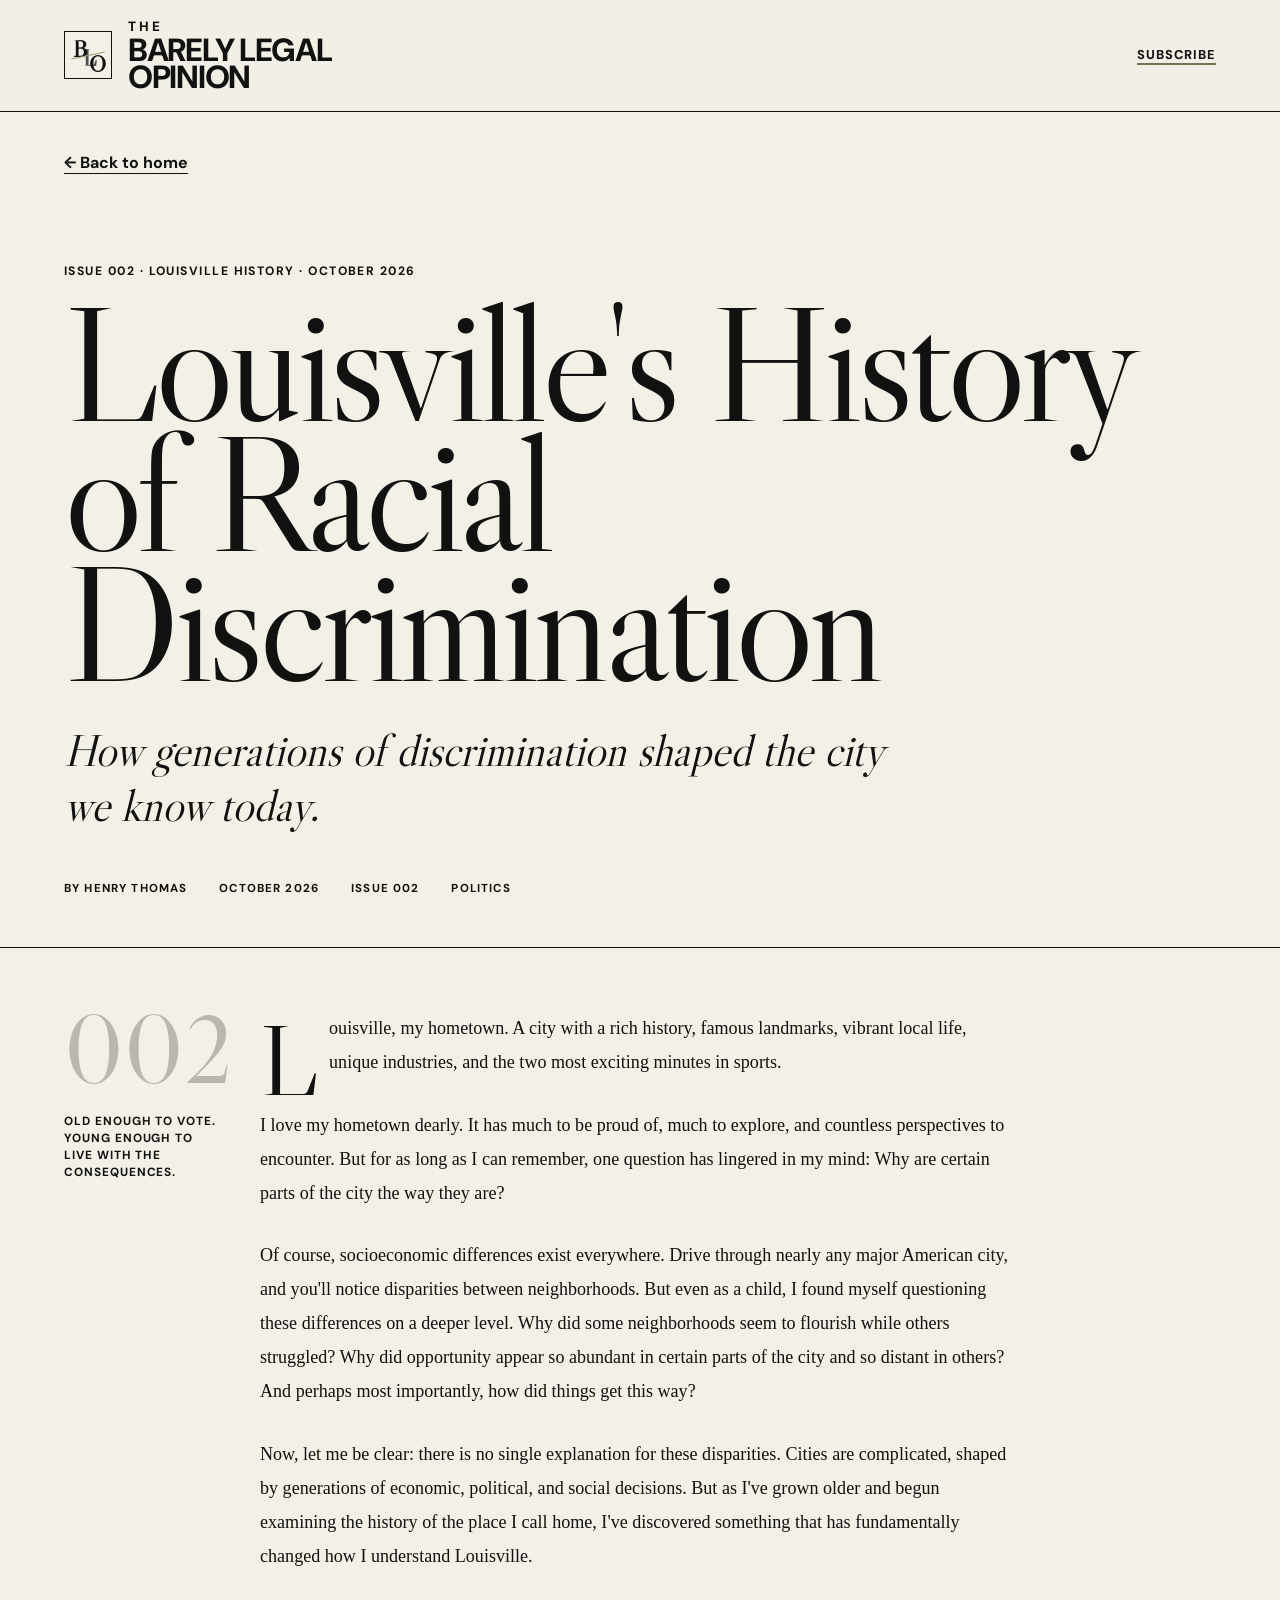
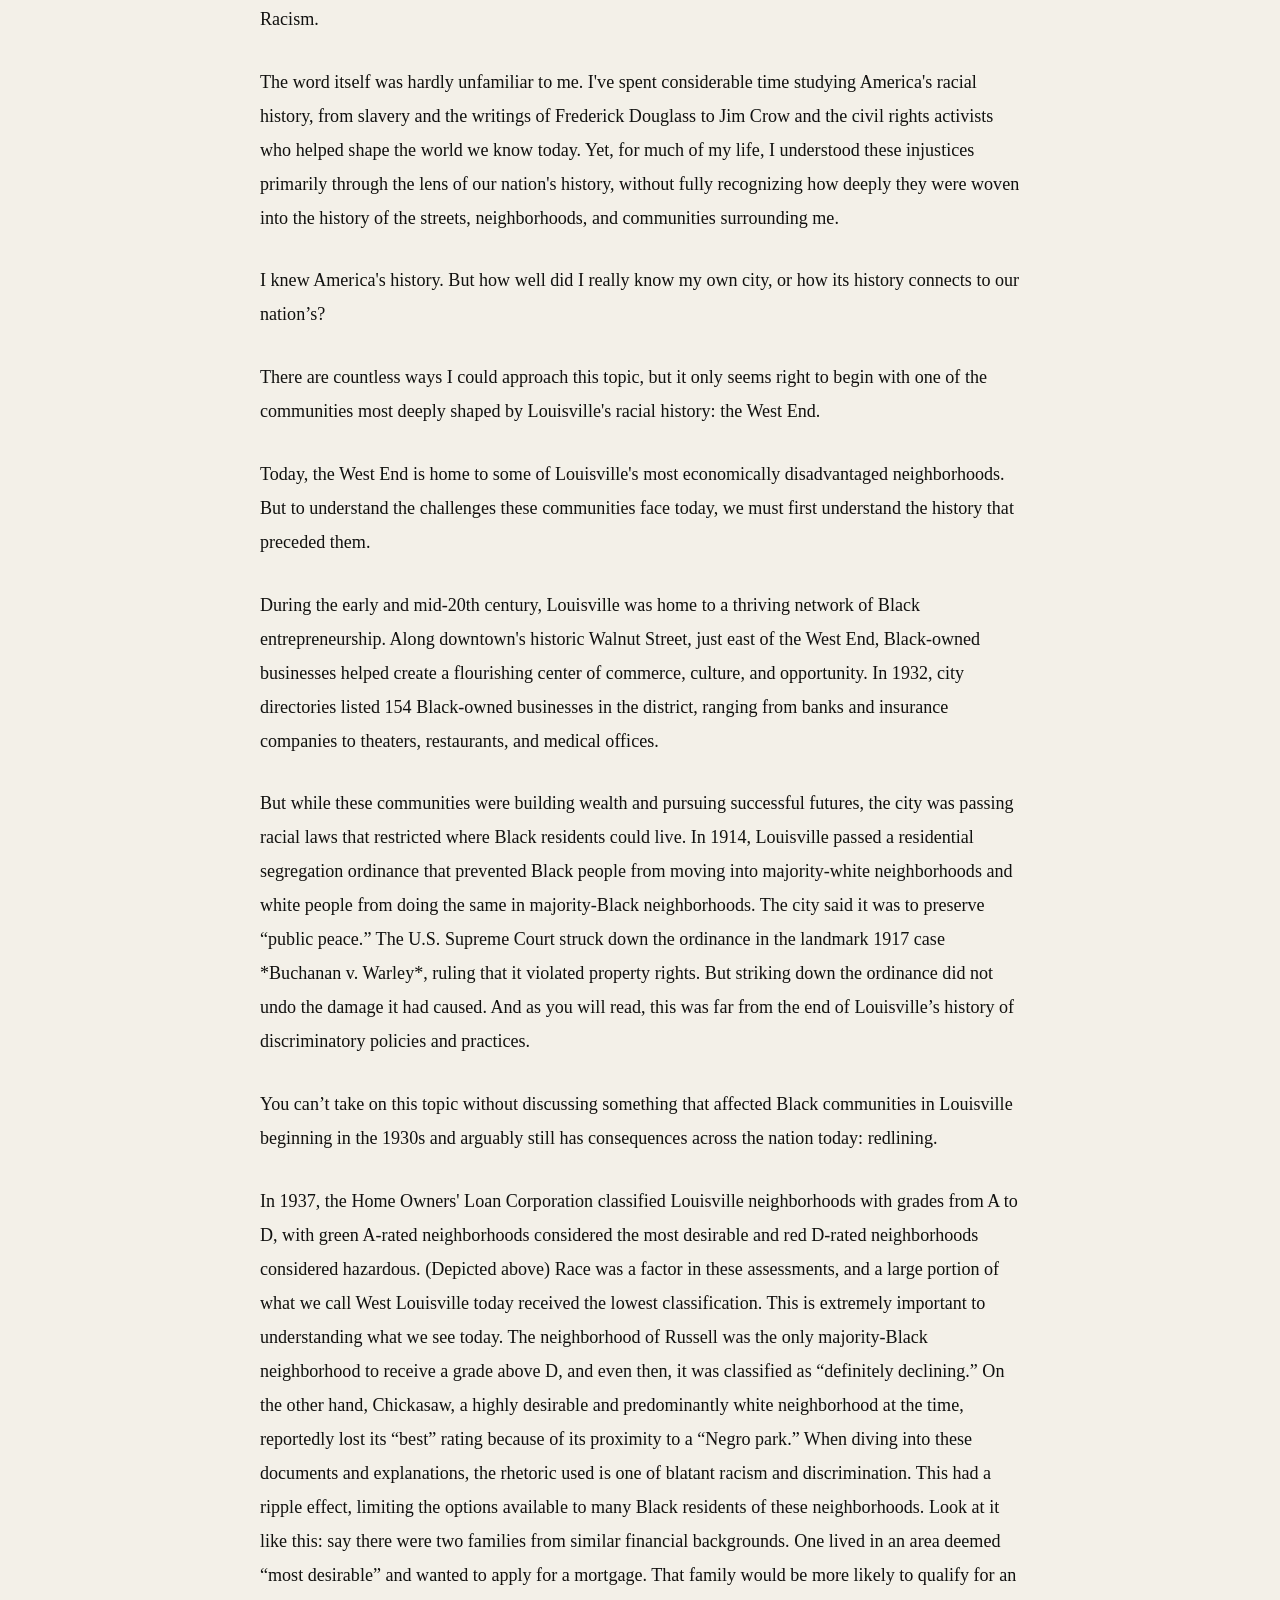
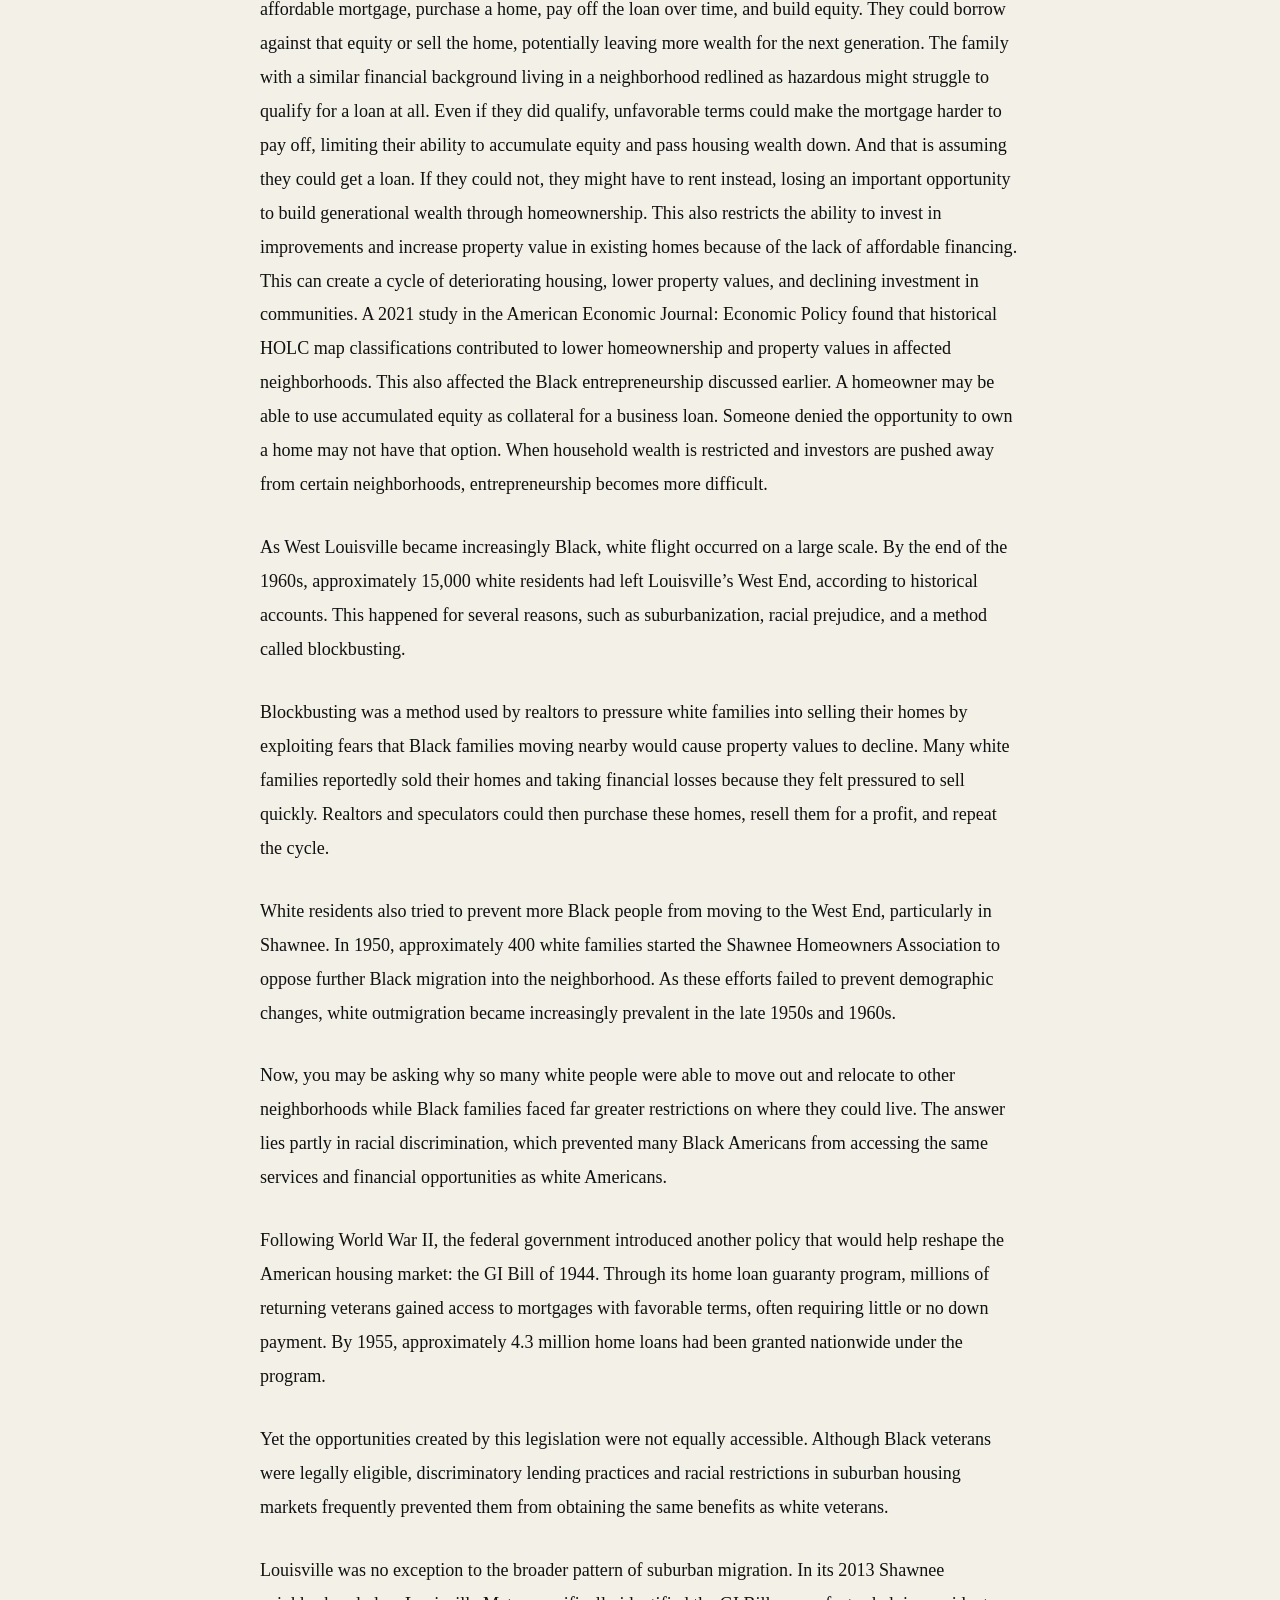
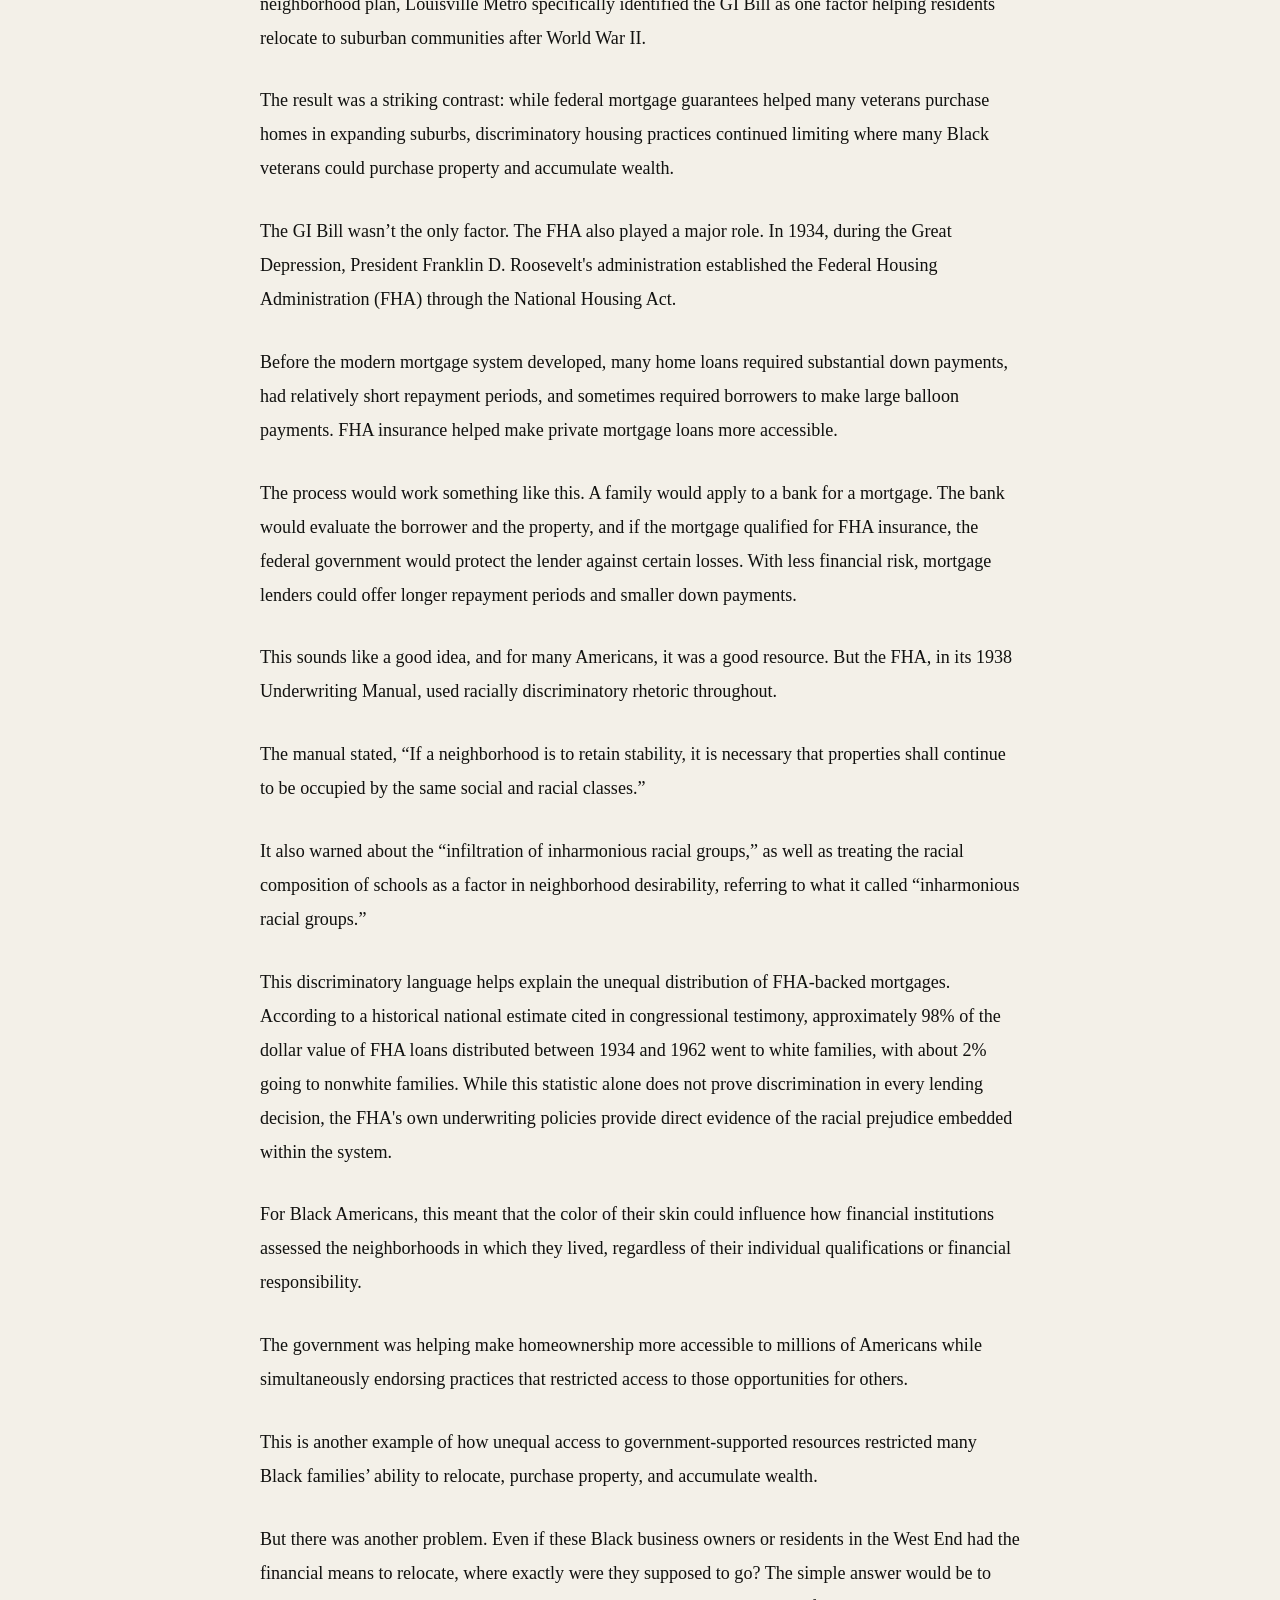
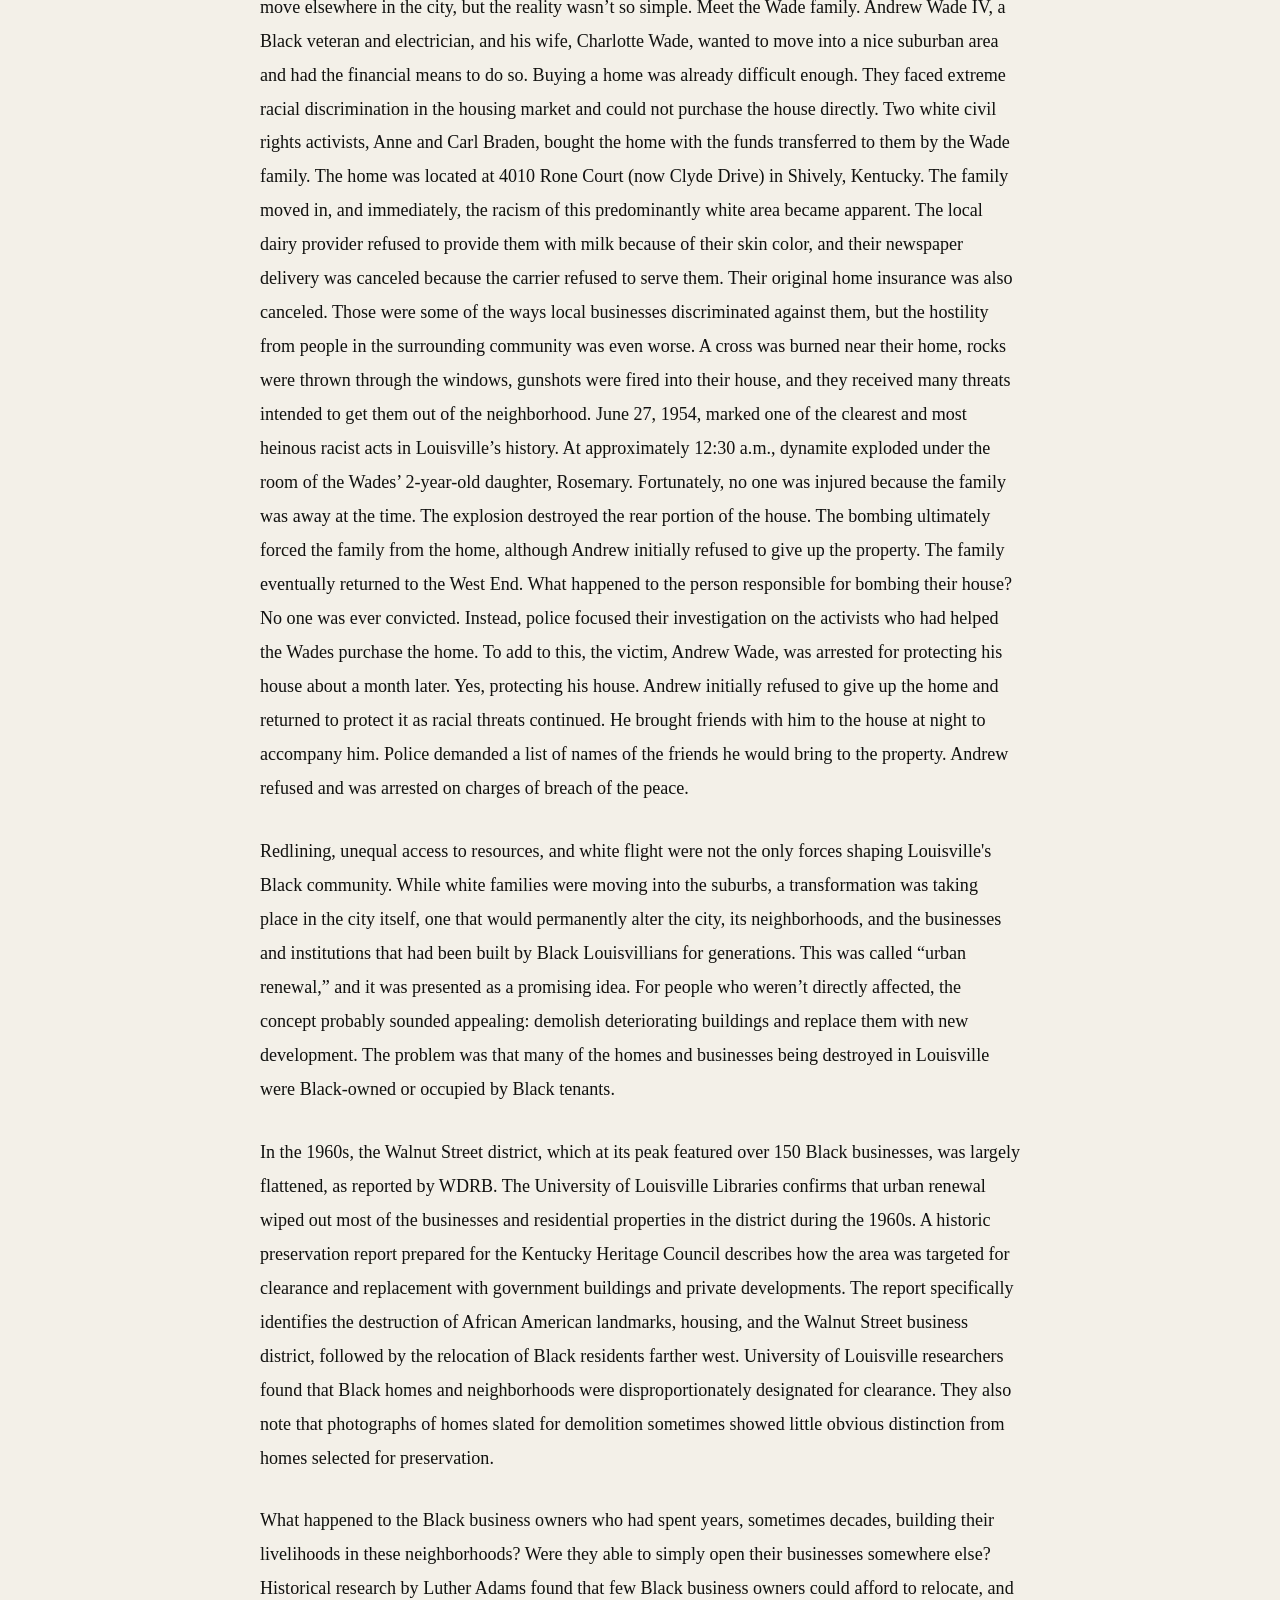
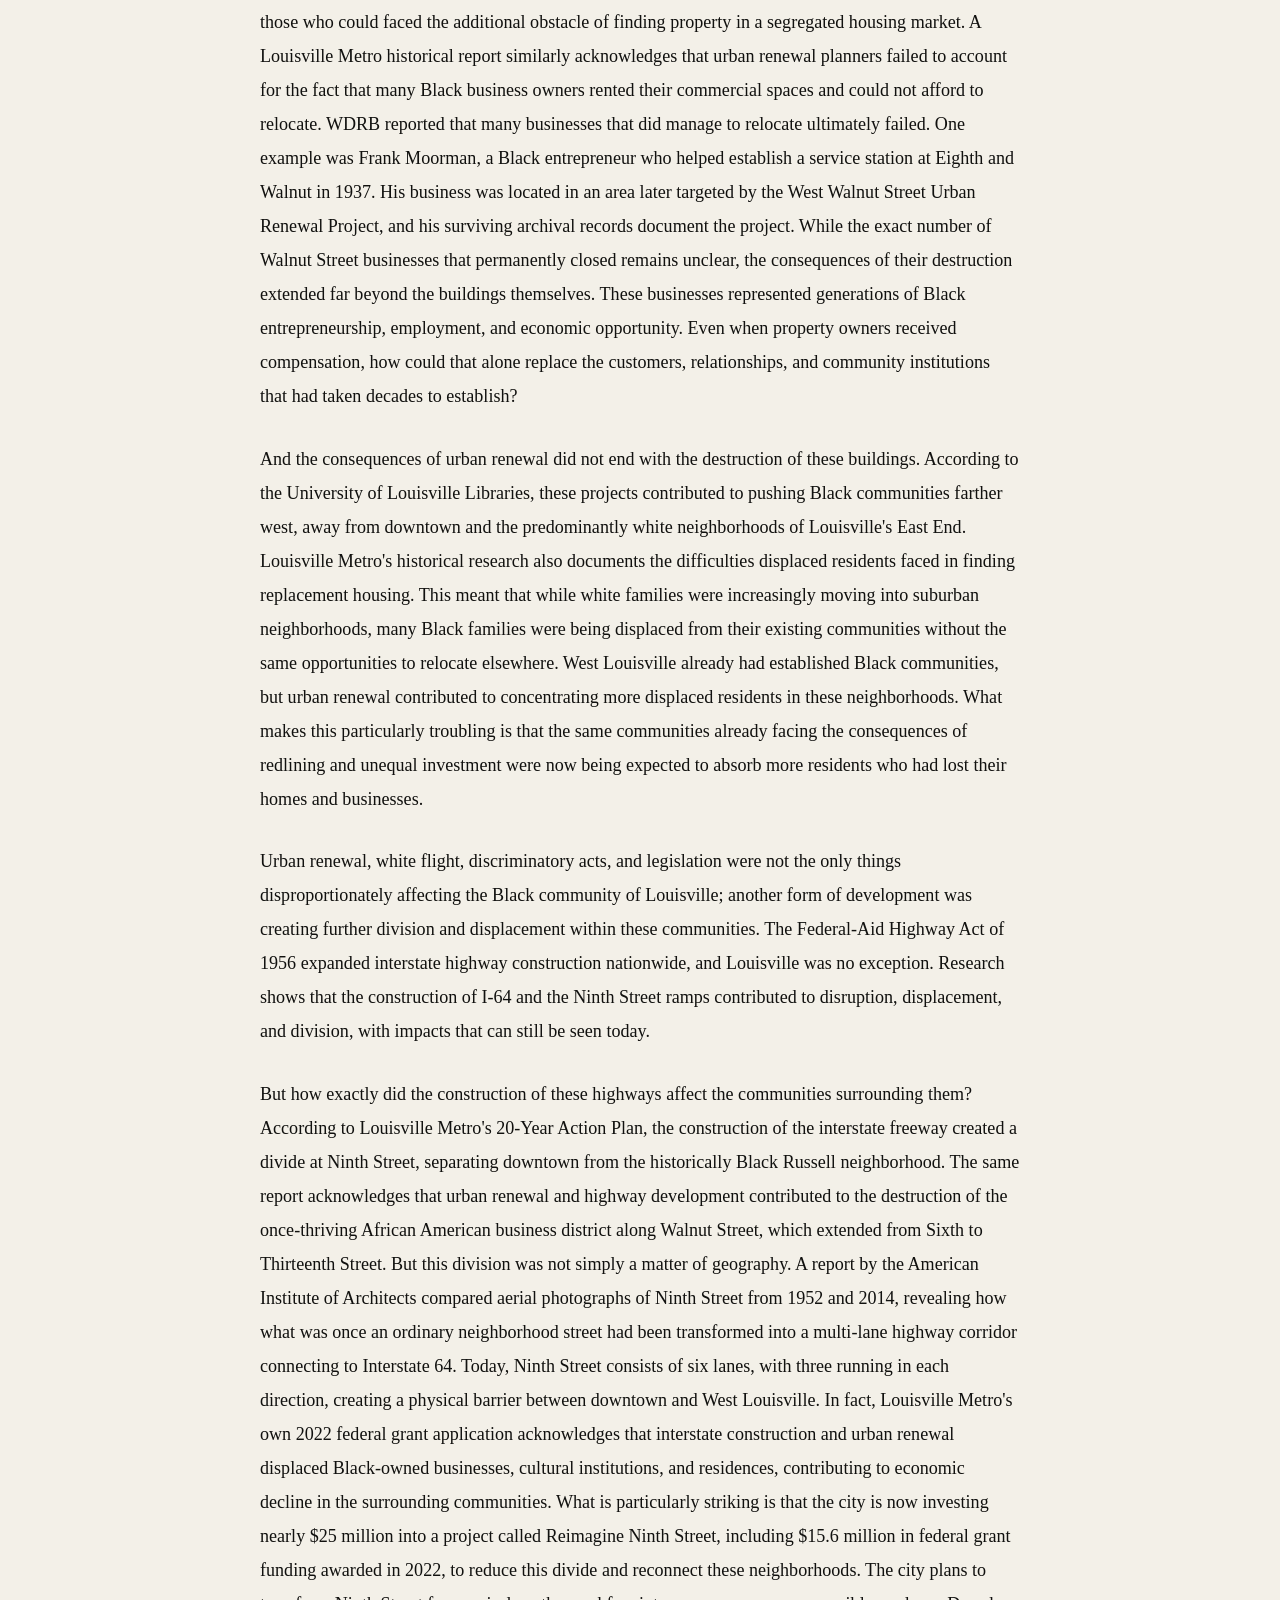
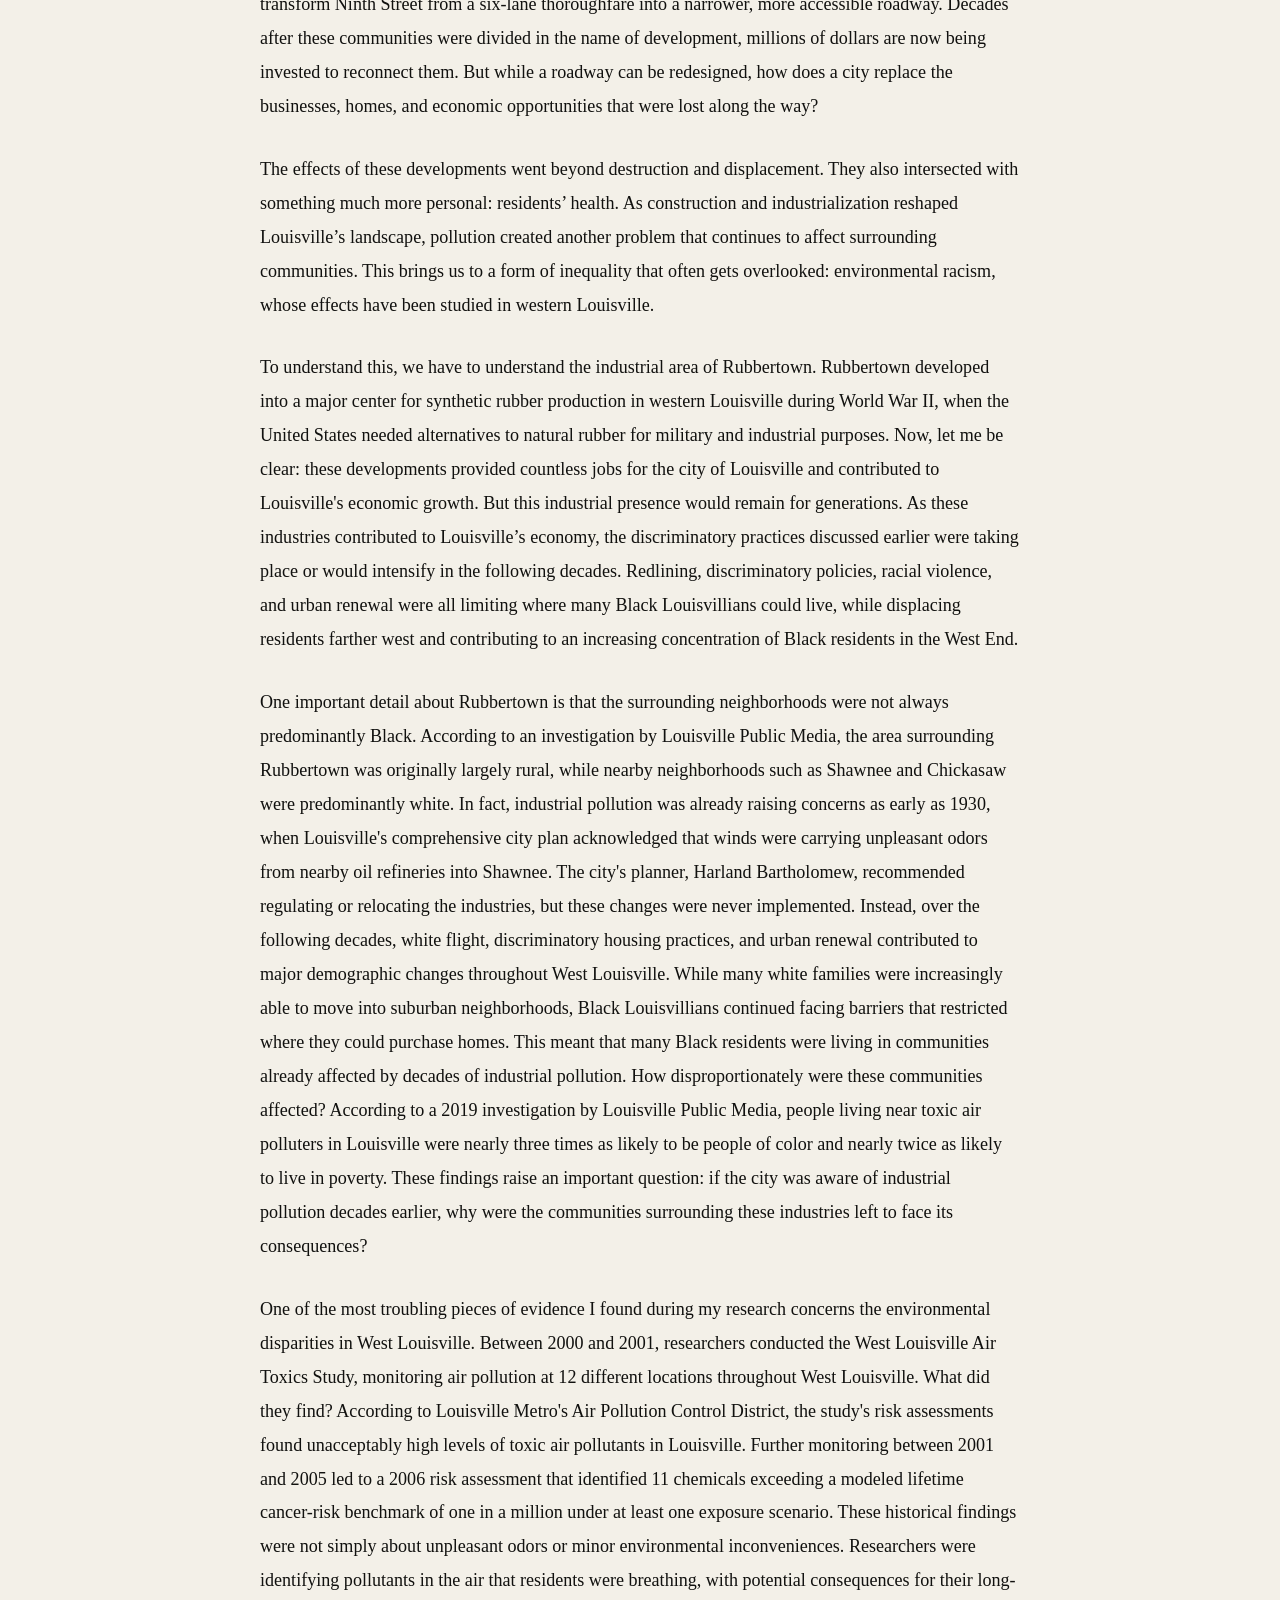
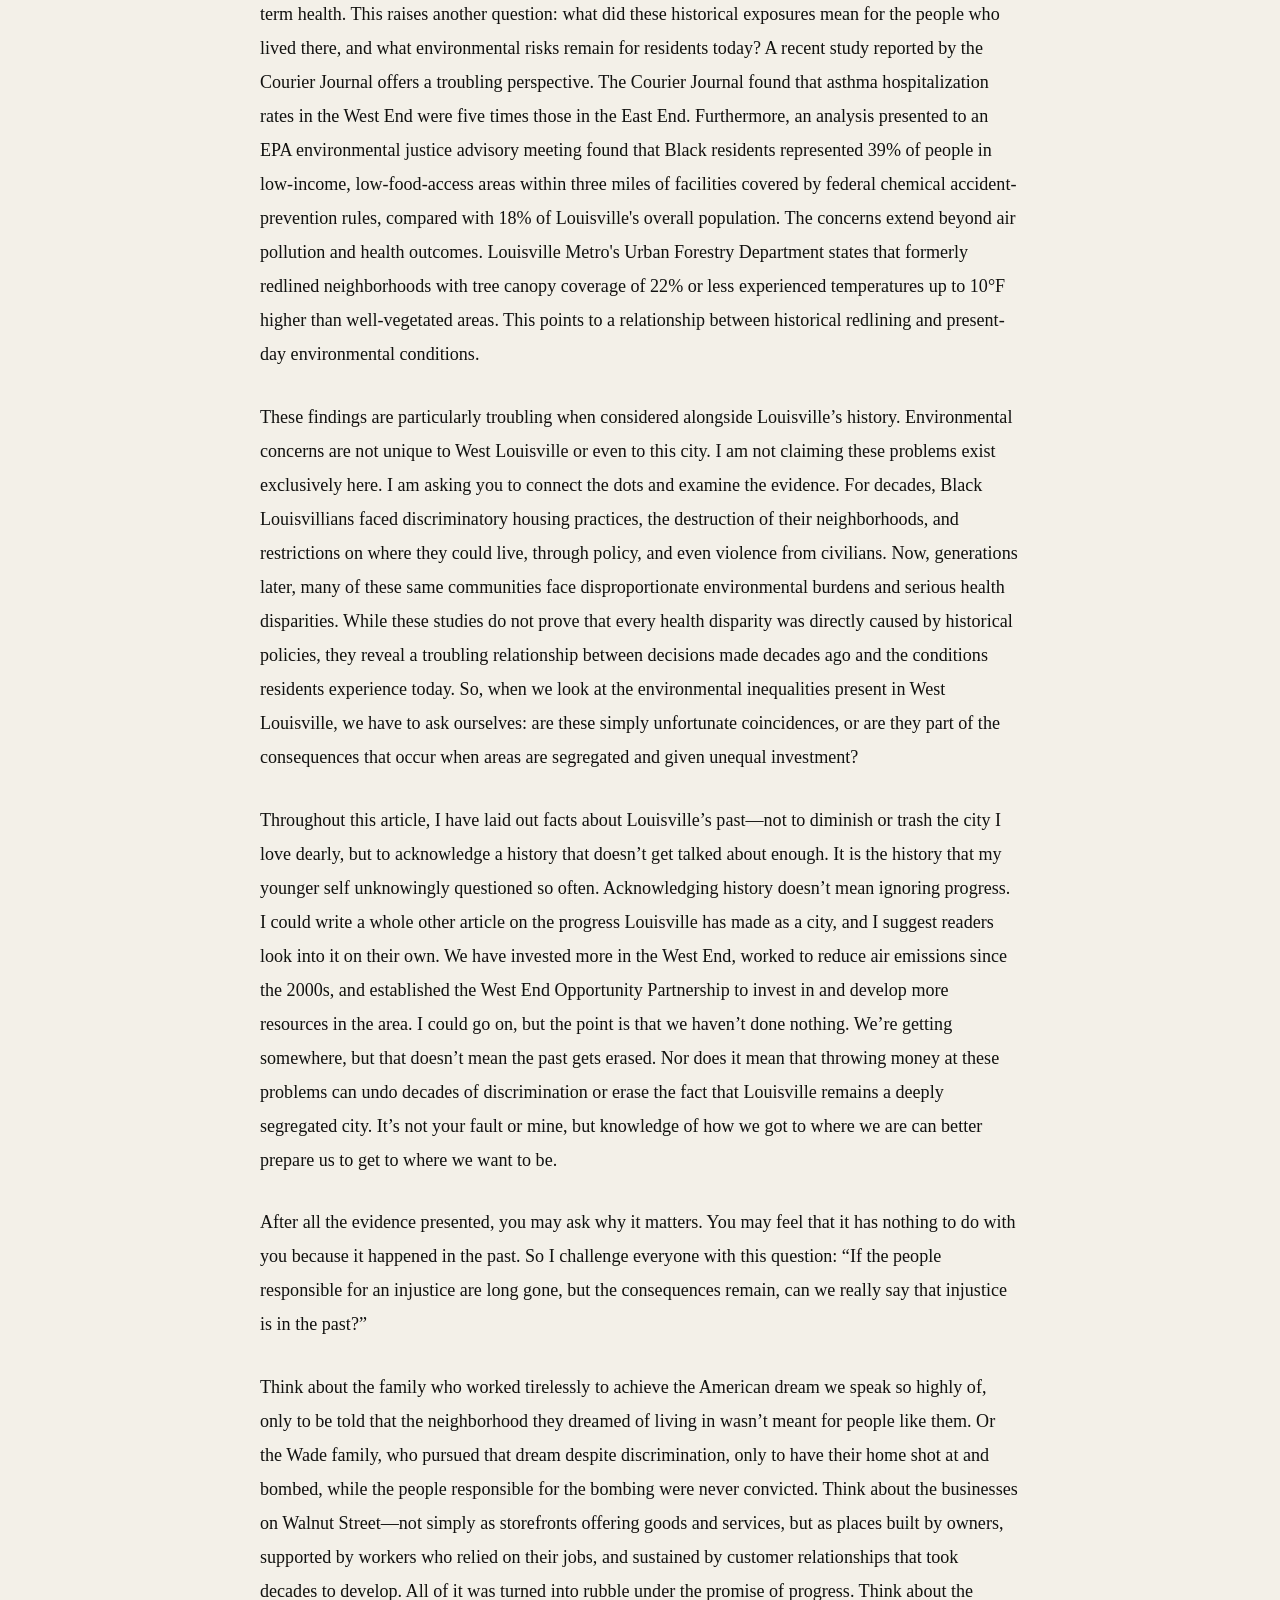
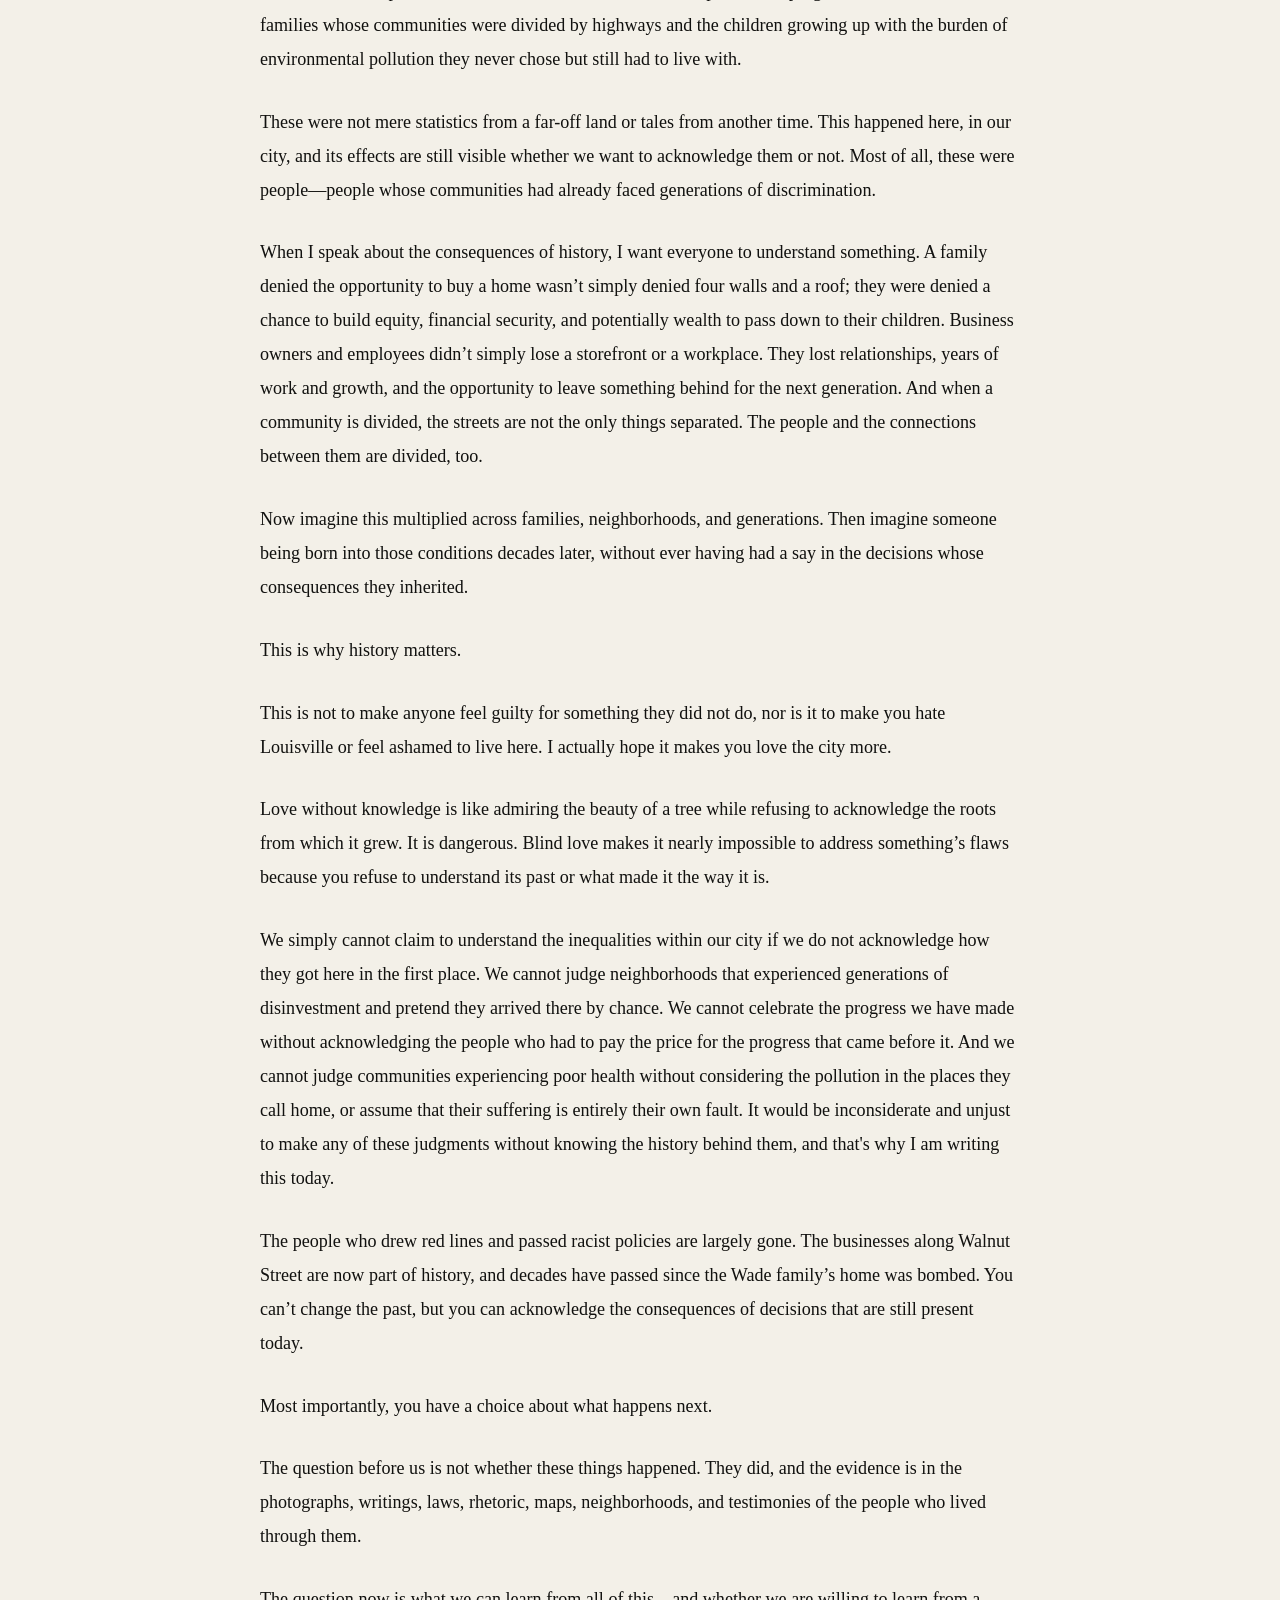
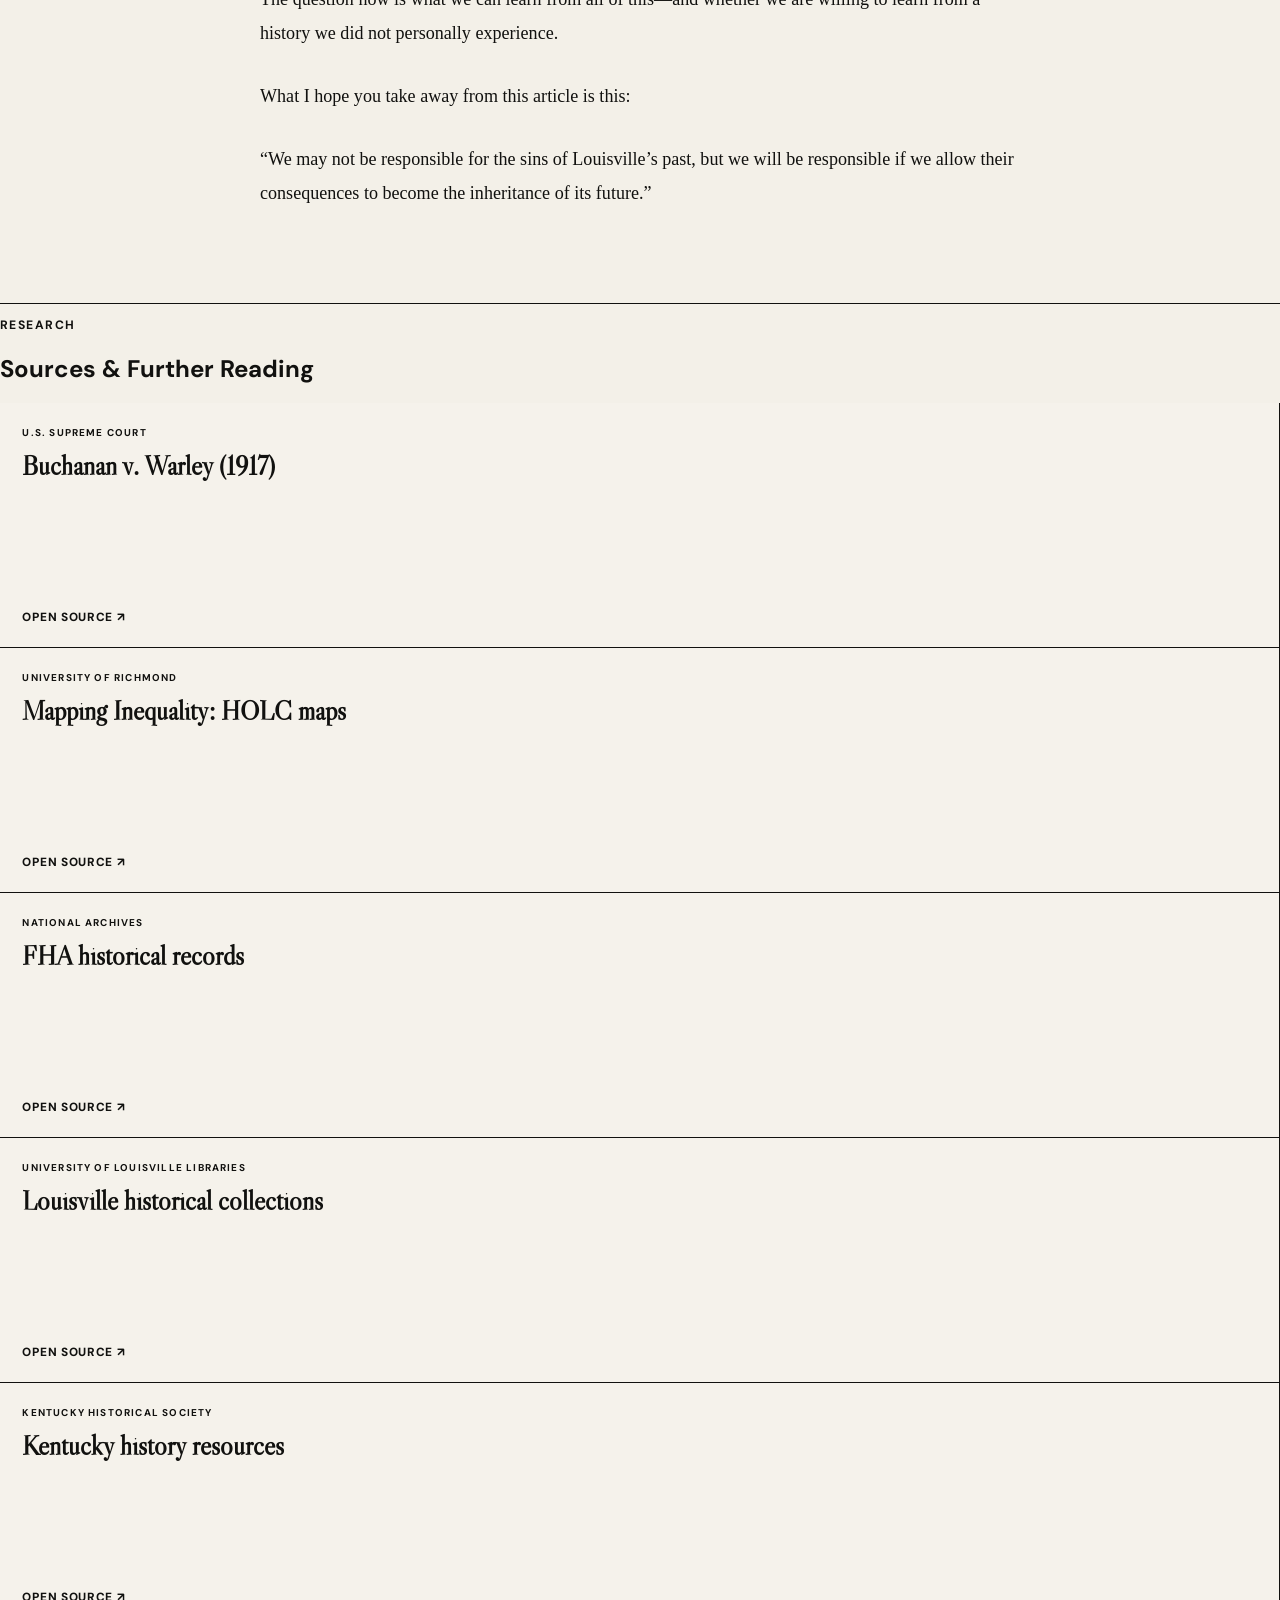
==== louisvilles-history-of-racial-discrimination.html @ 9e85eb0b "Publish Louisville history Issue 002 with sources" ====
<!doctype html>
<html lang="en">
<head>
  <meta charset="utf-8" />
  <meta name="viewport" content="width=device-width, initial-scale=1" />
  <meta name="description" content="Louisville's History of Racial Discrimination — Issue 002 of The Barely Legal Opinion." />
  <title>Louisville's History of Racial Discrimination — The Barely Legal Opinion</title>
  <link rel="preconnect" href="https://fonts.googleapis.com">
  <link rel="preconnect" href="https://fonts.gstatic.com" crossorigin>
  <link href="https://fonts.googleapis.com/css2?family=DM+Sans:wght@400;500;600;700;800&family=Libre+Caslon+Display&display=swap" rel="stylesheet">
  <link rel="stylesheet" href="styles.css" />

  <link rel="icon" href="favicon.svg" type="image/svg+xml" />
  <meta property="og:title" content="Louisville's History of Racial Discrimination — The Barely Legal Opinion" />
  <meta property="og:description" content="When does loyalty become blind allegiance?" />
  <meta property="og:image" content="social-card.svg" />
  <meta property="og:type" content="article" />
  <meta name="twitter:card" content="summary_large_image" />

</head>
<body>
  <header class="site-header">
    <a class="brand brand-lockup" href="index.html" aria-label="The Barely Legal Opinion home">
      <span class="logo-mark" aria-hidden="true"><span>B</span><span>L</span><span>O</span></span>
      <span class="wordmark">
        <span class="brand-kicker">THE</span>
        <span>BARELY LEGAL</span>
        <span>OPINION</span>
      </span>
    </a>
    <a href="index.html#subscribe" class="header-subscribe">Subscribe</a>
  </header>

  <main>
    <article class="article-shell">
      <a class="back-link" href="index.html">← Back to home</a>
      <header class="article-header">
        <p class="article-kicker">Issue 002 · Louisville history · October 2026</p>
        <h1>Louisville's History of Racial Discrimination</h1>
        <p class="article-deck">How generations of discrimination shaped the city we know today.</p>
        <div class="article-meta">
          <span>By Henry Thomas</span>
          <span>October 2026</span>
          <span>Issue 002</span>
          <span>Politics</span>
        </div>
      </header>

      <div class="article-layout">
        <aside class="article-rail">
          <div class="rail-sticky">
            <span class="rail-number">002</span>
            <p>Old enough to vote.<br>Young enough to live with the consequences.</p>
          </div>
        </aside>
        <div class="article-body"><p>Louisville, my hometown. A city with a rich history, famous landmarks, vibrant local life, unique industries, and the two most exciting minutes in sports.</p>
<p>I love my hometown dearly. It has much to be proud of, much to explore, and countless perspectives to encounter. But for as long as I can remember, one question has lingered in my mind: Why are certain parts of the city the way they are?</p>
<p>Of course, socioeconomic differences exist everywhere. Drive through nearly any major American city, and you'll notice disparities between neighborhoods. But even as a child, I found myself questioning these differences on a deeper level. Why did some neighborhoods seem to flourish while others struggled? Why did opportunity appear so abundant in certain parts of the city and so distant in others? And perhaps most importantly, how did things get this way?</p>
<p>Now, let me be clear: there is no single explanation for these disparities. Cities are complicated, shaped by generations of economic, political, and social decisions. But as I've grown older and begun examining the history of the place I call home, I've discovered something that has fundamentally changed how I understand Louisville.</p>
<p>Racism.</p>
<p>The word itself was hardly unfamiliar to me. I've spent considerable time studying America's racial history, from slavery and the writings of Frederick Douglass to Jim Crow and the civil rights activists who helped shape the world we know today. Yet, for much of my life, I understood these injustices primarily through the lens of our nation's history, without fully recognizing how deeply they were woven into the history of the streets, neighborhoods, and communities surrounding me.</p>
<p>I knew America's history. But how well did I really know my own city, or how its history connects to our nation’s?</p>
<p>There are countless ways I could approach this topic, but it only seems right to begin with one of the communities most deeply shaped by Louisville's racial history: the West End.</p>
<p>Today, the West End is home to some of Louisville's most economically disadvantaged neighborhoods. But to understand the challenges these communities face today, we must first understand the history that preceded them.</p>
<p>During the early and mid-20th century, Louisville was home to a thriving network of Black entrepreneurship. Along downtown's historic Walnut Street, just east of the West End, Black-owned businesses helped create a flourishing center of commerce, culture, and opportunity. In 1932, city directories listed 154 Black-owned businesses in the district, ranging from banks and insurance companies to theaters, restaurants, and medical offices.</p>
<p>But while these communities were building wealth and pursuing successful futures, the city was passing racial laws that restricted where Black residents could live. In 1914, Louisville passed a residential segregation ordinance that prevented Black people from moving into majority-white neighborhoods and white people from doing the same in majority-Black neighborhoods. The city said it was to preserve “public peace.” The U.S. Supreme Court struck down the ordinance in the landmark 1917 case *Buchanan v. Warley*, ruling that it violated property rights. But striking down the ordinance did not undo the damage it had caused. And as you will read, this was far from the end of Louisville’s history of discriminatory policies and practices.</p>
<p>You can’t take on this topic without discussing something that affected Black communities in Louisville beginning in the 1930s and arguably still has consequences across the nation today: redlining.</p>
<p>In 1937, the Home Owners' Loan Corporation classified Louisville neighborhoods with grades from A to D, with green A-rated neighborhoods considered the most desirable and red D-rated neighborhoods considered hazardous. (Depicted above) Race was a factor in these assessments, and a large portion of what we call West Louisville today received the lowest classification. This is extremely important to understanding what we see today. The neighborhood of Russell was the only majority-Black neighborhood to receive a grade above D, and even then, it was classified as “definitely declining.” On the other hand, Chickasaw, a highly desirable and predominantly white neighborhood at the time, reportedly lost its “best” rating because of its proximity to a “Negro park.” When diving into these documents and explanations, the rhetoric used is one of blatant racism and discrimination. This had a ripple effect, limiting the options available to many Black residents of these neighborhoods. Look at it like this: say there were two families from similar financial backgrounds. One lived in an area deemed “most desirable” and wanted to apply for a mortgage. That family would be more likely to qualify for an affordable mortgage, purchase a home, pay off the loan over time, and build equity. They could borrow against that equity or sell the home, potentially leaving more wealth for the next generation. The family with a similar financial background living in a neighborhood redlined as hazardous might struggle to qualify for a loan at all. Even if they did qualify, unfavorable terms could make the mortgage harder to pay off, limiting their ability to accumulate equity and pass housing wealth down. And that is assuming they could get a loan. If they could not, they might have to rent instead, losing an important opportunity to build generational wealth through homeownership. This also restricts the ability to invest in improvements and increase property value in existing homes because of the lack of affordable financing. This can create a cycle of deteriorating housing, lower property values, and declining investment in communities. A 2021 study in the American Economic Journal: Economic Policy found that historical HOLC map classifications contributed to lower homeownership and property values in affected neighborhoods. This also affected the Black entrepreneurship discussed earlier. A homeowner may be able to use accumulated equity as collateral for a business loan. Someone denied the opportunity to own a home may not have that option. When household wealth is restricted and investors are pushed away from certain neighborhoods, entrepreneurship becomes more difficult.</p>
<p>As West Louisville became increasingly Black, white flight occurred on a large scale. By the end of the 1960s, approximately 15,000 white residents had left Louisville’s West End, according to historical accounts. This happened for several reasons, such as suburbanization, racial prejudice, and a method called blockbusting.</p>
<p>Blockbusting was a method used by realtors to pressure white families into selling their homes by exploiting fears that Black families moving nearby would cause property values to decline. Many white families reportedly sold their homes and taking financial losses because they felt pressured to sell quickly. Realtors and speculators could then purchase these homes, resell them for a profit, and repeat the cycle.</p>
<p>White residents also tried to prevent more Black people from moving to the West End, particularly in Shawnee. In 1950, approximately 400 white families started the Shawnee Homeowners Association to oppose further Black migration into the neighborhood. As these efforts failed to prevent demographic changes, white outmigration became increasingly prevalent in the late 1950s and 1960s.</p>
<p>Now, you may be asking why so many white people were able to move out and relocate to other neighborhoods while Black families faced far greater restrictions on where they could live. The answer lies partly in racial discrimination, which prevented many Black Americans from accessing the same services and financial opportunities as white Americans.</p>
<p>Following World War II, the federal government introduced another policy that would help reshape the American housing market: the GI Bill of 1944. Through its home loan guaranty program, millions of returning veterans gained access to mortgages with favorable terms, often requiring little or no down payment. By 1955, approximately 4.3 million home loans had been granted nationwide under the program.</p>
<p>Yet the opportunities created by this legislation were not equally accessible. Although Black veterans were legally eligible, discriminatory lending practices and racial restrictions in suburban housing markets frequently prevented them from obtaining the same benefits as white veterans.</p>
<p>Louisville was no exception to the broader pattern of suburban migration. In its 2013 Shawnee neighborhood plan, Louisville Metro specifically identified the GI Bill as one factor helping residents relocate to suburban communities after World War II.</p>
<p>The result was a striking contrast: while federal mortgage guarantees helped many veterans purchase homes in expanding suburbs, discriminatory housing practices continued limiting where many Black veterans could purchase property and accumulate wealth.</p>
<p>The GI Bill wasn’t the only factor. The FHA also played a major role. In 1934, during the Great Depression, President Franklin D. Roosevelt's administration established the Federal Housing Administration (FHA) through the National Housing Act.</p>
<p>Before the modern mortgage system developed, many home loans required substantial down payments, had relatively short repayment periods, and sometimes required borrowers to make large balloon payments. FHA insurance helped make private mortgage loans more accessible.</p>
<p>The process would work something like this. A family would apply to a bank for a mortgage. The bank would evaluate the borrower and the property, and if the mortgage qualified for FHA insurance, the federal government would protect the lender against certain losses. With less financial risk, mortgage lenders could offer longer repayment periods and smaller down payments.</p>
<p>This sounds like a good idea, and for many Americans, it was a good resource. But the FHA, in its 1938 Underwriting Manual, used racially discriminatory rhetoric throughout.</p>
<p>The manual stated, “If a neighborhood is to retain stability, it is necessary that properties shall continue to be occupied by the same social and racial classes.”</p>
<p>It also warned about the “infiltration of inharmonious racial groups,” as well as treating the racial composition of schools as a factor in neighborhood desirability, referring to what it called “inharmonious racial groups.”</p>
<p>This discriminatory language helps explain the unequal distribution of FHA-backed mortgages. According to a historical national estimate cited in congressional testimony, approximately 98% of the dollar value of FHA loans distributed between 1934 and 1962 went to white families, with about 2% going to nonwhite families. While this statistic alone does not prove discrimination in every lending decision, the FHA's own underwriting policies provide direct evidence of the racial prejudice embedded within the system.</p>
<p>For Black Americans, this meant that the color of their skin could influence how financial institutions assessed the neighborhoods in which they lived, regardless of their individual qualifications or financial responsibility.</p>
<p>The government was helping make homeownership more accessible to millions of Americans while simultaneously endorsing practices that restricted access to those opportunities for others.</p>
<p>This is another example of how unequal access to government-supported resources restricted many Black families’ ability to relocate, purchase property, and accumulate wealth.</p>
<p>But there was another problem. Even if these Black business owners or residents in the West End had the financial means to relocate, where exactly were they supposed to go? The simple answer would be to move elsewhere in the city, but the reality wasn’t so simple. Meet the Wade family. Andrew Wade IV, a Black veteran and electrician, and his wife, Charlotte Wade, wanted to move into a nice suburban area and had the financial means to do so. Buying a home was already difficult enough. They faced extreme racial discrimination in the housing market and could not purchase the house directly. Two white civil rights activists, Anne and Carl Braden, bought the home with the funds transferred to them by the Wade family. The home was located at 4010 Rone Court (now Clyde Drive) in Shively, Kentucky. The family moved in, and immediately, the racism of this predominantly white area became apparent. The local dairy provider refused to provide them with milk because of their skin color, and their newspaper delivery was canceled because the carrier refused to serve them. Their original home insurance was also canceled. Those were some of the ways local businesses discriminated against them, but the hostility from people in the surrounding community was even worse. A cross was burned near their home, rocks were thrown through the windows, gunshots were fired into their house, and they received many threats intended to get them out of the neighborhood. June 27, 1954, marked one of the clearest and most heinous racist acts in Louisville’s history. At approximately 12:30 a.m., dynamite exploded under the room of the Wades’ 2-year-old daughter, Rosemary. Fortunately, no one was injured because the family was away at the time. The explosion destroyed the rear portion of the house. The bombing ultimately forced the family from the home, although Andrew initially refused to give up the property. The family eventually returned to the West End. What happened to the person responsible for bombing their house? No one was ever convicted. Instead, police focused their investigation on the activists who had helped the Wades purchase the home. To add to this, the victim, Andrew Wade, was arrested for protecting his house about a month later. Yes, protecting his house. Andrew initially refused to give up the home and returned to protect it as racial threats continued. He brought friends with him to the house at night to accompany him. Police demanded a list of names of the friends he would bring to the property. Andrew refused and was arrested on charges of breach of the peace.</p>
<p>Redlining, unequal access to resources, and white flight were not the only forces shaping Louisville's Black community. While white families were moving into the suburbs, a transformation was taking place in the city itself, one that would permanently alter the city, its neighborhoods, and the businesses and institutions that had been built by Black Louisvillians for generations. This was called “urban renewal,” and it was presented as a promising idea. For people who weren’t directly affected, the concept probably sounded appealing: demolish deteriorating buildings and replace them with new development. The problem was that many of the homes and businesses being destroyed in Louisville were Black-owned or occupied by Black tenants.</p>
<p>In the 1960s, the Walnut Street district, which at its peak featured over 150 Black businesses, was largely flattened, as reported by WDRB. The University of Louisville Libraries confirms that urban renewal wiped out most of the businesses and residential properties in the district during the 1960s. A historic preservation report prepared for the Kentucky Heritage Council describes how the area was targeted for clearance and replacement with government buildings and private developments. The report specifically identifies the destruction of African American landmarks, housing, and the Walnut Street business district, followed by the relocation of Black residents farther west. University of Louisville researchers found that Black homes and neighborhoods were disproportionately designated for clearance. They also note that photographs of homes slated for demolition sometimes showed little obvious distinction from homes selected for preservation.</p>
<p>What happened to the Black business owners who had spent years, sometimes decades, building their livelihoods in these neighborhoods? Were they able to simply open their businesses somewhere else? Historical research by Luther Adams found that few Black business owners could afford to relocate, and those who could faced the additional obstacle of finding property in a segregated housing market. A Louisville Metro historical report similarly acknowledges that urban renewal planners failed to account for the fact that many Black business owners rented their commercial spaces and could not afford to relocate. WDRB reported that many businesses that did manage to relocate ultimately failed. One example was Frank Moorman, a Black entrepreneur who helped establish a service station at Eighth and Walnut in 1937. His business was located in an area later targeted by the West Walnut Street Urban Renewal Project, and his surviving archival records document the project. While the exact number of Walnut Street businesses that permanently closed remains unclear, the consequences of their destruction extended far beyond the buildings themselves. These businesses represented generations of Black entrepreneurship, employment, and economic opportunity. Even when property owners received compensation, how could that alone replace the customers, relationships, and community institutions that had taken decades to establish?</p>
<p>And the consequences of urban renewal did not end with the destruction of these buildings. According to the University of Louisville Libraries, these projects contributed to pushing Black communities farther west, away from downtown and the predominantly white neighborhoods of Louisville's East End. Louisville Metro's historical research also documents the difficulties displaced residents faced in finding replacement housing. This meant that while white families were increasingly moving into suburban neighborhoods, many Black families were being displaced from their existing communities without the same opportunities to relocate elsewhere. West Louisville already had established Black communities, but urban renewal contributed to concentrating more displaced residents in these neighborhoods. What makes this particularly troubling is that the same communities already facing the consequences of redlining and unequal investment were now being expected to absorb more residents who had lost their homes and businesses.</p>
<p>Urban renewal, white flight, discriminatory acts, and legislation were not the only things disproportionately affecting the Black community of Louisville; another form of development was creating further division and displacement within these communities. The Federal-Aid Highway Act of 1956 expanded interstate highway construction nationwide, and Louisville was no exception. Research shows that the construction of I-64 and the Ninth Street ramps contributed to disruption, displacement, and division, with impacts that can still be seen today.</p>
<p>But how exactly did the construction of these highways affect the communities surrounding them? According to Louisville Metro's 20-Year Action Plan, the construction of the interstate freeway created a divide at Ninth Street, separating downtown from the historically Black Russell neighborhood. The same report acknowledges that urban renewal and highway development contributed to the destruction of the once-thriving African American business district along Walnut Street, which extended from Sixth to Thirteenth Street. But this division was not simply a matter of geography. A report by the American Institute of Architects compared aerial photographs of Ninth Street from 1952 and 2014, revealing how what was once an ordinary neighborhood street had been transformed into a multi-lane highway corridor connecting to Interstate 64. Today, Ninth Street consists of six lanes, with three running in each direction, creating a physical barrier between downtown and West Louisville. In fact, Louisville Metro's own 2022 federal grant application acknowledges that interstate construction and urban renewal displaced Black-owned businesses, cultural institutions, and residences, contributing to economic decline in the surrounding communities. What is particularly striking is that the city is now investing nearly $25 million into a project called Reimagine Ninth Street, including $15.6 million in federal grant funding awarded in 2022, to reduce this divide and reconnect these neighborhoods. The city plans to transform Ninth Street from a six-lane thoroughfare into a narrower, more accessible roadway. Decades after these communities were divided in the name of development, millions of dollars are now being invested to reconnect them. But while a roadway can be redesigned, how does a city replace the businesses, homes, and economic opportunities that were lost along the way?</p>
<p>The effects of these developments went beyond destruction and displacement. They also intersected with something much more personal: residents’ health. As construction and industrialization reshaped Louisville’s landscape, pollution created another problem that continues to affect surrounding communities. This brings us to a form of inequality that often gets overlooked: environmental racism, whose effects have been studied in western Louisville.</p>
<p>To understand this, we have to understand the industrial area of Rubbertown. Rubbertown developed into a major center for synthetic rubber production in western Louisville during World War II, when the United States needed alternatives to natural rubber for military and industrial purposes. Now, let me be clear: these developments provided countless jobs for the city of Louisville and contributed to Louisville's economic growth. But this industrial presence would remain for generations. As these industries contributed to Louisville’s economy, the discriminatory practices discussed earlier were taking place or would intensify in the following decades. Redlining, discriminatory policies, racial violence, and urban renewal were all limiting where many Black Louisvillians could live, while displacing residents farther west and contributing to an increasing concentration of Black residents in the West End.</p>
<p>One important detail about Rubbertown is that the surrounding neighborhoods were not always predominantly Black. According to an investigation by Louisville Public Media, the area surrounding Rubbertown was originally largely rural, while nearby neighborhoods such as Shawnee and Chickasaw were predominantly white. In fact, industrial pollution was already raising concerns as early as 1930, when Louisville's comprehensive city plan acknowledged that winds were carrying unpleasant odors from nearby oil refineries into Shawnee. The city's planner, Harland Bartholomew, recommended regulating or relocating the industries, but these changes were never implemented. Instead, over the following decades, white flight, discriminatory housing practices, and urban renewal contributed to major demographic changes throughout West Louisville. While many white families were increasingly able to move into suburban neighborhoods, Black Louisvillians continued facing barriers that restricted where they could purchase homes. This meant that many Black residents were living in communities already affected by decades of industrial pollution. How disproportionately were these communities affected? According to a 2019 investigation by Louisville Public Media, people living near toxic air polluters in Louisville were nearly three times as likely to be people of color and nearly twice as likely to live in poverty. These findings raise an important question: if the city was aware of industrial pollution decades earlier, why were the communities surrounding these industries left to face its consequences?</p>
<p>One of the most troubling pieces of evidence I found during my research concerns the environmental disparities in West Louisville. Between 2000 and 2001, researchers conducted the West Louisville Air Toxics Study, monitoring air pollution at 12 different locations throughout West Louisville. What did they find? According to Louisville Metro's Air Pollution Control District, the study's risk assessments found unacceptably high levels of toxic air pollutants in Louisville. Further monitoring between 2001 and 2005 led to a 2006 risk assessment that identified 11 chemicals exceeding a modeled lifetime cancer-risk benchmark of one in a million under at least one exposure scenario. These historical findings were not simply about unpleasant odors or minor environmental inconveniences. Researchers were identifying pollutants in the air that residents were breathing, with potential consequences for their long-term health. This raises another question: what did these historical exposures mean for the people who lived there, and what environmental risks remain for residents today? A recent study reported by the Courier Journal offers a troubling perspective. The Courier Journal found that asthma hospitalization rates in the West End were five times those in the East End. Furthermore, an analysis presented to an EPA environmental justice advisory meeting found that Black residents represented 39% of people in low-income, low-food-access areas within three miles of facilities covered by federal chemical accident-prevention rules, compared with 18% of Louisville's overall population. The concerns extend beyond air pollution and health outcomes. Louisville Metro's Urban Forestry Department states that formerly redlined neighborhoods with tree canopy coverage of 22% or less experienced temperatures up to 10°F higher than well-vegetated areas. This points to a relationship between historical redlining and present-day environmental conditions.</p>
<p>These findings are particularly troubling when considered alongside Louisville’s history. Environmental concerns are not unique to West Louisville or even to this city. I am not claiming these problems exist exclusively here. I am asking you to connect the dots and examine the evidence. For decades, Black Louisvillians faced discriminatory housing practices, the destruction of their neighborhoods, and restrictions on where they could live, through policy, and even violence from civilians. Now, generations later, many of these same communities face disproportionate environmental burdens and serious health disparities. While these studies do not prove that every health disparity was directly caused by historical policies, they reveal a troubling relationship between decisions made decades ago and the conditions residents experience today. So, when we look at the environmental inequalities present in West Louisville, we have to ask ourselves: are these simply unfortunate coincidences, or are they part of the consequences that occur when areas are segregated and given unequal investment?</p>
<p>Throughout this article, I have laid out facts about Louisville’s past—not to diminish or trash the city I love dearly, but to acknowledge a history that doesn’t get talked about enough. It is the history that my younger self unknowingly questioned so often. Acknowledging history doesn’t mean ignoring progress. I could write a whole other article on the progress Louisville has made as a city, and I suggest readers look into it on their own. We have invested more in the West End, worked to reduce air emissions since the 2000s, and established the West End Opportunity Partnership to invest in and develop more resources in the area. I could go on, but the point is that we haven’t done nothing. We’re getting somewhere, but that doesn’t mean the past gets erased. Nor does it mean that throwing money at these problems can undo decades of discrimination or erase the fact that Louisville remains a deeply segregated city. It’s not your fault or mine, but knowledge of how we got to where we are can better prepare us to get to where we want to be.</p>
<p>After all the evidence presented, you may ask why it matters. You may feel that it has nothing to do with you because it happened in the past. So I challenge everyone with this question: “If the people responsible for an injustice are long gone, but the consequences remain, can we really say that injustice is in the past?”</p>
<p>Think about the family who worked tirelessly to achieve the American dream we speak so highly of, only to be told that the neighborhood they dreamed of living in wasn’t meant for people like them. Or the Wade family, who pursued that dream despite discrimination, only to have their home shot at and bombed, while the people responsible for the bombing were never convicted. Think about the businesses on Walnut Street—not simply as storefronts offering goods and services, but as places built by owners, supported by workers who relied on their jobs, and sustained by customer relationships that took decades to develop. All of it was turned into rubble under the promise of progress. Think about the families whose communities were divided by highways and the children growing up with the burden of environmental pollution they never chose but still had to live with.</p>
<p>These were not mere statistics from a far-off land or tales from another time. This happened here, in our city, and its effects are still visible whether we want to acknowledge them or not. Most of all, these were people—people whose communities had already faced generations of discrimination.</p>
<p>When I speak about the consequences of history, I want everyone to understand something. A family denied the opportunity to buy a home wasn’t simply denied four walls and a roof; they were denied a chance to build equity, financial security, and potentially wealth to pass down to their children. Business owners and employees didn’t simply lose a storefront or a workplace. They lost relationships, years of work and growth, and the opportunity to leave something behind for the next generation. And when a community is divided, the streets are not the only things separated. The people and the connections between them are divided, too.</p>
<p>Now imagine this multiplied across families, neighborhoods, and generations. Then imagine someone being born into those conditions decades later, without ever having had a say in the decisions whose consequences they inherited.</p>
<p>This is why history matters.</p>
<p>This is not to make anyone feel guilty for something they did not do, nor is it to make you hate Louisville or feel ashamed to live here. I actually hope it makes you love the city more.</p>
<p>Love without knowledge is like admiring the beauty of a tree while refusing to acknowledge the roots from which it grew. It is dangerous. Blind love makes it nearly impossible to address something’s flaws because you refuse to understand its past or what made it the way it is.</p>
<p>We simply cannot claim to understand the inequalities within our city if we do not acknowledge how they got here in the first place. We cannot judge neighborhoods that experienced generations of disinvestment and pretend they arrived there by chance. We cannot celebrate the progress we have made without acknowledging the people who had to pay the price for the progress that came before it. And we cannot judge communities experiencing poor health without considering the pollution in the places they call home, or assume that their suffering is entirely their own fault. It would be inconsiderate and unjust to make any of these judgments without knowing the history behind them, and that's why I am writing this today.</p>
<p>The people who drew red lines and passed racist policies are largely gone. The businesses along Walnut Street are now part of history, and decades have passed since the Wade family’s home was bombed. You can’t change the past, but you can acknowledge the consequences of decisions that are still present today.</p>
<p>Most importantly, you have a choice about what happens next.</p>
<p>The question before us is not whether these things happened. They did, and the evidence is in the photographs, writings, laws, rhetoric, maps, neighborhoods, and testimonies of the people who lived through them.</p>
<p>The question now is what we can learn from all of this—and whether we are willing to learn from a history we did not personally experience.</p>
<p>What I hope you take away from this article is this:</p>
<p>“We may not be responsible for the sins of Louisville’s past, but we will be responsible if we allow their consequences to become the inheritance of its future.”</p></div></div>

      <section class="sources"><p class="section-label">Research</p><h2>Sources &amp; Further Reading</h2><div class="source-grid"><a class="source-card" href="https://supreme.justia.com/cases/federal/us/245/60/" target="_blank" rel="noopener noreferrer"><span class="source-type">U.S. Supreme Court</span><h3>Buchanan v. Warley (1917)</h3><span class="source-arrow">Open source ↗</span></a>
<a class="source-card" href="https://dsl.richmond.edu/panorama/redlining/" target="_blank" rel="noopener noreferrer"><span class="source-type">University of Richmond</span><h3>Mapping Inequality: HOLC maps</h3><span class="source-arrow">Open source ↗</span></a>
<a class="source-card" href="https://www.archives.gov/research/guide-fed-records/groups/031.html" target="_blank" rel="noopener noreferrer"><span class="source-type">National Archives</span><h3>FHA historical records</h3><span class="source-arrow">Open source ↗</span></a>
<a class="source-card" href="https://digital.library.louisville.edu/" target="_blank" rel="noopener noreferrer"><span class="source-type">University of Louisville Libraries</span><h3>Louisville historical collections</h3><span class="source-arrow">Open source ↗</span></a>
<a class="source-card" href="https://history.ky.gov/" target="_blank" rel="noopener noreferrer"><span class="source-type">Kentucky Historical Society</span><h3>Kentucky history resources</h3><span class="source-arrow">Open source ↗</span></a>
<a class="source-card" href="https://louisvilleky.gov/" target="_blank" rel="noopener noreferrer"><span class="source-type">Louisville Metro</span><h3>Reimagine Ninth Street and city reports</h3><span class="source-arrow">Open source ↗</span></a>
<a class="source-card" href="https://louisvilleky.gov/government/air-pollution-control-district" target="_blank" rel="noopener noreferrer"><span class="source-type">Louisville APCD</span><h3>Air quality and toxic emissions</h3><span class="source-arrow">Open source ↗</span></a>
<a class="source-card" href="https://www.epa.gov/ejscreen" target="_blank" rel="noopener noreferrer"><span class="source-type">U.S. EPA</span><h3>Environmental justice research</h3><span class="source-arrow">Open source ↗</span></a></div><p class="source-note">Background and primary records for further reading; these links do not individually substantiate every statistic in the article.</p></section>


      
      <section class="author-signoff">
        <p class="signature-name">— Henry Thomas</p>
        <p>Louisville, Kentucky</p>
      </section>

      <section class="correction-policy">
        <p class="section-label">Corrections</p>
        <p>If a substantive factual error is identified after publication, it will be corrected and noted here. Questions or corrections can be sent to <a href="mailto:barelylegalopinion@gmail.com">barelylegalopinion@gmail.com</a>.</p>
      </section>

      <section class="article-end">
        <p class="eyebrow">Issue 002 complete</p>
        <h2>One argument down.<br>See you next time.</h2>
        <a class="button" href="index.html">Back to The Barely Legal Opinion</a>
      </section>
    </article>
  </main>
  <footer>
      <div class="footer-brand">THE BARELY LEGAL OPINION</div>
      <div class="footer-links">
        <a href="mailto:barelylegalopinion@gmail.com">Contact</a>
        <a href="privacy.html">Privacy</a>
      </div>
      <div class="footer-copy">
        <span>Written, researched, argued, and occasionally reconsidered by Henry Thomas in Louisville, Kentucky.</span>
        <span>© 2026 · Independent political commentary</span>
      </div>
    </footer>
</body>
</html>
---- styles.css ----
:root{--ink:#11110f;--paper:#f3f0e8;--paper2:#e6e1d7;--acid:#9c9a72;--line:rgba(17,17,15,.28);--muted:#6d695e}
*{box-sizing:border-box}html{scroll-behavior:smooth}body{margin:0;background:var(--paper);color:var(--ink);font-family:"DM Sans",sans-serif}a{color:inherit}
.site-header{min-height:112px;display:flex;align-items:center;justify-content:space-between;padding:20px 5vw;border-bottom:1px solid var(--ink);position:sticky;top:0;z-index:20;background:rgba(242,239,230,.96);backdrop-filter:blur(12px)}
.brand{text-decoration:none;font-weight:800;line-height:.82;letter-spacing:-.04em;font-size:clamp(1.35rem,2.5vw,2.2rem);display:grid}.brand-kicker{font-size:.42em;letter-spacing:.22em;margin-bottom:.4em}
.nav{display:flex;gap:2rem;font-size:.86rem;font-weight:700;text-transform:uppercase;letter-spacing:.08em}.nav a{text-decoration:none}.nav a:hover{text-decoration:underline;text-underline-offset:4px}
.menu-toggle{display:none;background:none;border:0;font:inherit;font-weight:700}.header-subscribe{text-decoration:none;text-transform:uppercase;font-size:.8rem;letter-spacing:.08em;font-weight:800;border-bottom:2px solid var(--ink)}
.hero{min-height:74vh;display:grid;grid-template-columns:1fr 280px;gap:4vw;padding:8vw 5vw 5vw;border-bottom:1px solid var(--ink)}.hero-copy{max-width:1100px}
.eyebrow,.section-label,.tag,.article-kicker,.source-type{text-transform:uppercase;font-weight:700;letter-spacing:.12em;font-size:.76rem}
.hero h1,.featured-post h2,.manifesto h2,.archive h2,.about h2,.subscribe h2,.article-header h1,.sources-intro h2,.article-end h2{font-family:"Libre Caslon Display",serif;font-weight:400;letter-spacing:-.035em}
.hero h1{margin:1.3rem 0 2rem;font-size:clamp(3.8rem,8.8vw,9rem);line-height:.88;max-width:1200px}.hero h1 em{font-style:italic}.hero-deck{font-size:clamp(1.05rem,1.8vw,1.45rem);line-height:1.45;max-width:680px}
.text-link,.post-card a{display:inline-block;margin-top:1.3rem;text-decoration:none;font-weight:700;border-bottom:2px solid var(--ink);padding-bottom:.2rem}
.issue-card{align-self:end;background:var(--ink);color:var(--paper);padding:1.5rem;min-height:330px;display:flex;flex-direction:column}.issue-number,.issue-date{font-size:.72rem;letter-spacing:.14em}.issue-rule{height:1px;background:rgba(255,255,255,.45);margin:1rem 0}.issue-card p{font-family:"Libre Caslon Display",serif;font-size:2rem;line-height:1.05;margin:auto 0}.issue-date{margin-top:auto}
.latest-section{padding:5vw;border-bottom:1px solid var(--ink)}.featured-post{max-width:1250px}.featured-meta{display:flex;gap:1rem;flex-wrap:wrap;font-size:.78rem;text-transform:uppercase;letter-spacing:.08em;margin-top:2rem}
.featured-post h2{font-size:clamp(3.5rem,8vw,8rem);line-height:.9;margin:2rem 0 1rem}.featured-deck{max-width:820px;font-size:1.25rem;line-height:1.55}
.button{display:inline-block;margin-top:1.5rem;background:var(--acid);border:1px solid var(--ink);padding:.9rem 1.2rem;text-decoration:none;font-weight:800;text-transform:uppercase;letter-spacing:.06em;box-shadow:4px 4px 0 var(--ink)}.button:hover{transform:translate(2px,2px);box-shadow:2px 2px 0 var(--ink)}
.manifesto{display:grid;grid-template-columns:1fr 2fr;gap:4vw;padding:6vw 5vw;background:var(--acid);border-bottom:1px solid var(--ink)}.manifesto-number{font-family:"Libre Caslon Display",serif;font-size:clamp(8rem,24vw,22rem);line-height:.7;margin:0}.manifesto h2{font-size:clamp(3rem,6vw,6rem);line-height:.95;margin:1.2rem 0}.manifesto div>p:not(.eyebrow){max-width:720px;font-size:1.2rem;line-height:1.6}
.archive{padding:6vw 5vw}.section-heading{display:flex;justify-content:space-between;align-items:end;margin-bottom:2.5rem}.archive h2{font-size:clamp(3rem,6vw,5.5rem);margin:0}.post-grid{display:grid;grid-template-columns:repeat(3,1fr);border-top:1px solid var(--ink);border-left:1px solid var(--ink)}.post-card{min-height:380px;padding:1.7rem;border-right:1px solid var(--ink);border-bottom:1px solid var(--ink);position:relative}.post-index{position:absolute;right:1.3rem;top:1rem;font-family:"Libre Caslon Display",serif;font-size:3rem;opacity:.3}.post-card h3{font-family:"Libre Caslon Display",serif;font-size:2.1rem;line-height:1.05;margin:4rem 0 1rem}.post-card>p:not(.tag){line-height:1.55}.muted-card{background:var(--paper2)}.dark-card{background:var(--ink);color:var(--paper)}.dark-card a{border-color:var(--paper)}.disabled-link{display:inline-block;margin-top:1.3rem;opacity:.5;font-weight:700}
.about{padding:6vw 5vw;border-top:1px solid var(--ink)}.about-grid{display:grid;grid-template-columns:1.3fr 1fr;gap:6vw;margin-top:2rem}.about h2{font-size:clamp(3rem,6vw,6rem);line-height:.95;margin:0}.about-copy{font-size:1.15rem;line-height:1.7}.fine-print{font-size:.78rem;opacity:.65;margin-top:3rem}
.subscribe{margin:0 5vw 5vw;background:var(--ink);color:var(--paper);padding:4vw;display:grid;grid-template-columns:1.5fr 1fr;gap:5vw;align-items:end}.subscribe h2{font-size:clamp(2.5rem,5vw,5rem);line-height:.95;margin:.7rem 0 0}.subscribe-form{display:grid;grid-template-columns:1fr auto}.subscribe-form input,.subscribe-form button{min-height:56px;border:1px solid var(--paper);font:inherit}.subscribe-form input{background:transparent;color:var(--paper);padding:0 1rem}.subscribe-form input::placeholder{color:#aaa}.subscribe-form button{background:var(--acid);color:var(--ink);font-weight:800;padding:0 1.4rem;cursor:pointer}.form-note{grid-column:1/-1;font-size:.75rem;opacity:.65}
footer{padding:2rem 5vw;display:flex;justify-content:space-between;border-top:1px solid var(--ink);font-size:.74rem;text-transform:uppercase;letter-spacing:.08em}.footer-brand{font-weight:800}.sr-only{position:absolute;width:1px;height:1px;padding:0;margin:-1px;overflow:hidden;clip:rect(0,0,0,0);white-space:nowrap;border:0}

/* Article */
.article-shell{overflow:hidden}.back-link{display:inline-block;margin:2.5rem 5vw 0;text-decoration:none;font-weight:700;border-bottom:1px solid var(--ink)}
.article-header{padding:6vw 5vw 4vw;border-bottom:1px solid var(--ink)}.article-header h1{font-size:clamp(5rem,13vw,12rem);line-height:.78;margin:1.2rem 0 2.2rem;max-width:1300px}.article-deck{font-family:"Libre Caslon Display",serif;font-style:italic;font-size:clamp(1.7rem,3.5vw,3.5rem);margin:0 0 3rem;max-width:850px}.article-meta{display:flex;gap:1rem 2rem;flex-wrap:wrap;text-transform:uppercase;font-size:.72rem;letter-spacing:.1em;font-weight:700}
.article-layout{display:grid;grid-template-columns:minmax(170px,1fr) minmax(0,760px) minmax(170px,1fr);padding:5vw;border-bottom:1px solid var(--ink)}.article-rail{grid-column:1}.rail-sticky{position:sticky;top:150px;padding-right:3vw}.rail-number{font-family:"Libre Caslon Display",serif;font-size:6rem;line-height:.8;opacity:.25}.rail-sticky p{font-size:.74rem;line-height:1.45;text-transform:uppercase;letter-spacing:.08em;font-weight:700;margin-top:1.5rem}.article-body{grid-column:2;font-family:Georgia,"Times New Roman",serif;font-size:1.13rem;line-height:1.88}.article-body p{margin:0 0 1.8rem}.article-body p:first-child::first-letter{font-family:"Libre Caslon Display",serif;font-size:6.3rem;float:left;line-height:.72;padding:.12em .1em 0 0}.article-body em{font-style:italic}
.sources-section{padding:6vw 5vw 7vw;background:var(--paper2);border-bottom:1px solid var(--ink)}.sources-intro{display:grid;grid-template-columns:1fr 2fr;column-gap:4vw;align-items:start;margin-bottom:3rem}.sources-intro .section-label{grid-row:1/3}.sources-intro h2{font-size:clamp(3rem,7vw,7rem);line-height:.9;margin:0}.sources-intro>p:last-child{font-size:1.05rem;line-height:1.65;max-width:760px}
.sources-grid{display:grid;grid-template-columns:repeat(3,1fr);border-left:1px solid var(--ink);border-top:1px solid var(--ink)}.source-card{min-height:245px;padding:1.4rem;text-decoration:none;border-right:1px solid var(--ink);border-bottom:1px solid var(--ink);display:flex;flex-direction:column;background:rgba(255,255,255,.12)}.source-card:hover{background:var(--acid)}.source-card h3{font-family:"Libre Caslon Display",serif;font-size:1.65rem;line-height:1.05;margin:.8rem 0}.source-card p{font-size:.86rem;line-height:1.5;margin:0 0 1.4rem}.source-type{font-size:.62rem}.source-arrow{font-size:.74rem;font-weight:800;text-transform:uppercase;letter-spacing:.06em;margin-top:auto}.source-note{font-size:.74rem;line-height:1.55;color:var(--muted);max-width:760px;margin:2rem 0 0}
.article-end{padding:7vw 5vw 8vw;background:var(--acid)}.article-end h2{font-size:clamp(3.5rem,8vw,8rem);line-height:.9;margin:1rem 0}.article-end .button{background:var(--paper)}

@media(max-width:900px){.site-header{min-height:84px}.menu-toggle{display:block}.nav{display:none;position:absolute;top:84px;left:0;right:0;background:var(--paper);padding:1.2rem 5vw;border-bottom:1px solid var(--ink);flex-direction:column}.nav.open{display:flex}.hero{grid-template-columns:1fr;padding-top:14vw}.hero h1{font-size:clamp(3.3rem,15vw,6.2rem)}.issue-card{min-height:220px}.manifesto{grid-template-columns:1fr}.manifesto-number{font-size:11rem}.section-heading{display:block}.post-grid{grid-template-columns:1fr}.about-grid,.subscribe{grid-template-columns:1fr}.subscribe{margin-left:0;margin-right:0}.article-layout{display:block;padding:10vw 6vw}.article-rail{display:none}.article-body{max-width:760px;margin:0 auto;font-size:1.08rem}.sources-intro{display:block}.sources-grid{grid-template-columns:1fr 1fr}.article-header{padding-top:12vw}.article-header h1{font-size:clamp(4rem,20vw,8rem)}footer{gap:1rem;flex-direction:column}}
@media(max-width:600px){.sources-grid{grid-template-columns:1fr}.subscribe-form{grid-template-columns:1fr}.subscribe-form button{margin-top:.5rem}.featured-meta{gap:.7rem}.article-body p:first-child::first-letter{font-size:5rem}}

.douglass-quote{
  padding:7vw 8vw;
  border-bottom:1px solid var(--ink);
  display:grid;
  grid-template-columns:120px minmax(0,1000px);
  column-gap:3vw;
  justify-content:center;
  background:var(--paper);
}
.quote-mark{
  font-family:"Libre Caslon Display",serif;
  font-size:10rem;
  line-height:.65;
  opacity:.18;
}
.douglass-quote blockquote{
  margin:0;
  font-family:"Libre Caslon Display",serif;
  font-size:clamp(2.5rem,5.4vw,5.6rem);
  line-height:1;
  letter-spacing:-.035em;
}
.quote-credit{
  grid-column:2;
  margin:2rem 0 0;
  font-size:.78rem;
  text-transform:uppercase;
  letter-spacing:.08em;
  font-weight:700;
}
.quote-credit span{font-weight:500;opacity:.7;text-transform:none;letter-spacing:0}
.about-quote{
  margin:3rem 0 2.5rem;
  padding:1.5rem 0;
  border-top:1px solid var(--ink);
  border-bottom:1px solid var(--ink);
}
.about-quote p{
  font-family:"Libre Caslon Display",serif;
  font-size:1.65rem;
  line-height:1.18;
  margin:0 0 1rem;
}
.about-quote span{
  font-size:.72rem;
  font-weight:700;
  text-transform:uppercase;
  letter-spacing:.08em;
}
@media(max-width:800px){
  .douglass-quote{grid-template-columns:1fr;padding:14vw 6vw}
  .quote-mark{font-size:7rem}
  .quote-credit{grid-column:1}
}

/* Beehiiv newsletter embed */
.beehiiv-form { display:block; width:100%; }
.beehiiv-form .form-note { margin-top:1rem; color:var(--paper); }

/* Brand refresh — restrained olive + modern editorial monogram */
:root{
  --olive:#9c9a72;
  --olive-dark:#747253;
  --cream:#f3f0e8;
  --charcoal:#11110f;
}

.brand-lockup{
  display:flex;
  align-items:center;
  gap:1rem;
}

.wordmark{
  display:grid;
  line-height:.82;
}

.logo-mark{
  width:48px;
  height:48px;
  border:1px solid var(--ink);
  display:grid;
  place-items:center;
  position:relative;
  flex:0 0 auto;
  font-family:"Libre Caslon Display",serif;
  background:var(--paper);
  overflow:hidden;
}

.logo-mark::after{
  content:"";
  position:absolute;
  left:6px;
  right:6px;
  top:50%;
  height:1px;
  background:var(--olive);
  transform:rotate(-12deg);
  transform-origin:center;
}

.logo-mark span{
  position:absolute;
  font-size:1.45rem;
  line-height:1;
}

.logo-mark span:nth-child(1){ left:8px; top:5px; }
.logo-mark span:nth-child(2){ left:18px; top:14px; opacity:.72; }
.logo-mark span:nth-child(3){ right:6px; bottom:3px; }

.button,
.subscribe-form button{
  background:var(--olive);
}

.button:hover,
.source-card:hover{
  background:var(--olive);
}

.manifesto,
.article-end{
  background:var(--olive);
}

.issue-card{
  box-shadow:inset 0 0 0 1px rgba(255,255,255,.06);
}

.douglass-quote{
  background:var(--cream);
}

.quote-mark{
  color:var(--olive-dark);
  opacity:.45;
}

.header-subscribe{
  border-bottom-color:var(--olive-dark);
}

@media(max-width:700px){
  .logo-mark{width:42px;height:42px}
  .brand-lockup{gap:.7rem}
}

/* Launch archive: only published issues appear */
.single-post-grid{
  grid-template-columns:minmax(0, 1fr);
  max-width:760px;
}
.single-post-grid .post-card{
  min-height:320px;
}

/* About no longer repeats the Douglass quote */
.about-quote{display:none!important;}

/* Longer conversational homepage statement */
.hero .conversation-headline{
  font-size:clamp(3rem,6.7vw,7rem);
  line-height:.93;
  max-width:1200px;
}

/* Launch-ready sections */
.principles{
  padding:5vw;
  border-bottom:1px solid var(--ink);
}
.principles-grid{
  display:grid;
  grid-template-columns:repeat(3,1fr);
  border-top:1px solid var(--ink);
  border-left:1px solid var(--ink);
  margin-top:2rem;
}
.principles-grid p{
  margin:0;
  min-height:190px;
  padding:1.5rem;
  border-right:1px solid var(--ink);
  border-bottom:1px solid var(--ink);
  display:flex;
  align-items:flex-end;
  font-family:"Libre Caslon Display",serif;
  font-size:clamp(1.7rem,3vw,3.2rem);
  line-height:1.05;
}

.launch-info{
  display:grid;
  grid-template-columns:repeat(3,1fr);
  margin:0 5vw 5vw;
  border-top:1px solid var(--ink);
  border-left:1px solid var(--ink);
}
.info-card{
  min-height:280px;
  padding:1.5rem;
  border-right:1px solid var(--ink);
  border-bottom:1px solid var(--ink);
}
.info-card h3{
  font-family:"Libre Caslon Display",serif;
  font-size:2rem;
  line-height:1.08;
  font-weight:400;
  margin:2.5rem 0 1rem;
}
.info-card p{line-height:1.6}
.info-card a{font-weight:700;text-underline-offset:3px}

.footer-links{display:flex;gap:1rem;flex-wrap:wrap}
.footer-links a{text-decoration:none}
.footer-links a:hover{text-decoration:underline;text-underline-offset:3px}

.correction-policy{
  max-width:900px;
  margin:0 auto;
  padding:4vw 5vw;
  border-top:1px solid var(--ink);
}
.correction-policy p:last-child{line-height:1.65}

.policy-page{
  max-width:900px;
  margin:0 auto;
  padding:7vw 5vw 10vw;
}
.policy-page h1{
  font-family:"Libre Caslon Display",serif;
  font-size:clamp(3.5rem,8vw,7rem);
  line-height:.92;
  font-weight:400;
  letter-spacing:-.035em;
  margin:1rem 0 2rem;
}
.policy-page>p{
  font-size:1.08rem;
  line-height:1.75;
  max-width:760px;
}

/* Mobile polish */
@media(max-width:900px){
  .principles-grid{grid-template-columns:1fr}
  .principles-grid p{min-height:140px}
  .launch-info{grid-template-columns:1fr;margin-left:0;margin-right:0}
  .info-card{min-height:0}
  .hero{min-height:auto}
  .hero-copy{max-width:none}
  .featured-post h2{font-size:clamp(3rem,15vw,5.5rem)}
  .douglass-quote blockquote{font-size:clamp(2.2rem,10vw,4rem)}
}
@media(max-width:600px){
  body{font-size:15px}
  .site-header{padding:14px 5vw}
  .wordmark{font-size:.9em}
  .hero{padding-left:6vw;padding-right:6vw}
  .hero .conversation-headline{font-size:clamp(2.4rem,12vw,4.6rem);line-height:.98}
  .hero-deck{font-size:1rem}
  .article-header{padding-left:6vw;padding-right:6vw}
  .article-header h1{font-size:clamp(3.6rem,18vw,6.5rem)}
  .article-body{font-size:1.02rem;line-height:1.78}
  .sources-section{padding-left:6vw;padding-right:6vw}
  footer{padding-left:6vw;padding-right:6vw}
}

/* Personal publication touches */
.currently-line{
  margin-top:2rem;
  padding-top:1rem;
  border-top:1px solid var(--ink);
  font-size:.9rem;
}
.currently-line span{
  text-transform:uppercase;
  letter-spacing:.08em;
  font-size:.72rem;
  font-weight:800;
  margin-right:.35rem;
}

.author-signoff{
  max-width:760px;
  margin:0 auto;
  padding:4vw 5vw 5vw;
}
.author-signoff .signature-name{
  font-family:"Libre Caslon Display",serif;
  font-size:2.2rem;
  margin:0 0 .25rem;
}
.author-signoff p:last-child{
  margin:0;
  font-size:.78rem;
  text-transform:uppercase;
  letter-spacing:.08em;
  font-weight:700;
  opacity:.65;
}

.footer-copy{
  display:flex;
  flex-direction:column;
  gap:.45rem;
  max-width:520px;
  text-align:right;
}

@media(max-width:900px){
  .footer-copy{text-align:left}
}
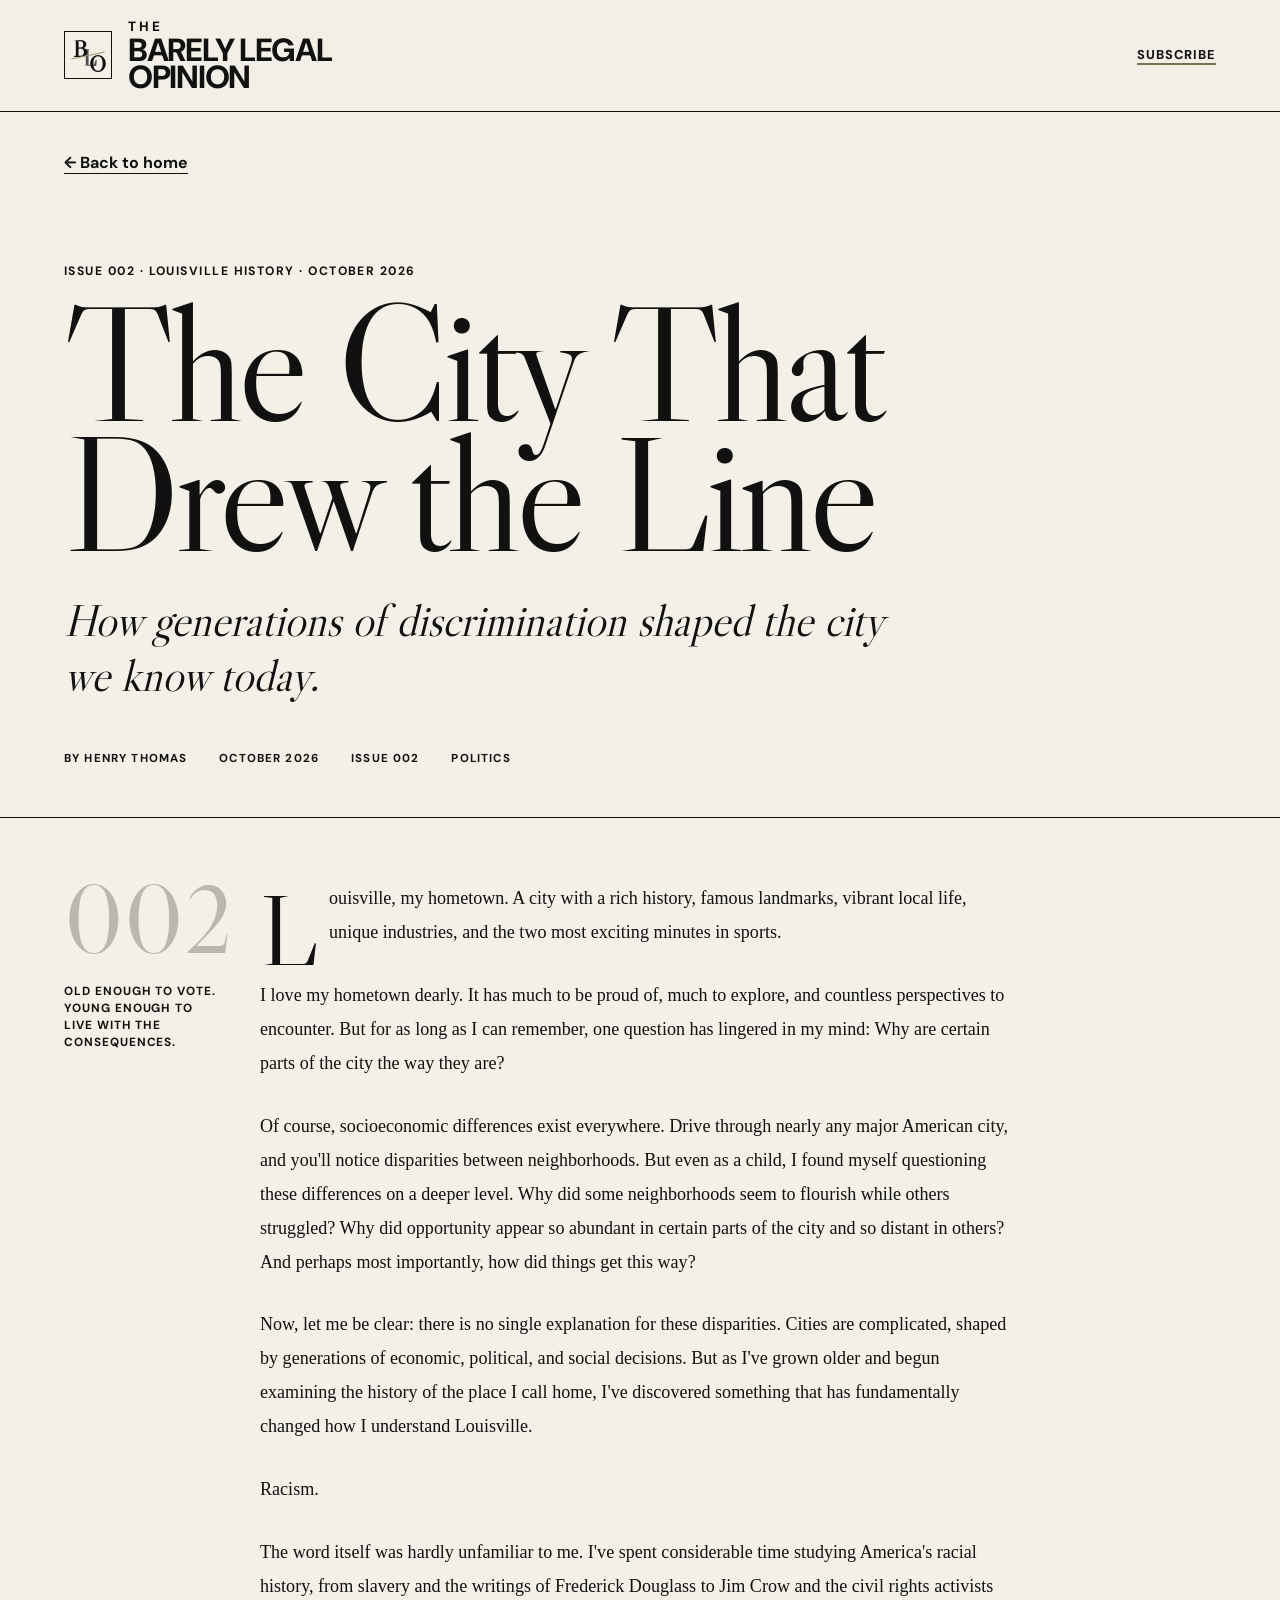
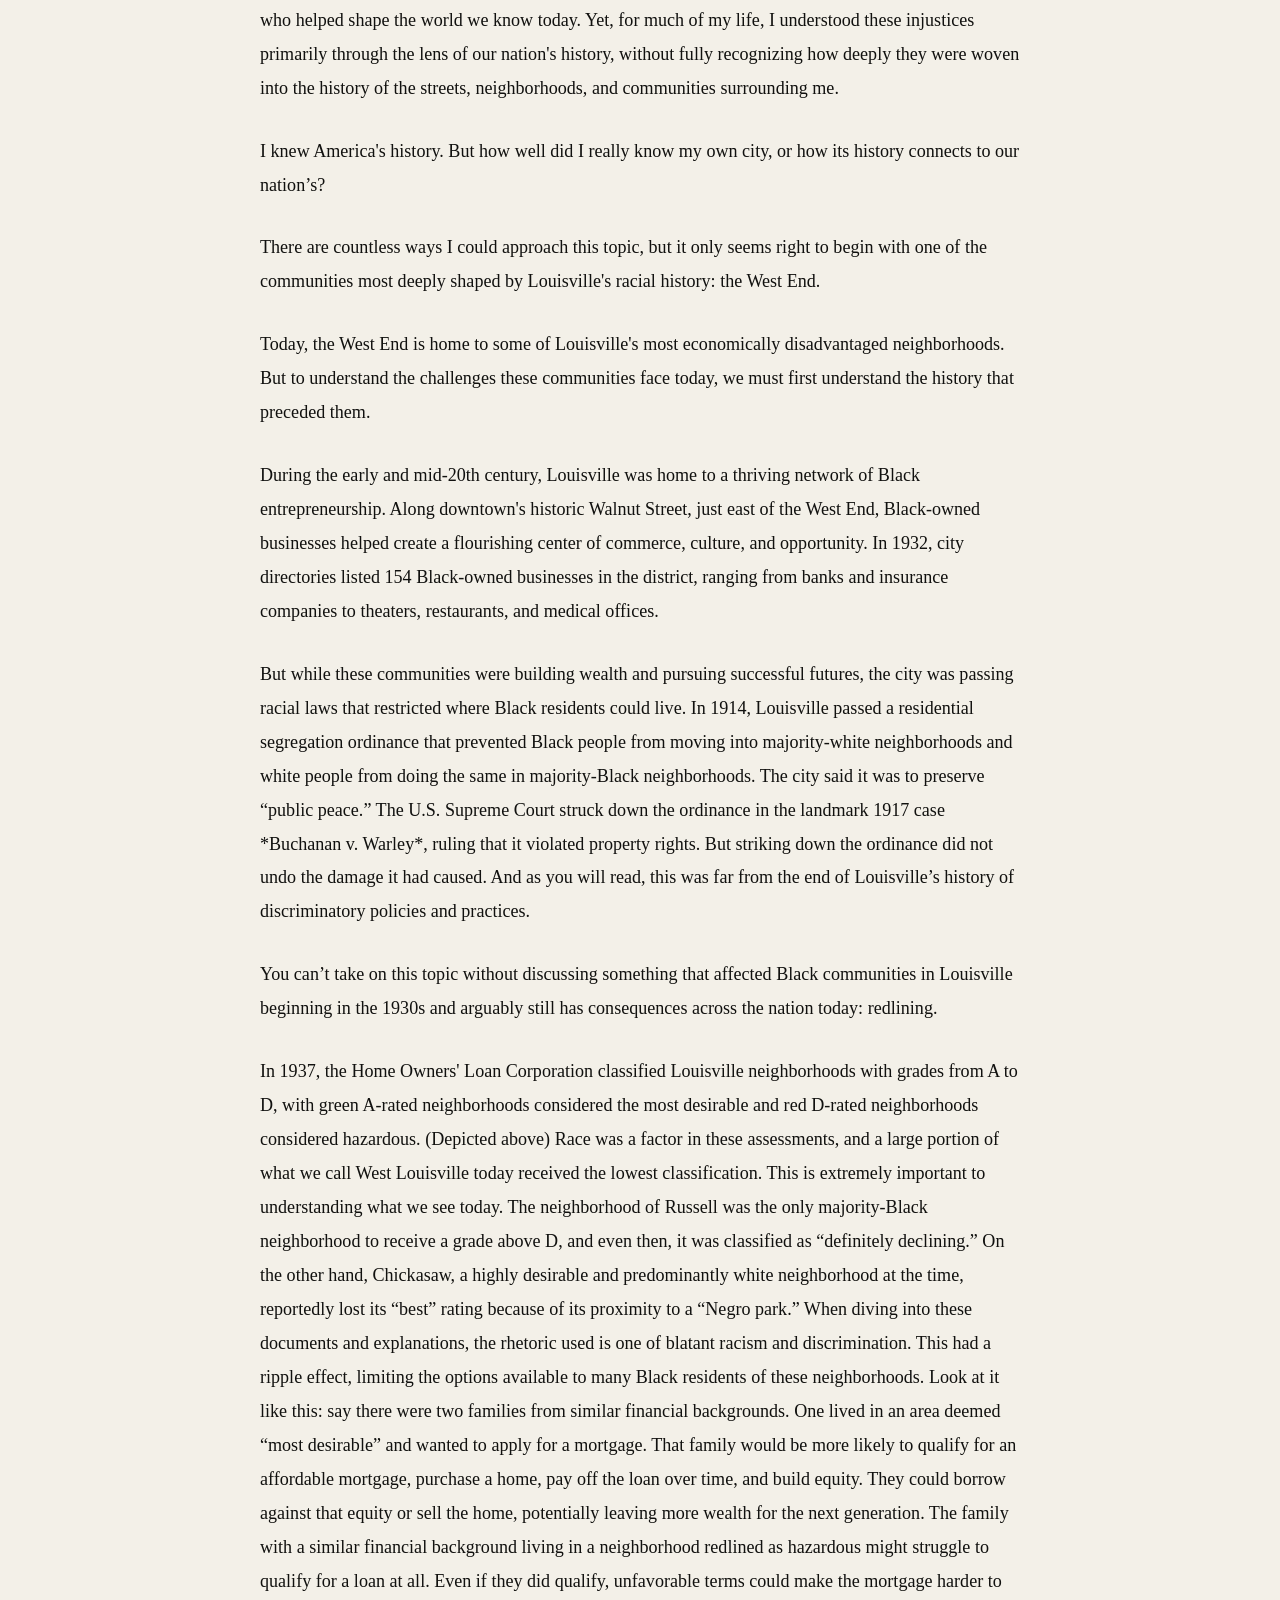
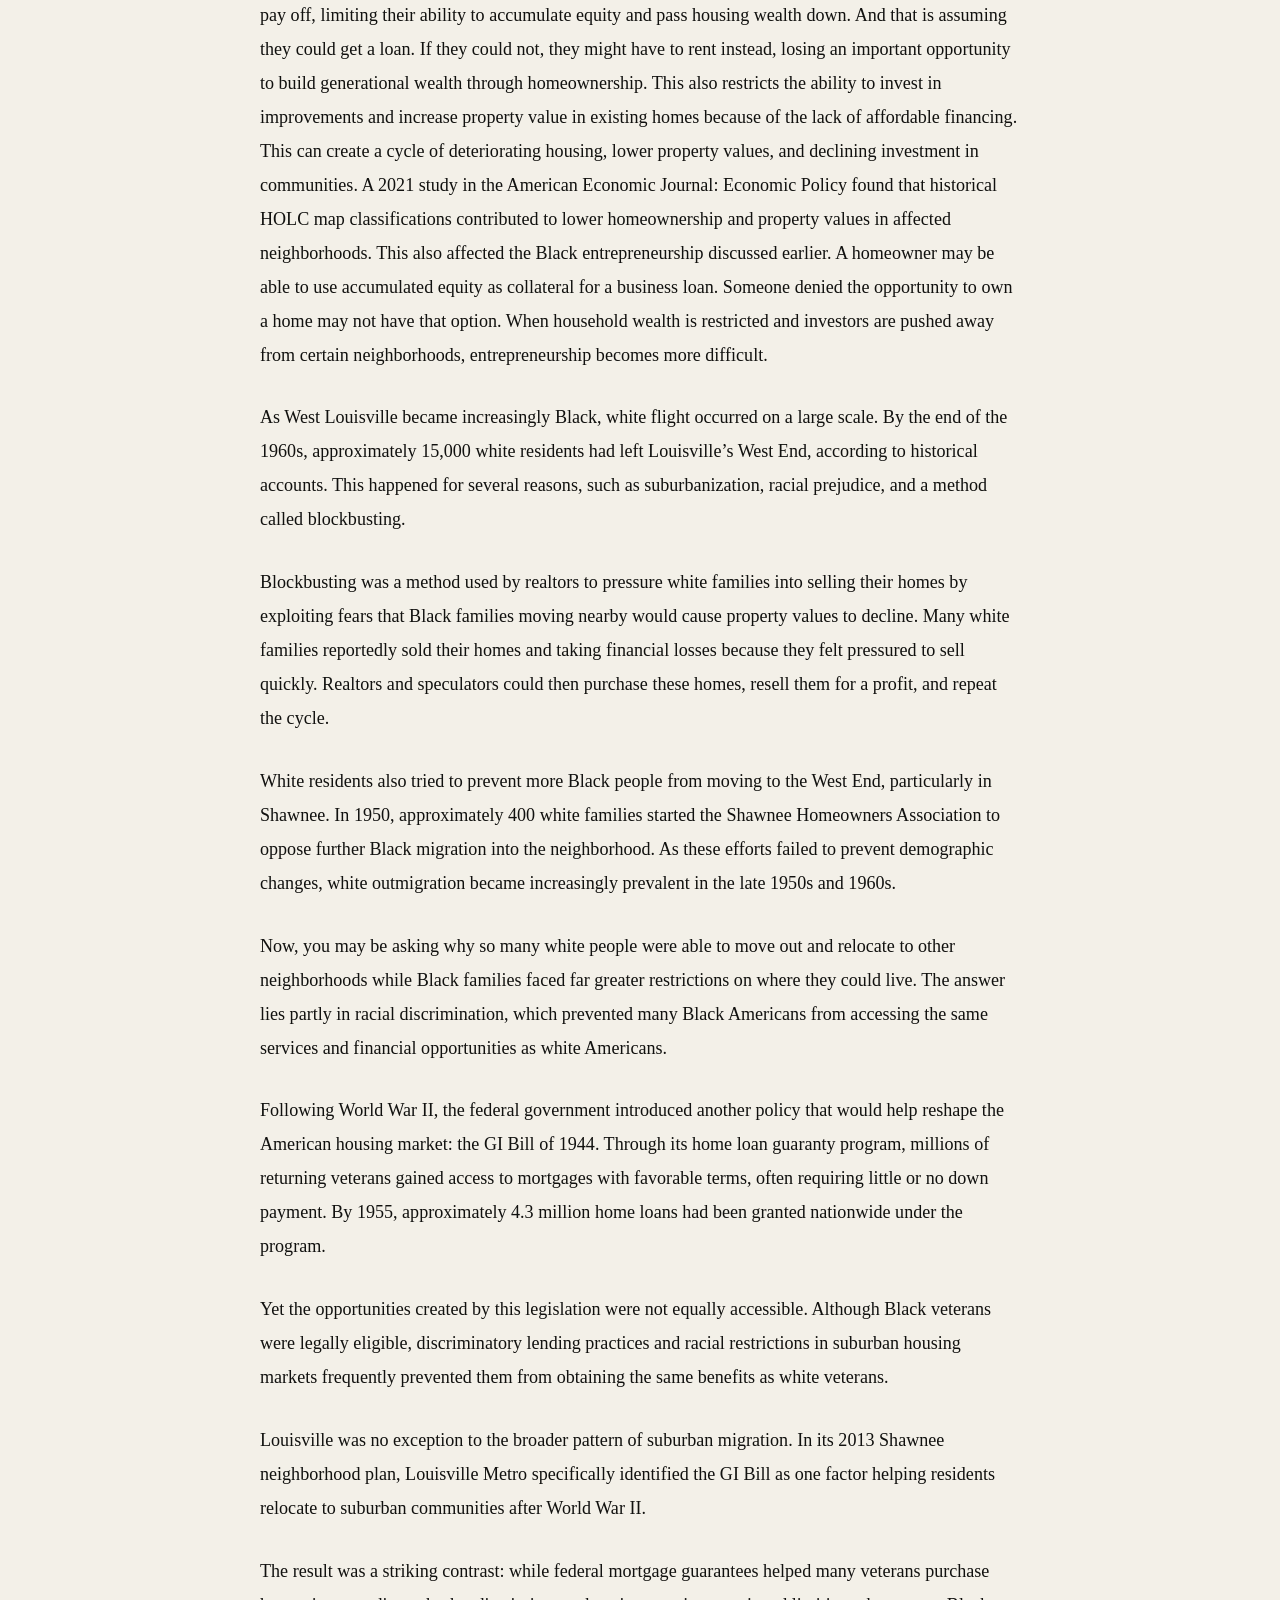
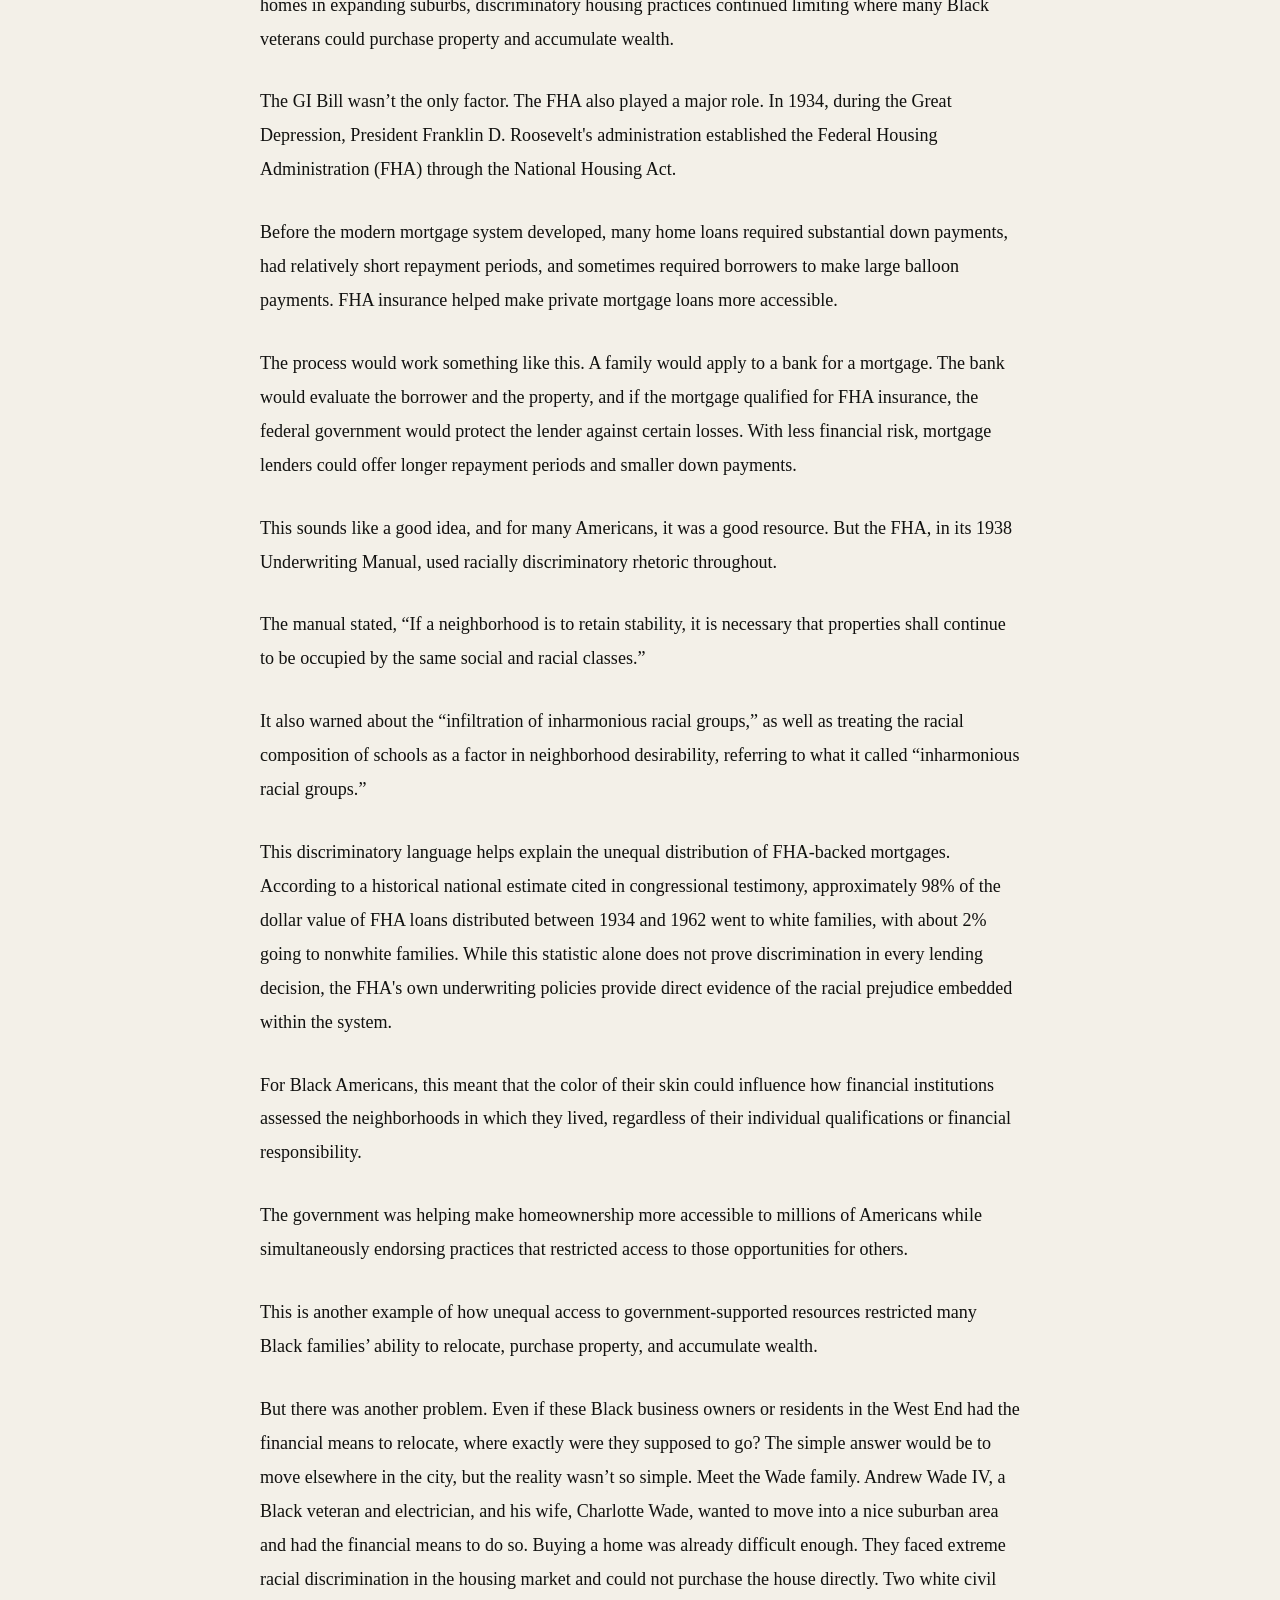
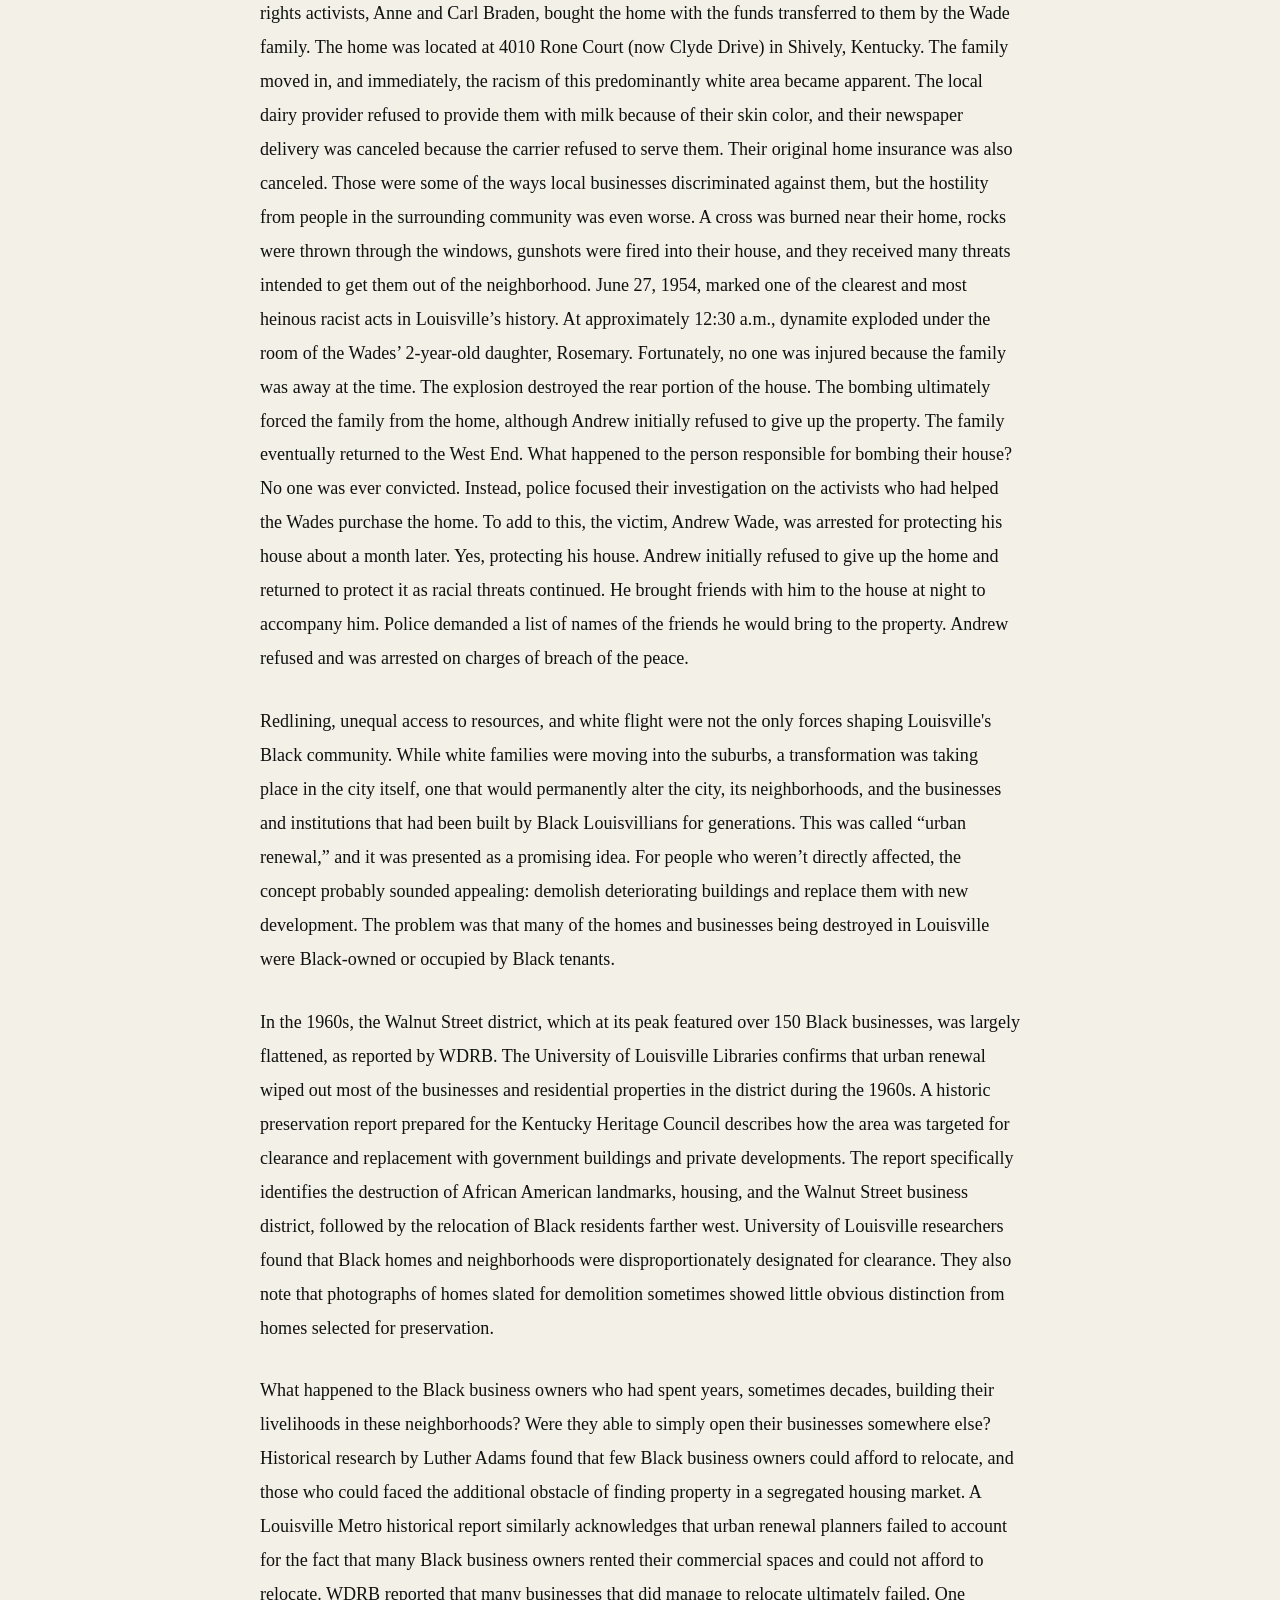
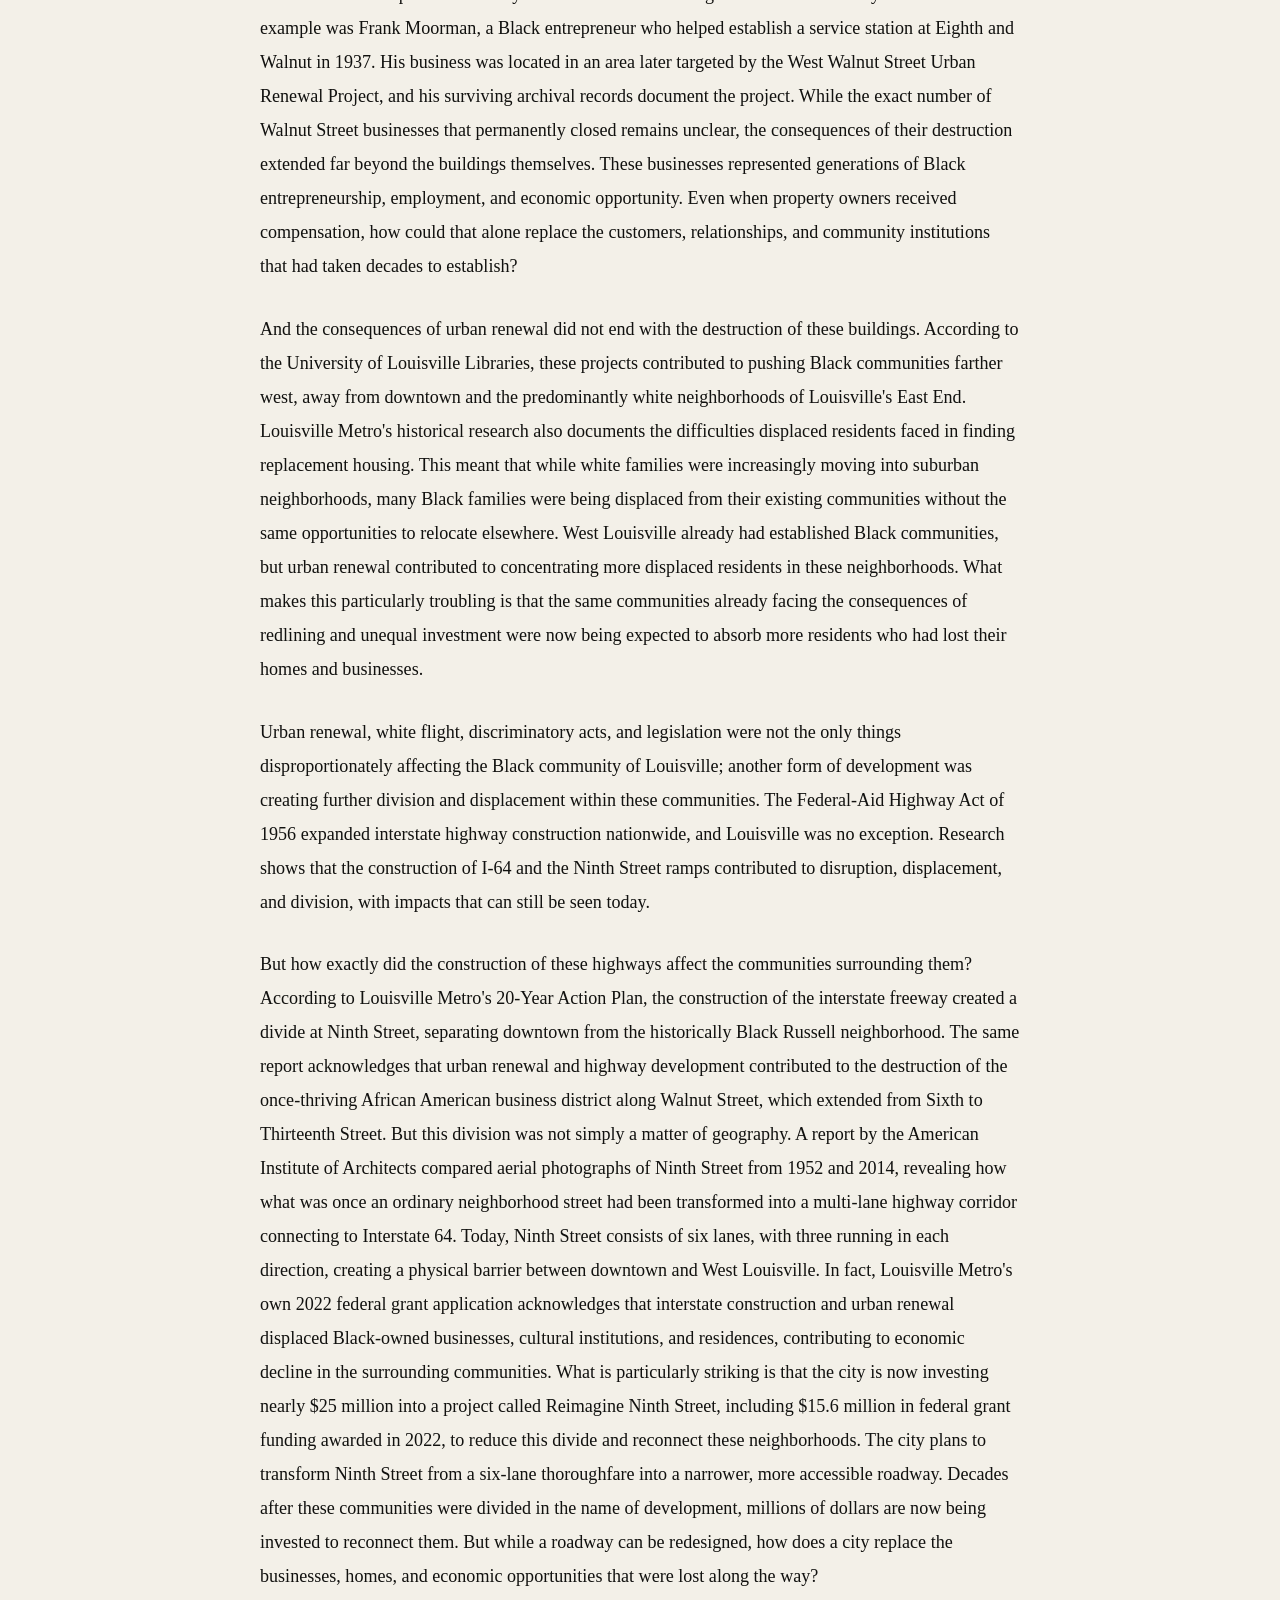
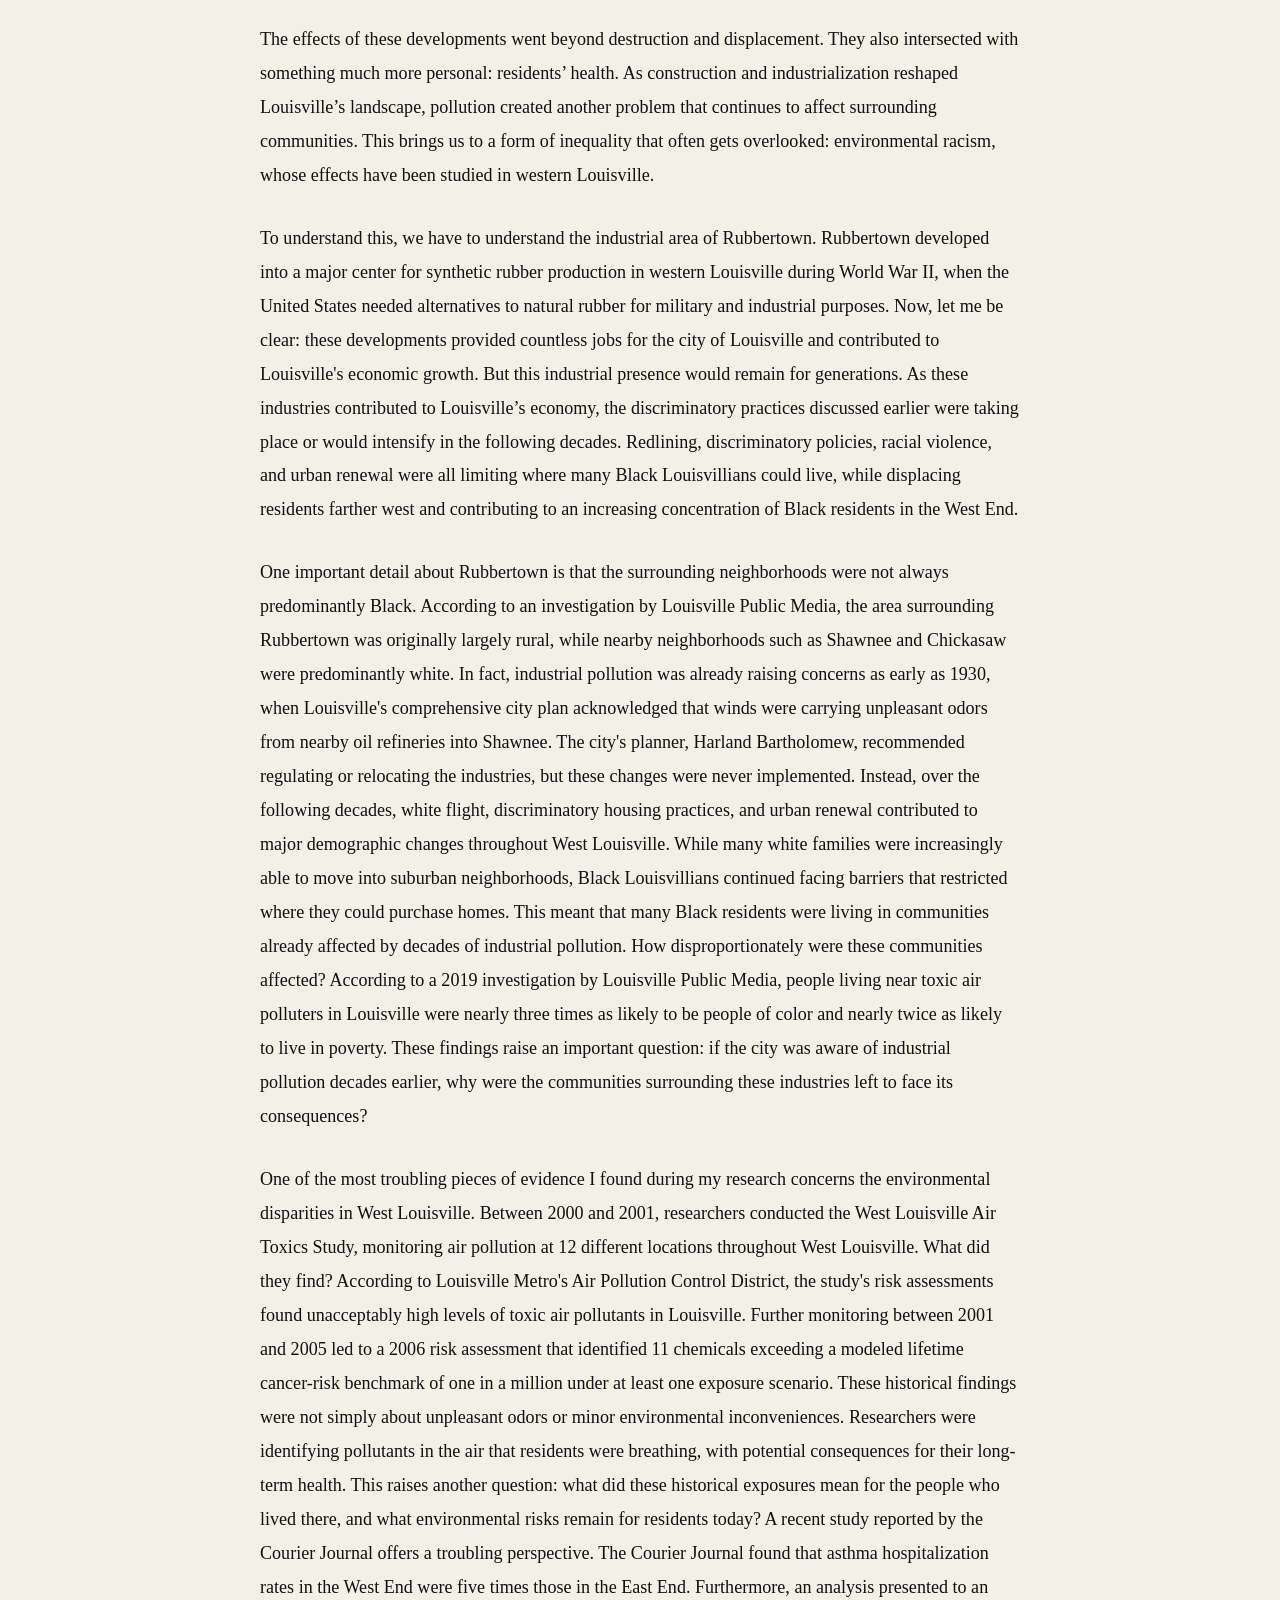
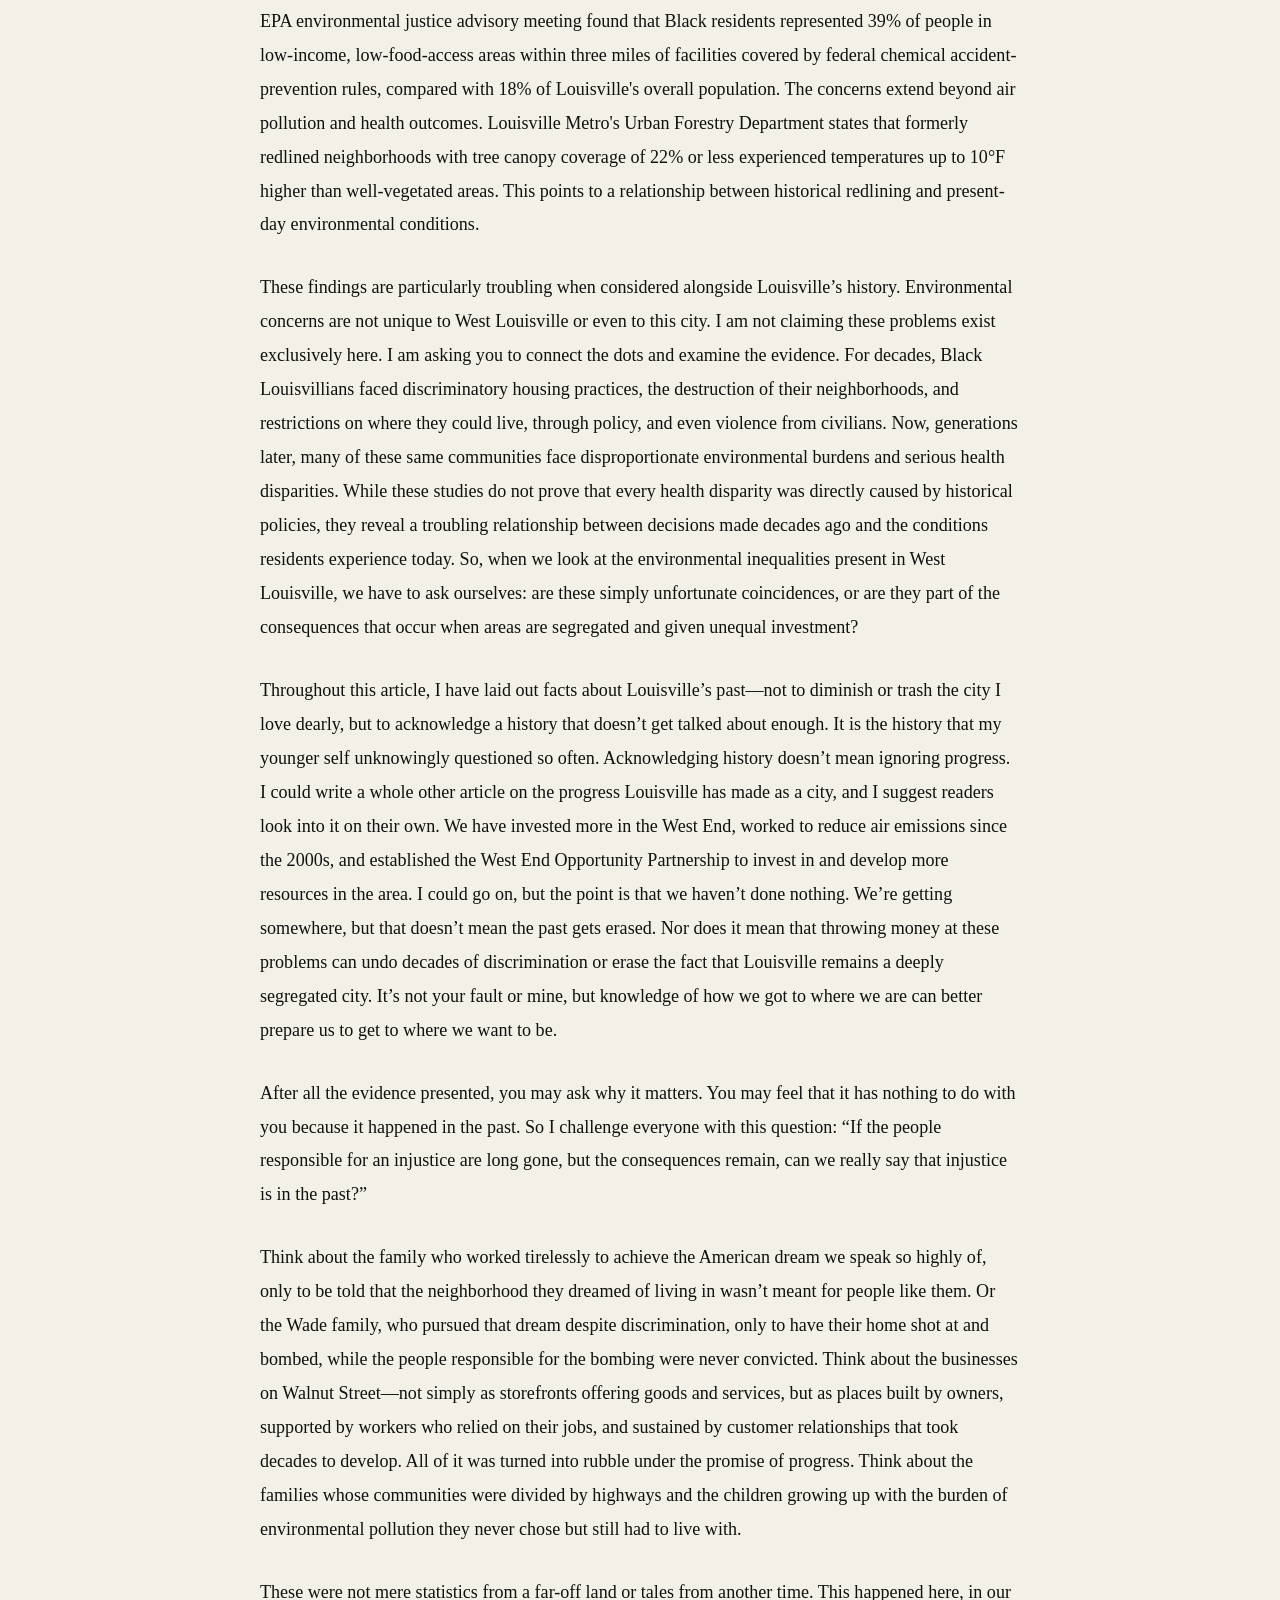
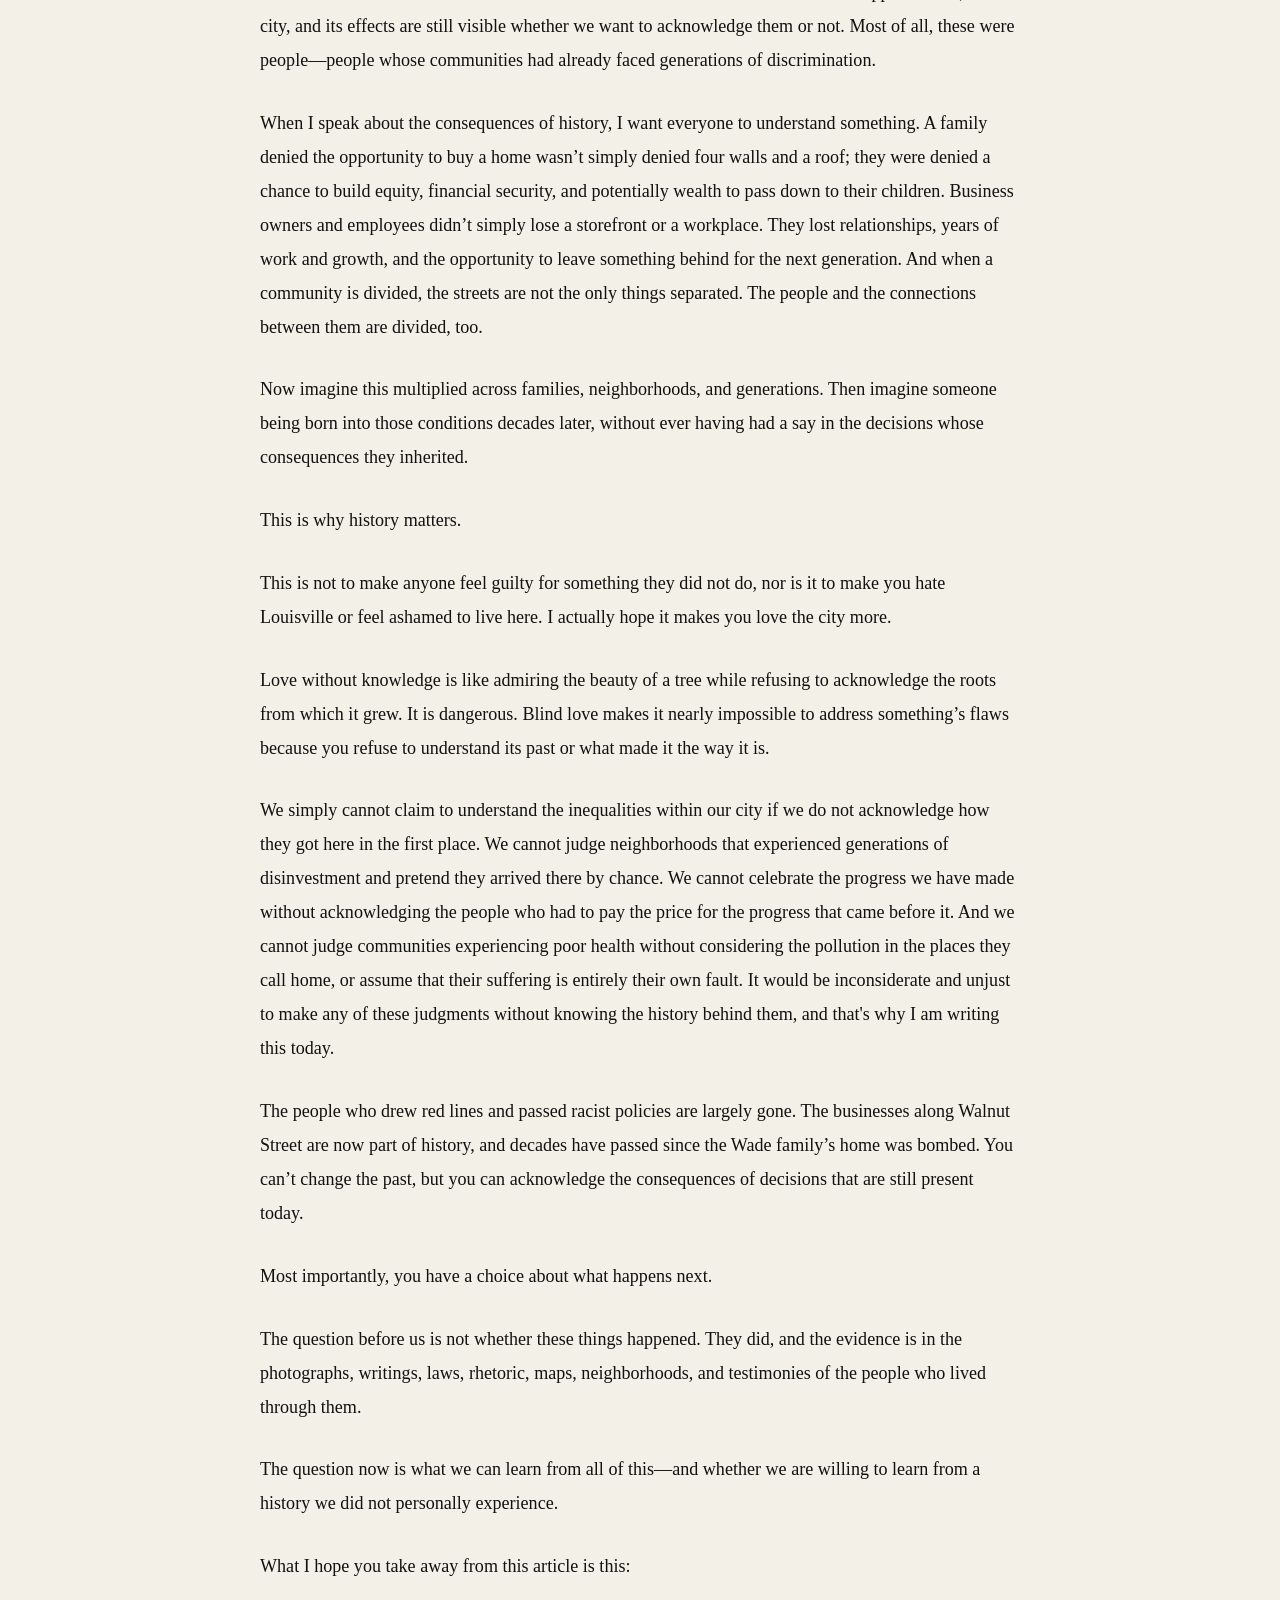
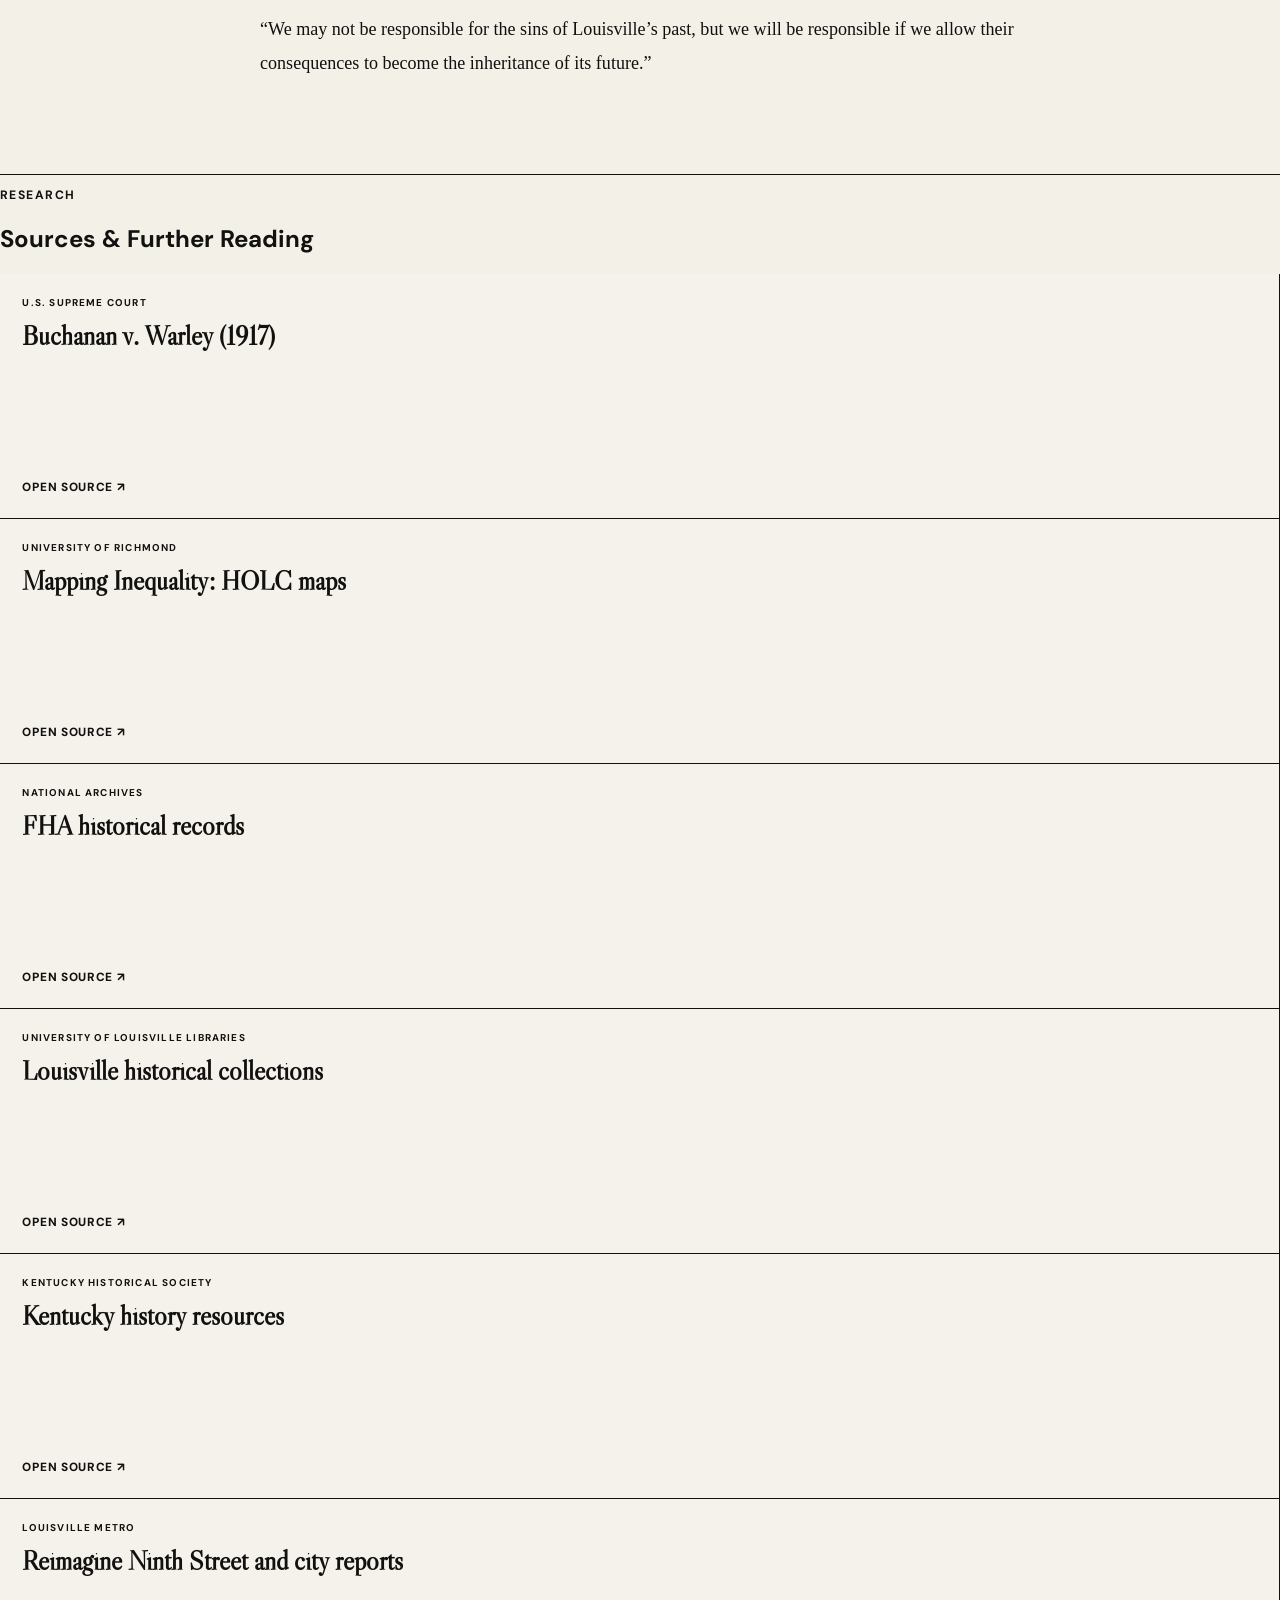
==== commit cf5b6b1d: "Rename Issue 002 to The City That Drew the Line" ====
--- a/louisvilles-history-of-racial-discrimination.html
+++ b/louisvilles-history-of-racial-discrimination.html
@@ -3,15 +3,15 @@
 <head>
   <meta charset="utf-8" />
   <meta name="viewport" content="width=device-width, initial-scale=1" />
-  <meta name="description" content="Louisville's History of Racial Discrimination — Issue 002 of The Barely Legal Opinion." />
-  <title>Louisville's History of Racial Discrimination — The Barely Legal Opinion</title>
+  <meta name="description" content="The City That Drew the Line — Issue 002 of The Barely Legal Opinion." />
+  <title>The City That Drew the Line — The Barely Legal Opinion</title>
   <link rel="preconnect" href="https://fonts.googleapis.com">
   <link rel="preconnect" href="https://fonts.gstatic.com" crossorigin>
   <link href="https://fonts.googleapis.com/css2?family=DM+Sans:wght@400;500;600;700;800&family=Libre+Caslon+Display&display=swap" rel="stylesheet">
   <link rel="stylesheet" href="styles.css" />
 
   <link rel="icon" href="favicon.svg" type="image/svg+xml" />
-  <meta property="og:title" content="Louisville's History of Racial Discrimination — The Barely Legal Opinion" />
+  <meta property="og:title" content="The City That Drew the Line — The Barely Legal Opinion" />
   <meta property="og:description" content="When does loyalty become blind allegiance?" />
   <meta property="og:image" content="social-card.svg" />
   <meta property="og:type" content="article" />
@@ -36,7 +36,7 @@
       <a class="back-link" href="index.html">← Back to home</a>
       <header class="article-header">
         <p class="article-kicker">Issue 002 · Louisville history · October 2026</p>
-        <h1>Louisville's History of Racial Discrimination</h1>
+        <h1>The City That Drew the Line</h1>
         <p class="article-deck">How generations of discrimination shaped the city we know today.</p>
         <div class="article-meta">
           <span>By Henry Thomas</span>
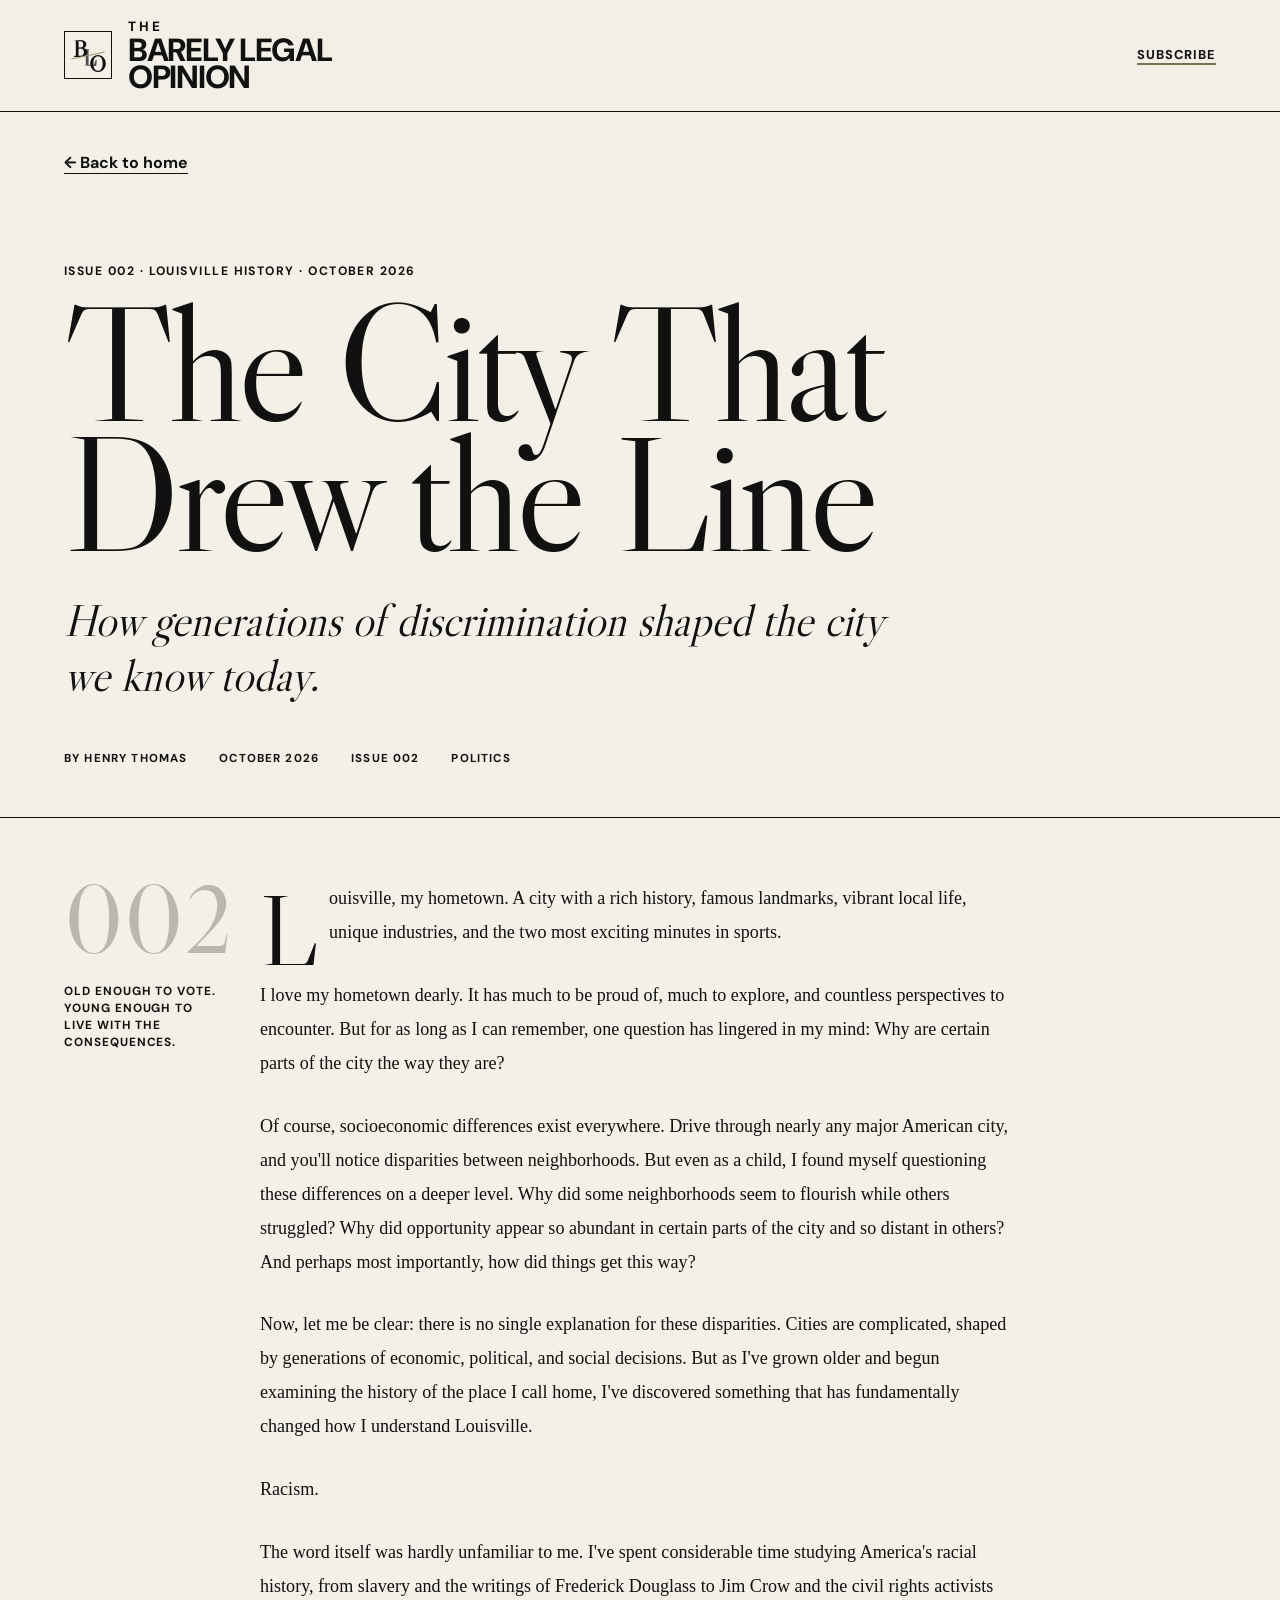
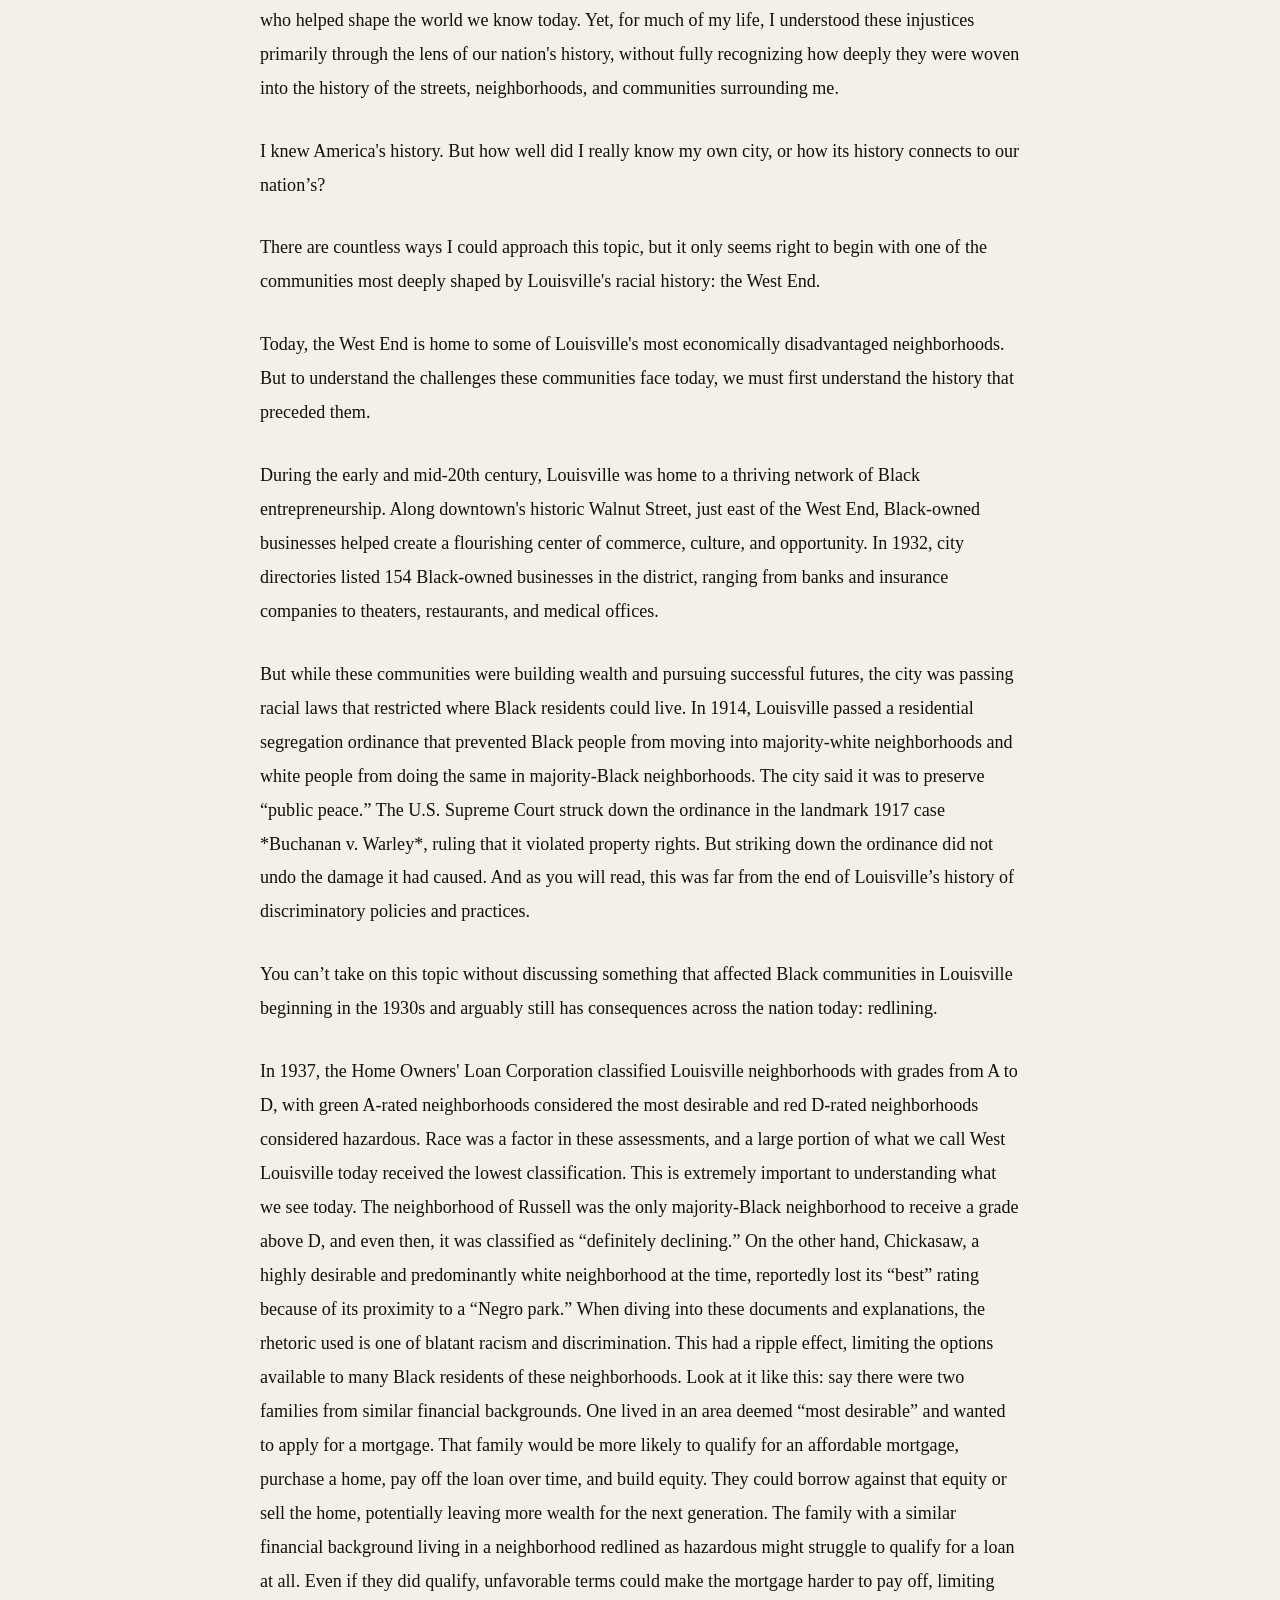
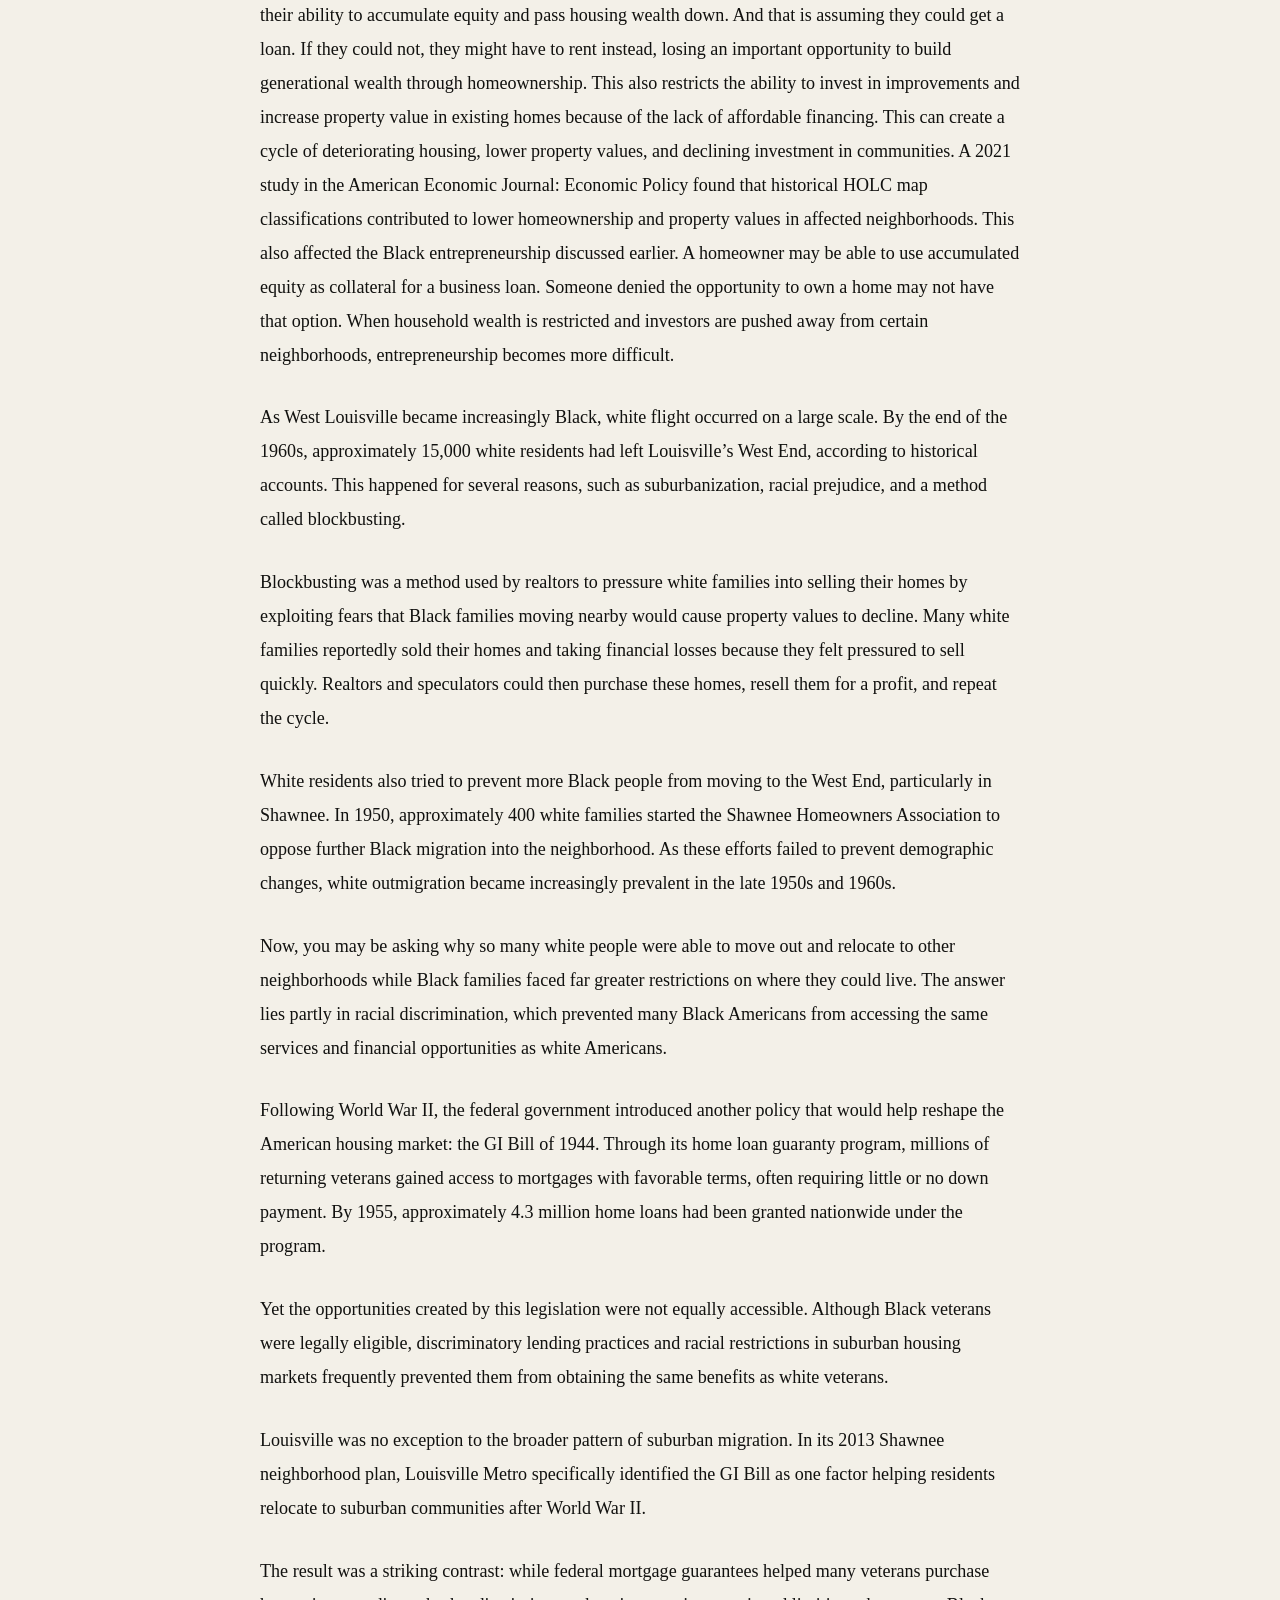
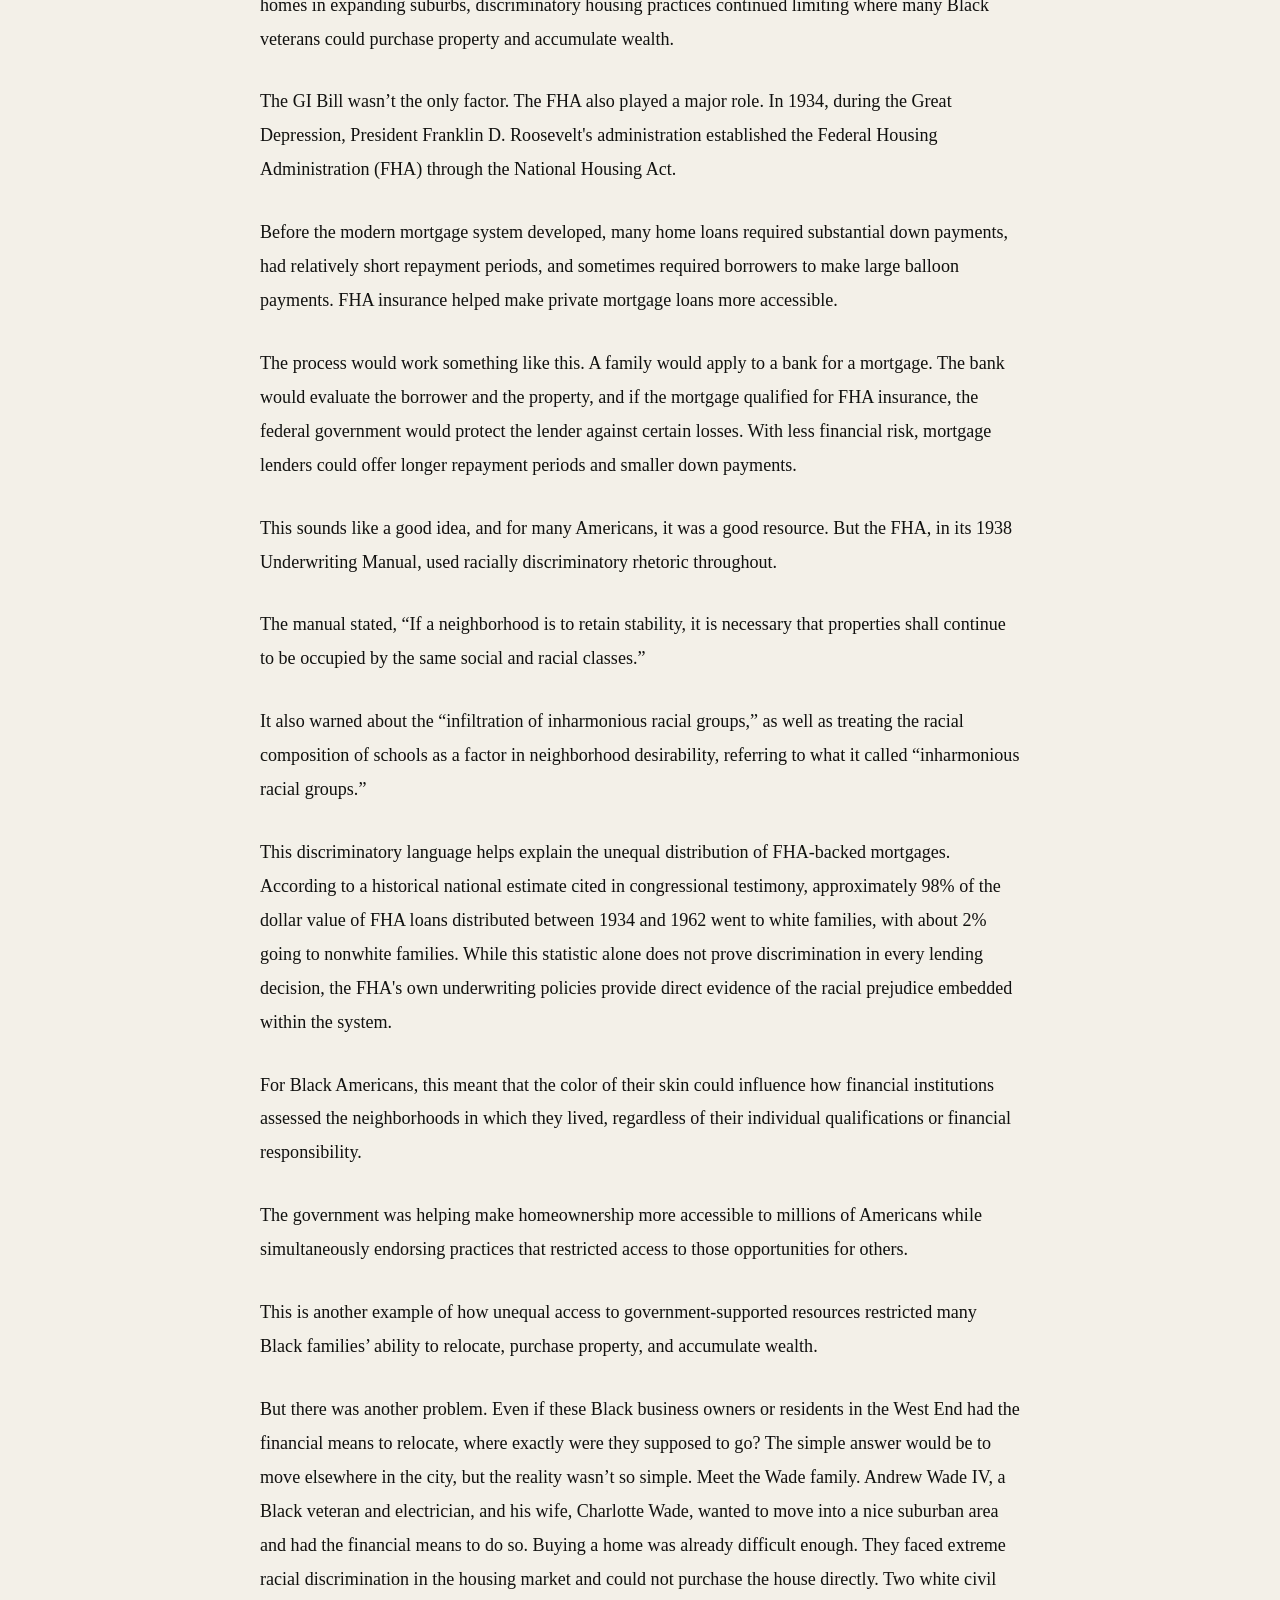
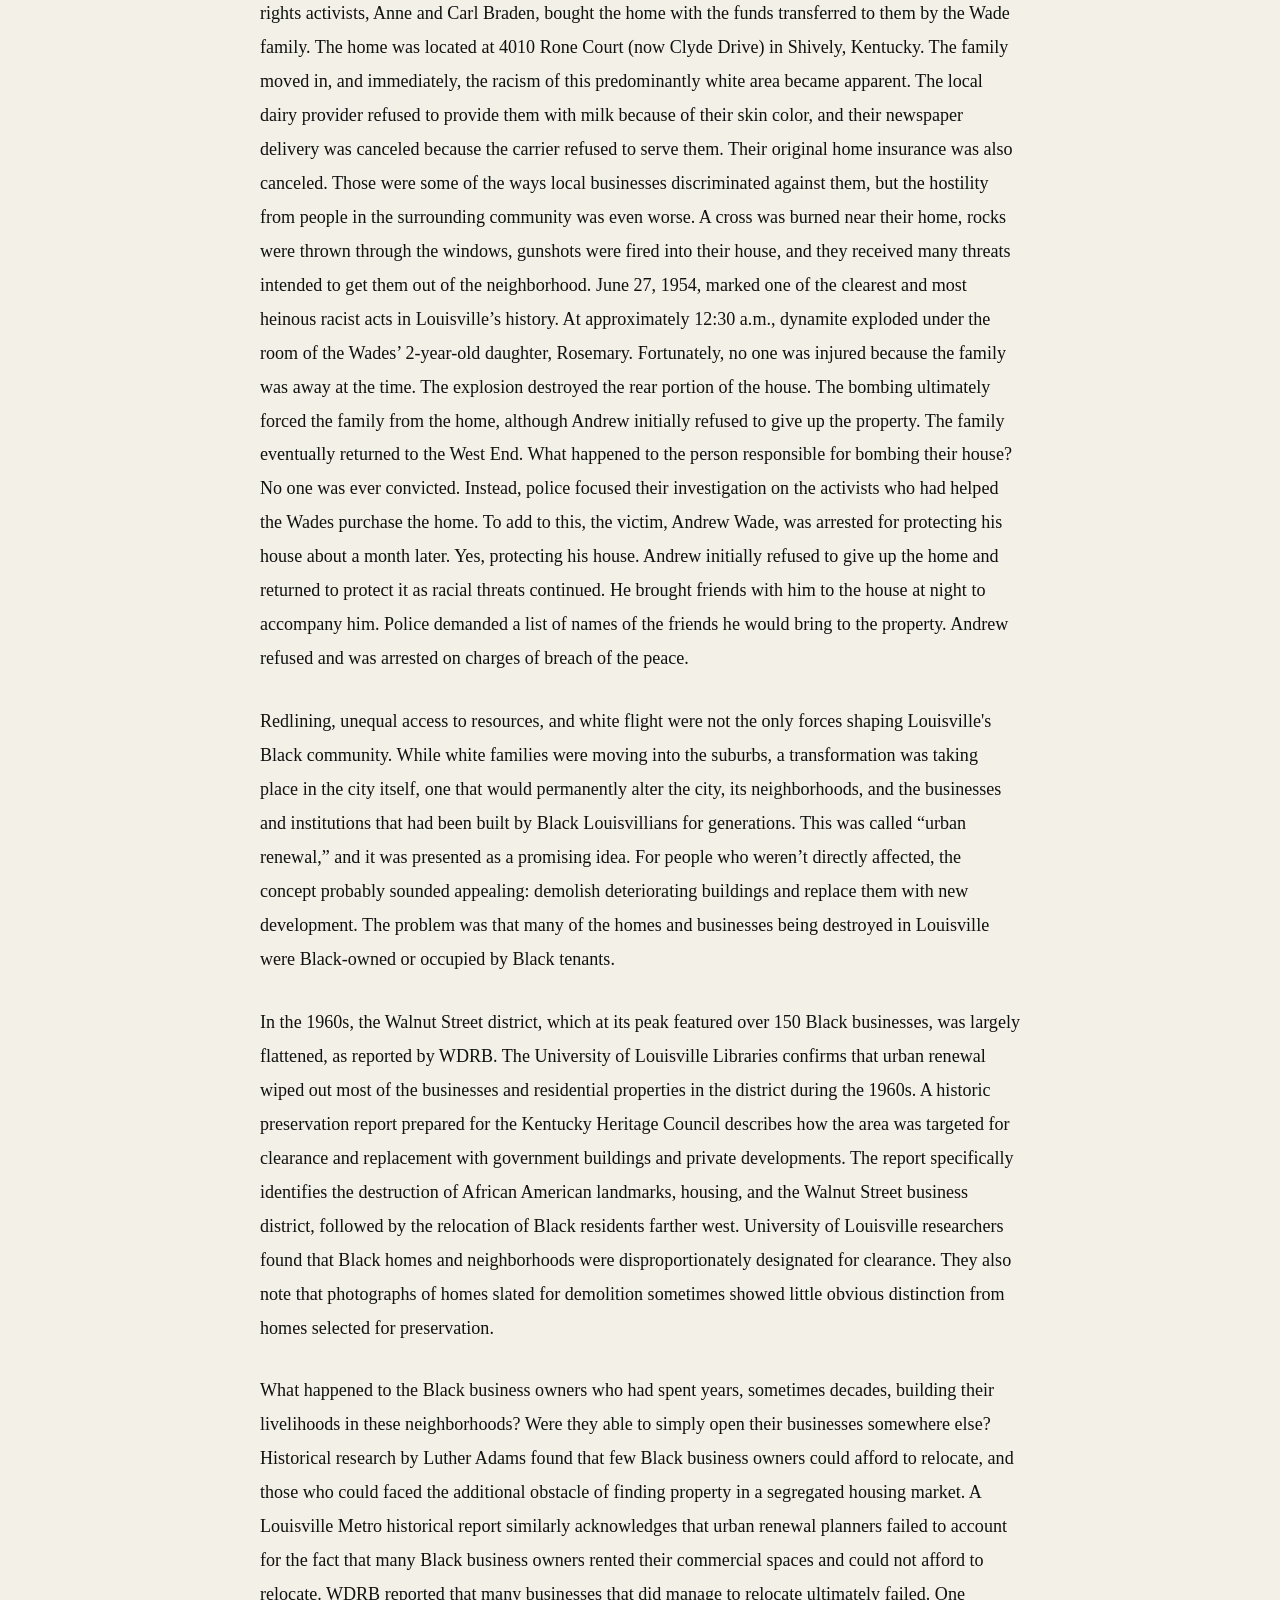
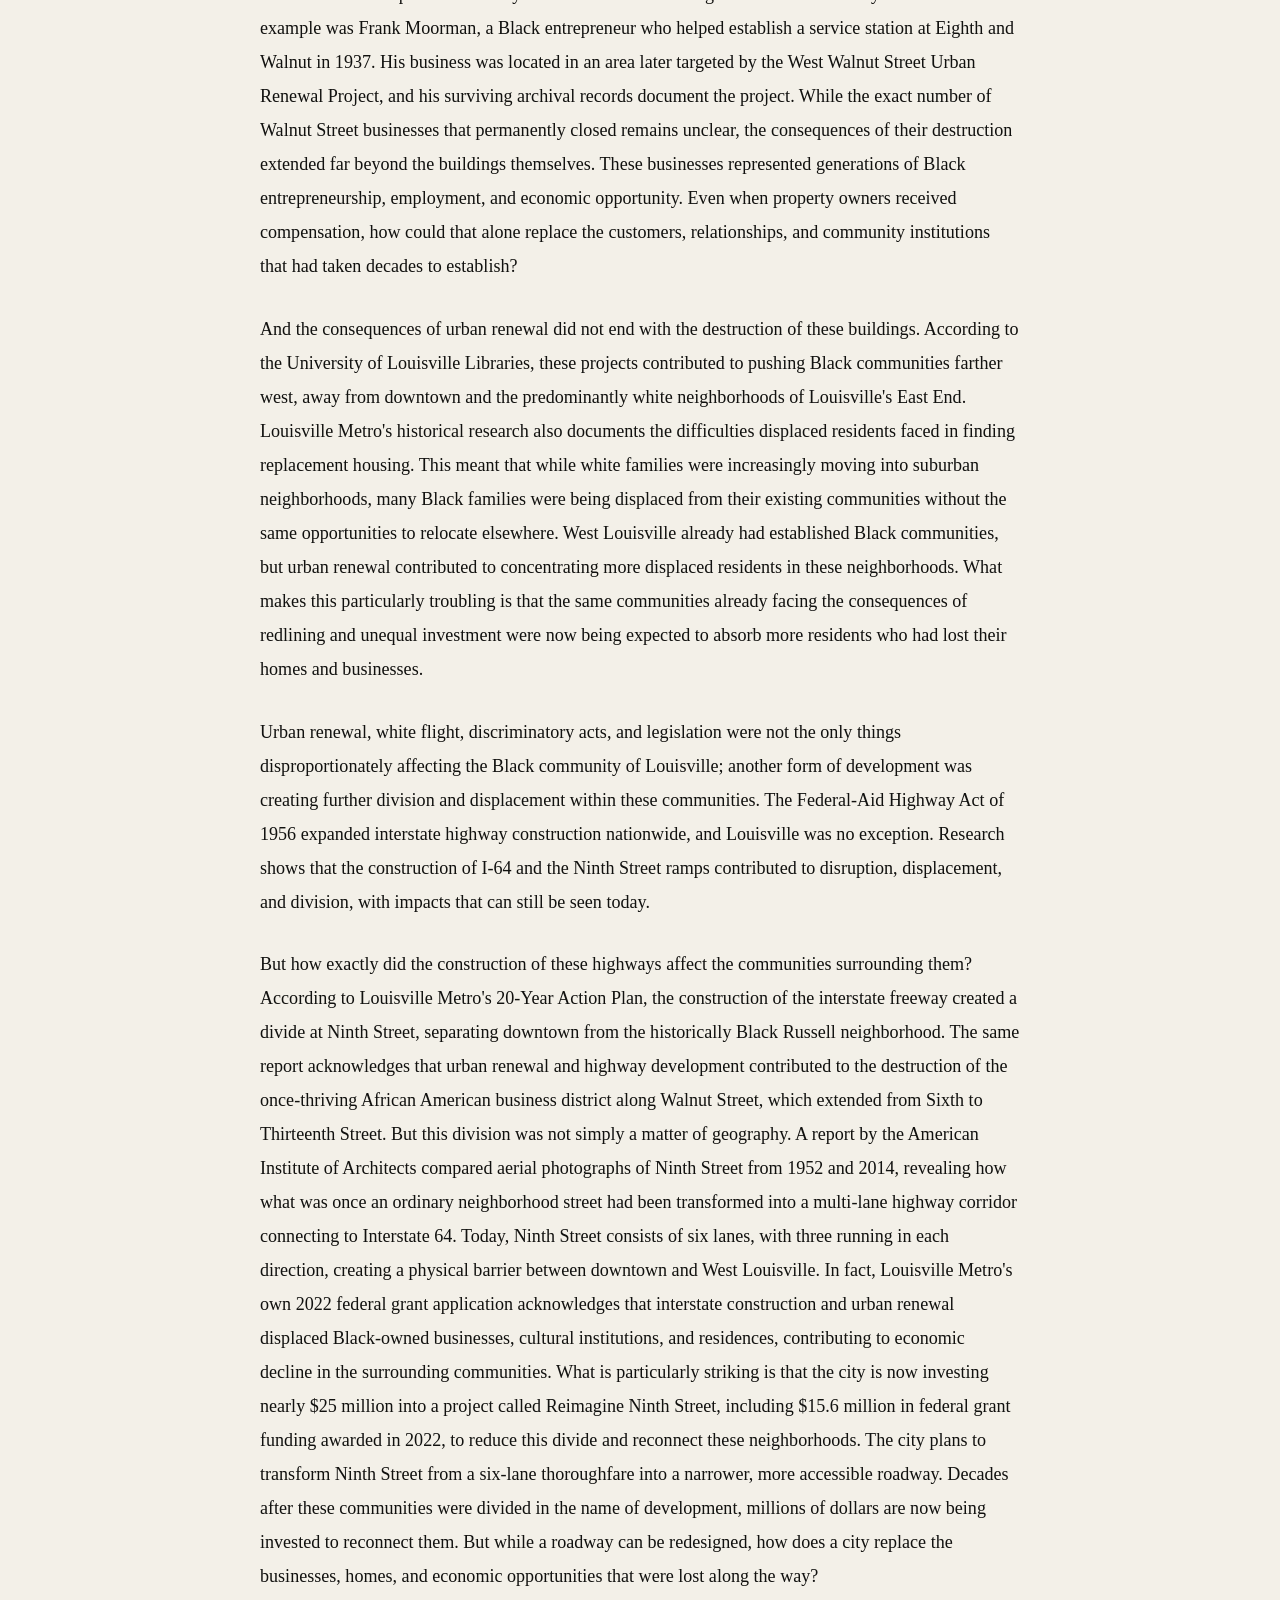
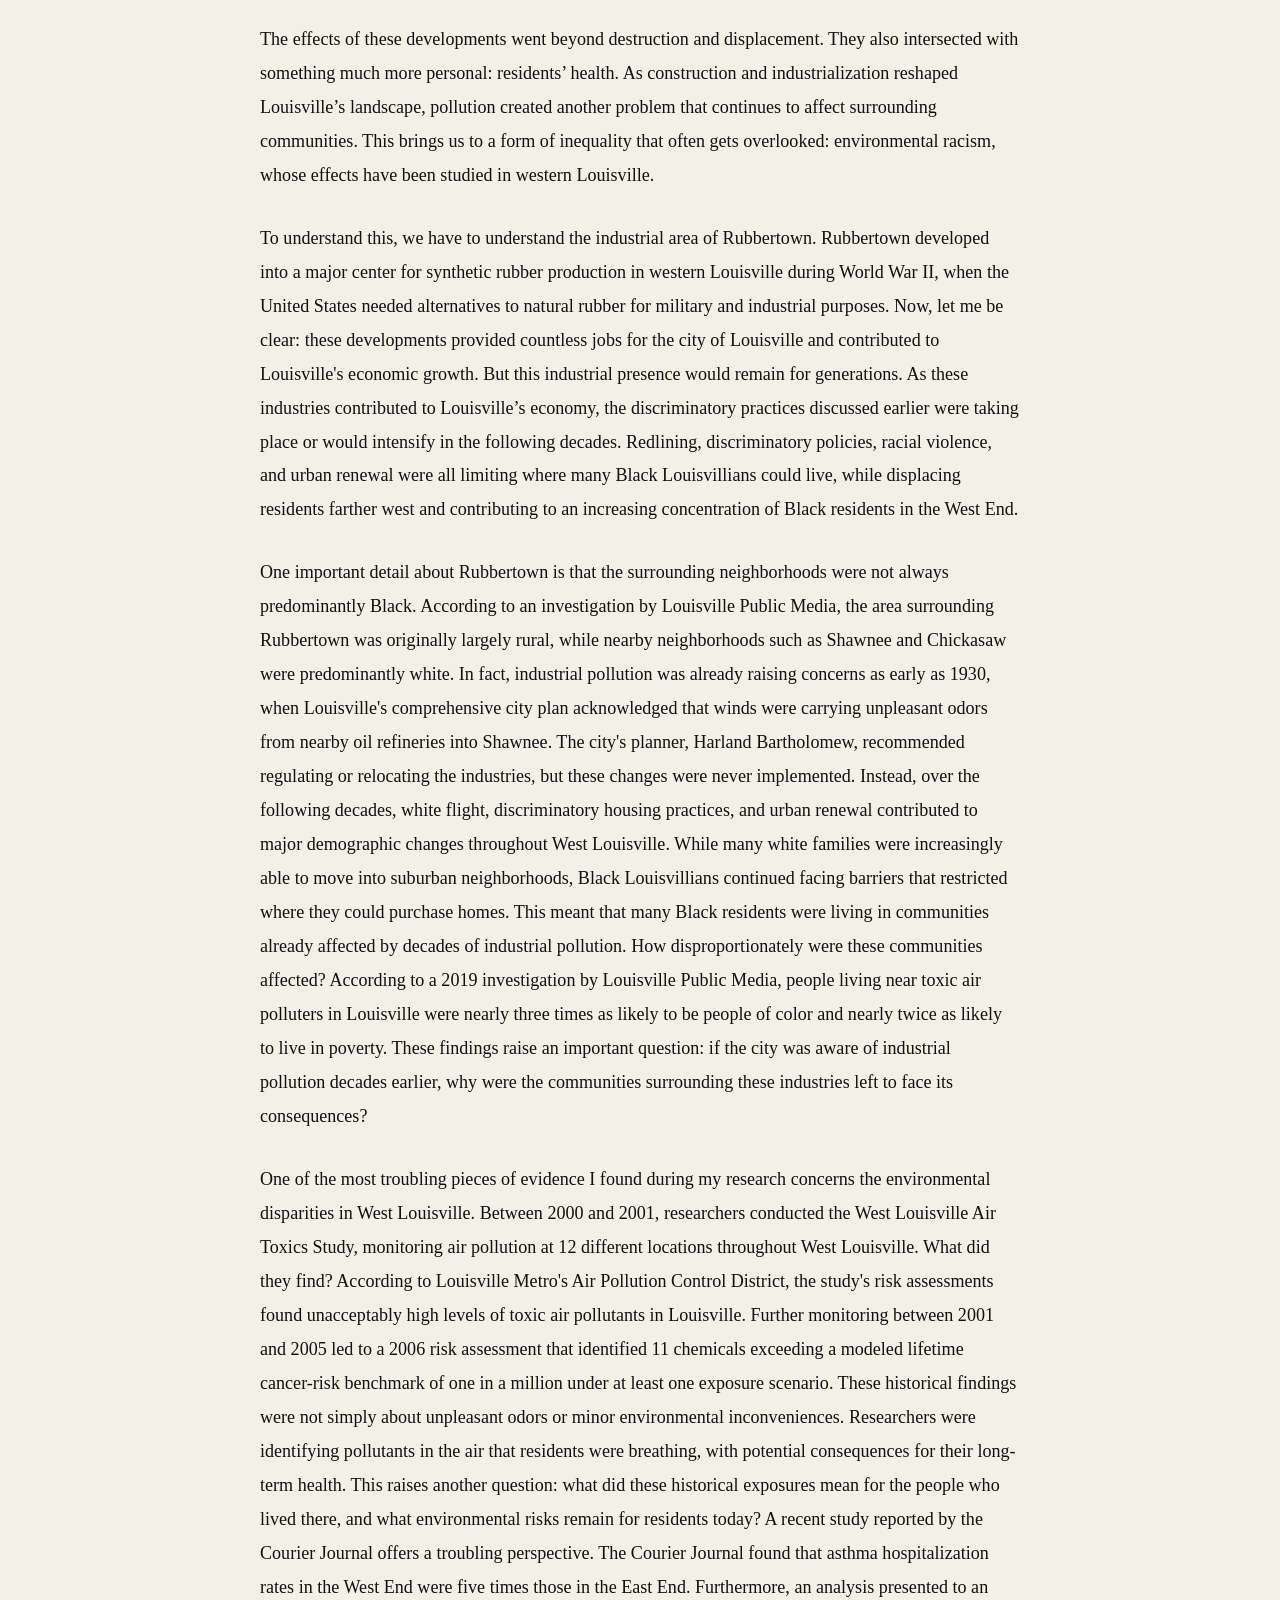
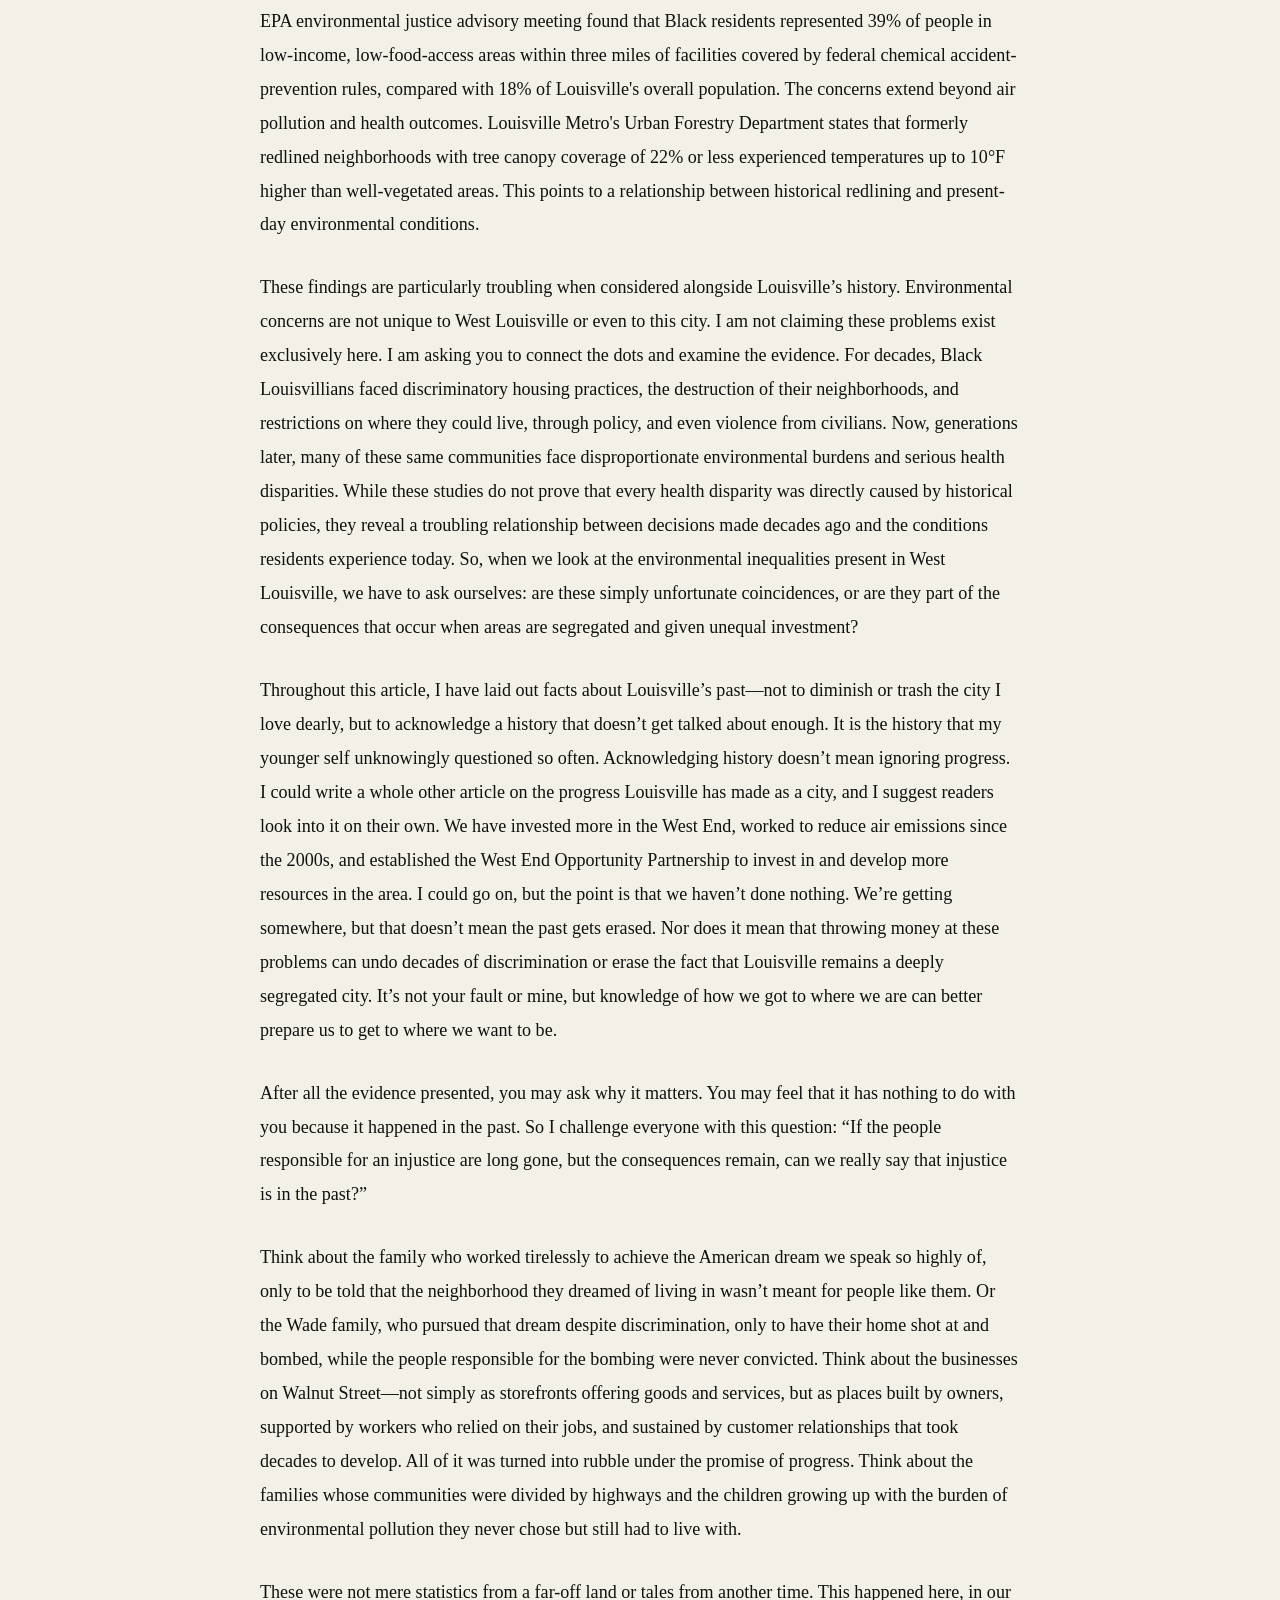
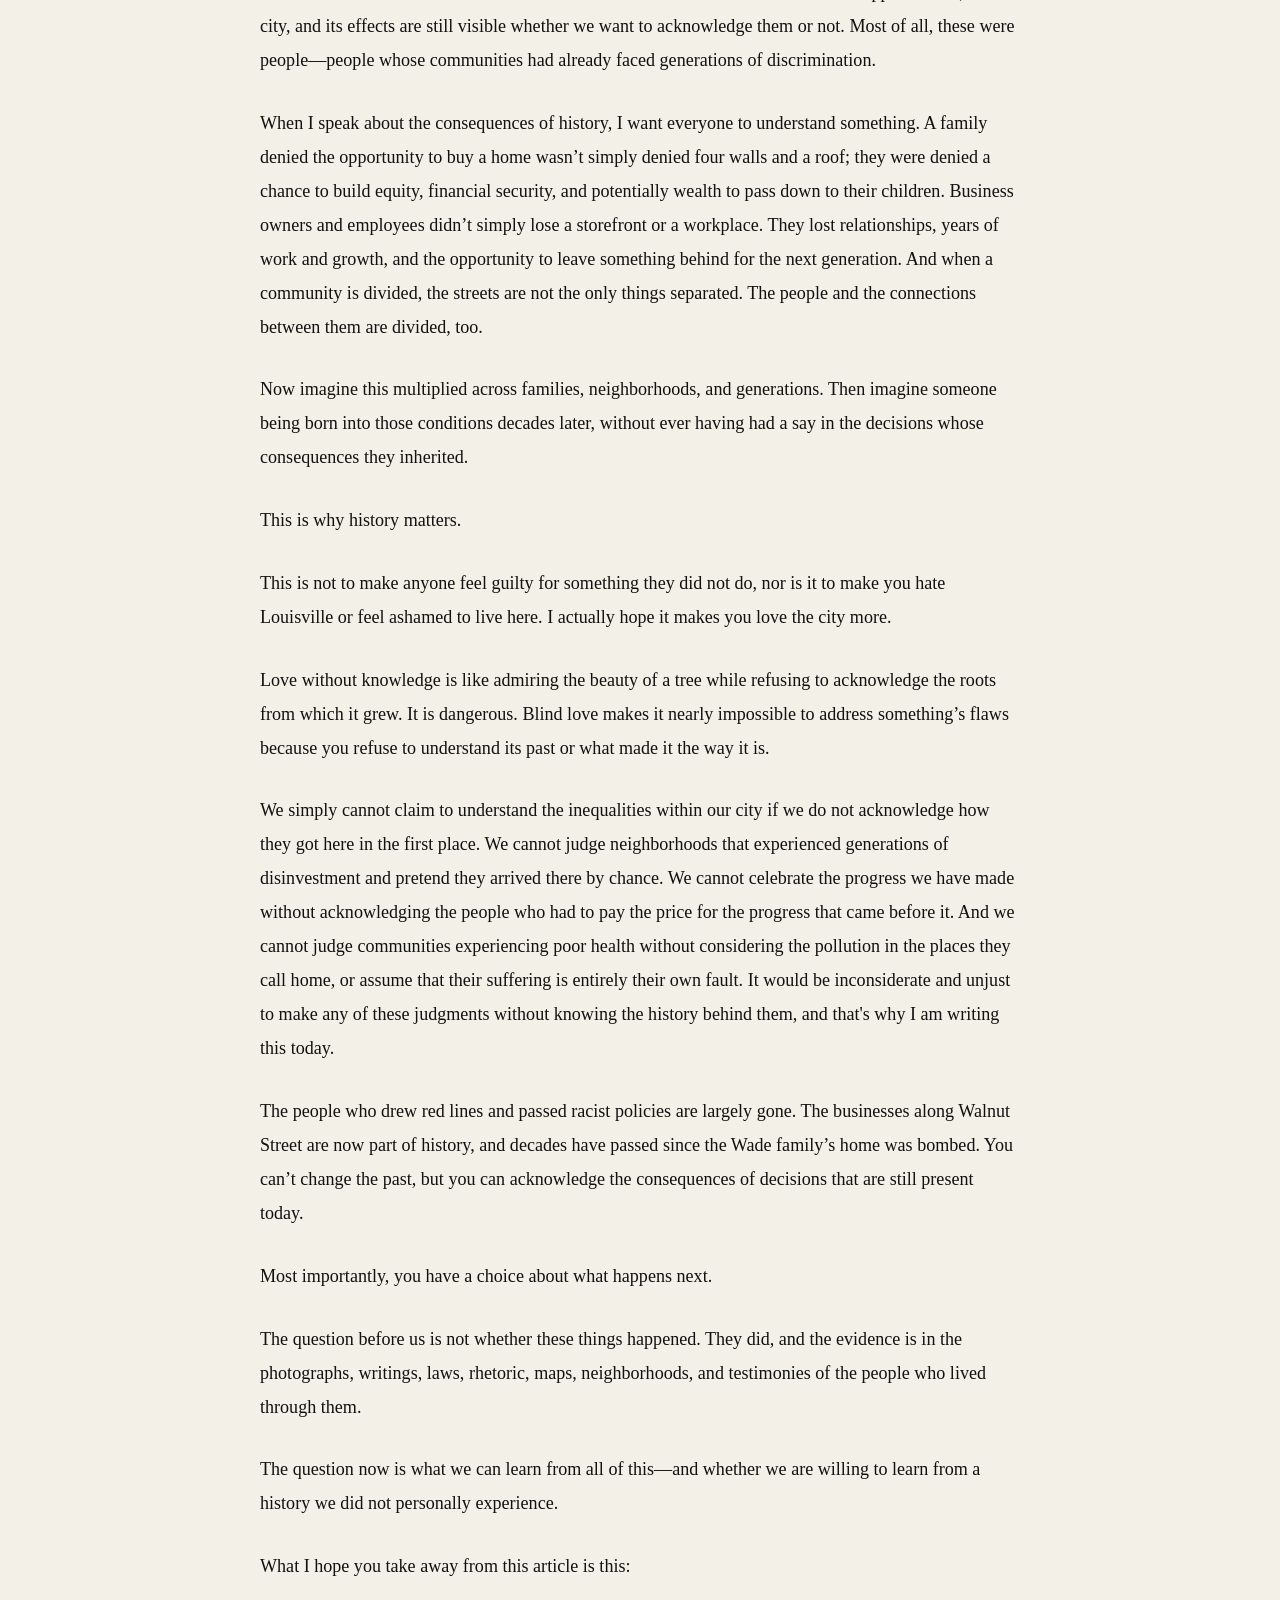
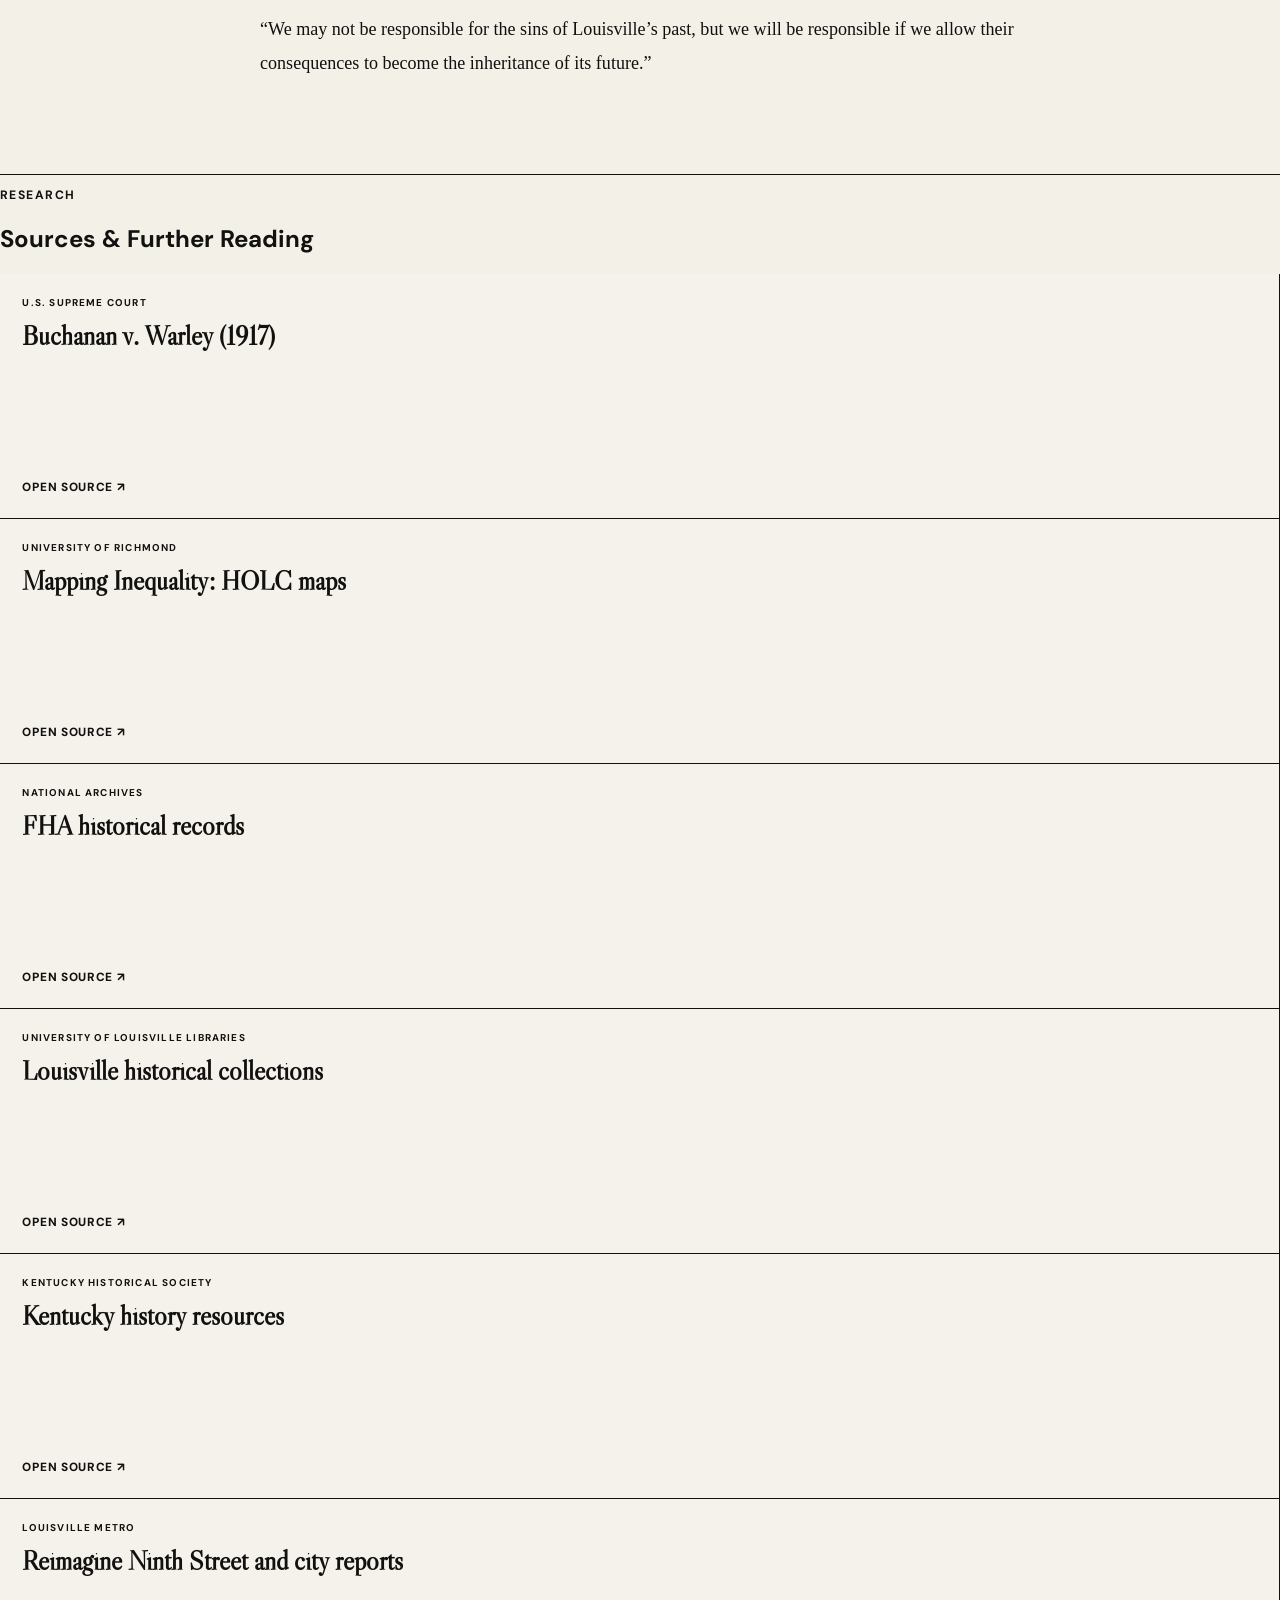
==== commit 88fe7523: "Remove depicted above reference from redlining paragraph" ====
--- a/louisvilles-history-of-racial-discrimination.html
+++ b/louisvilles-history-of-racial-discrimination.html
@@ -65,7 +65,7 @@
 <p>During the early and mid-20th century, Louisville was home to a thriving network of Black entrepreneurship. Along downtown's historic Walnut Street, just east of the West End, Black-owned businesses helped create a flourishing center of commerce, culture, and opportunity. In 1932, city directories listed 154 Black-owned businesses in the district, ranging from banks and insurance companies to theaters, restaurants, and medical offices.</p>
 <p>But while these communities were building wealth and pursuing successful futures, the city was passing racial laws that restricted where Black residents could live. In 1914, Louisville passed a residential segregation ordinance that prevented Black people from moving into majority-white neighborhoods and white people from doing the same in majority-Black neighborhoods. The city said it was to preserve “public peace.” The U.S. Supreme Court struck down the ordinance in the landmark 1917 case *Buchanan v. Warley*, ruling that it violated property rights. But striking down the ordinance did not undo the damage it had caused. And as you will read, this was far from the end of Louisville’s history of discriminatory policies and practices.</p>
 <p>You can’t take on this topic without discussing something that affected Black communities in Louisville beginning in the 1930s and arguably still has consequences across the nation today: redlining.</p>
-<p>In 1937, the Home Owners' Loan Corporation classified Louisville neighborhoods with grades from A to D, with green A-rated neighborhoods considered the most desirable and red D-rated neighborhoods considered hazardous. (Depicted above) Race was a factor in these assessments, and a large portion of what we call West Louisville today received the lowest classification. This is extremely important to understanding what we see today. The neighborhood of Russell was the only majority-Black neighborhood to receive a grade above D, and even then, it was classified as “definitely declining.” On the other hand, Chickasaw, a highly desirable and predominantly white neighborhood at the time, reportedly lost its “best” rating because of its proximity to a “Negro park.” When diving into these documents and explanations, the rhetoric used is one of blatant racism and discrimination. This had a ripple effect, limiting the options available to many Black residents of these neighborhoods. Look at it like this: say there were two families from similar financial backgrounds. One lived in an area deemed “most desirable” and wanted to apply for a mortgage. That family would be more likely to qualify for an affordable mortgage, purchase a home, pay off the loan over time, and build equity. They could borrow against that equity or sell the home, potentially leaving more wealth for the next generation. The family with a similar financial background living in a neighborhood redlined as hazardous might struggle to qualify for a loan at all. Even if they did qualify, unfavorable terms could make the mortgage harder to pay off, limiting their ability to accumulate equity and pass housing wealth down. And that is assuming they could get a loan. If they could not, they might have to rent instead, losing an important opportunity to build generational wealth through homeownership. This also restricts the ability to invest in improvements and increase property value in existing homes because of the lack of affordable financing. This can create a cycle of deteriorating housing, lower property values, and declining investment in communities. A 2021 study in the American Economic Journal: Economic Policy found that historical HOLC map classifications contributed to lower homeownership and property values in affected neighborhoods. This also affected the Black entrepreneurship discussed earlier. A homeowner may be able to use accumulated equity as collateral for a business loan. Someone denied the opportunity to own a home may not have that option. When household wealth is restricted and investors are pushed away from certain neighborhoods, entrepreneurship becomes more difficult.</p>
+<p>In 1937, the Home Owners' Loan Corporation classified Louisville neighborhoods with grades from A to D, with green A-rated neighborhoods considered the most desirable and red D-rated neighborhoods considered hazardous. Race was a factor in these assessments, and a large portion of what we call West Louisville today received the lowest classification. This is extremely important to understanding what we see today. The neighborhood of Russell was the only majority-Black neighborhood to receive a grade above D, and even then, it was classified as “definitely declining.” On the other hand, Chickasaw, a highly desirable and predominantly white neighborhood at the time, reportedly lost its “best” rating because of its proximity to a “Negro park.” When diving into these documents and explanations, the rhetoric used is one of blatant racism and discrimination. This had a ripple effect, limiting the options available to many Black residents of these neighborhoods. Look at it like this: say there were two families from similar financial backgrounds. One lived in an area deemed “most desirable” and wanted to apply for a mortgage. That family would be more likely to qualify for an affordable mortgage, purchase a home, pay off the loan over time, and build equity. They could borrow against that equity or sell the home, potentially leaving more wealth for the next generation. The family with a similar financial background living in a neighborhood redlined as hazardous might struggle to qualify for a loan at all. Even if they did qualify, unfavorable terms could make the mortgage harder to pay off, limiting their ability to accumulate equity and pass housing wealth down. And that is assuming they could get a loan. If they could not, they might have to rent instead, losing an important opportunity to build generational wealth through homeownership. This also restricts the ability to invest in improvements and increase property value in existing homes because of the lack of affordable financing. This can create a cycle of deteriorating housing, lower property values, and declining investment in communities. A 2021 study in the American Economic Journal: Economic Policy found that historical HOLC map classifications contributed to lower homeownership and property values in affected neighborhoods. This also affected the Black entrepreneurship discussed earlier. A homeowner may be able to use accumulated equity as collateral for a business loan. Someone denied the opportunity to own a home may not have that option. When household wealth is restricted and investors are pushed away from certain neighborhoods, entrepreneurship becomes more difficult.</p>
 <p>As West Louisville became increasingly Black, white flight occurred on a large scale. By the end of the 1960s, approximately 15,000 white residents had left Louisville’s West End, according to historical accounts. This happened for several reasons, such as suburbanization, racial prejudice, and a method called blockbusting.</p>
 <p>Blockbusting was a method used by realtors to pressure white families into selling their homes by exploiting fears that Black families moving nearby would cause property values to decline. Many white families reportedly sold their homes and taking financial losses because they felt pressured to sell quickly. Realtors and speculators could then purchase these homes, resell them for a profit, and repeat the cycle.</p>
 <p>White residents also tried to prevent more Black people from moving to the West End, particularly in Shawnee. In 1950, approximately 400 white families started the Shawnee Homeowners Association to oppose further Black migration into the neighborhood. As these efforts failed to prevent demographic changes, white outmigration became increasingly prevalent in the late 1950s and 1960s.</p>
